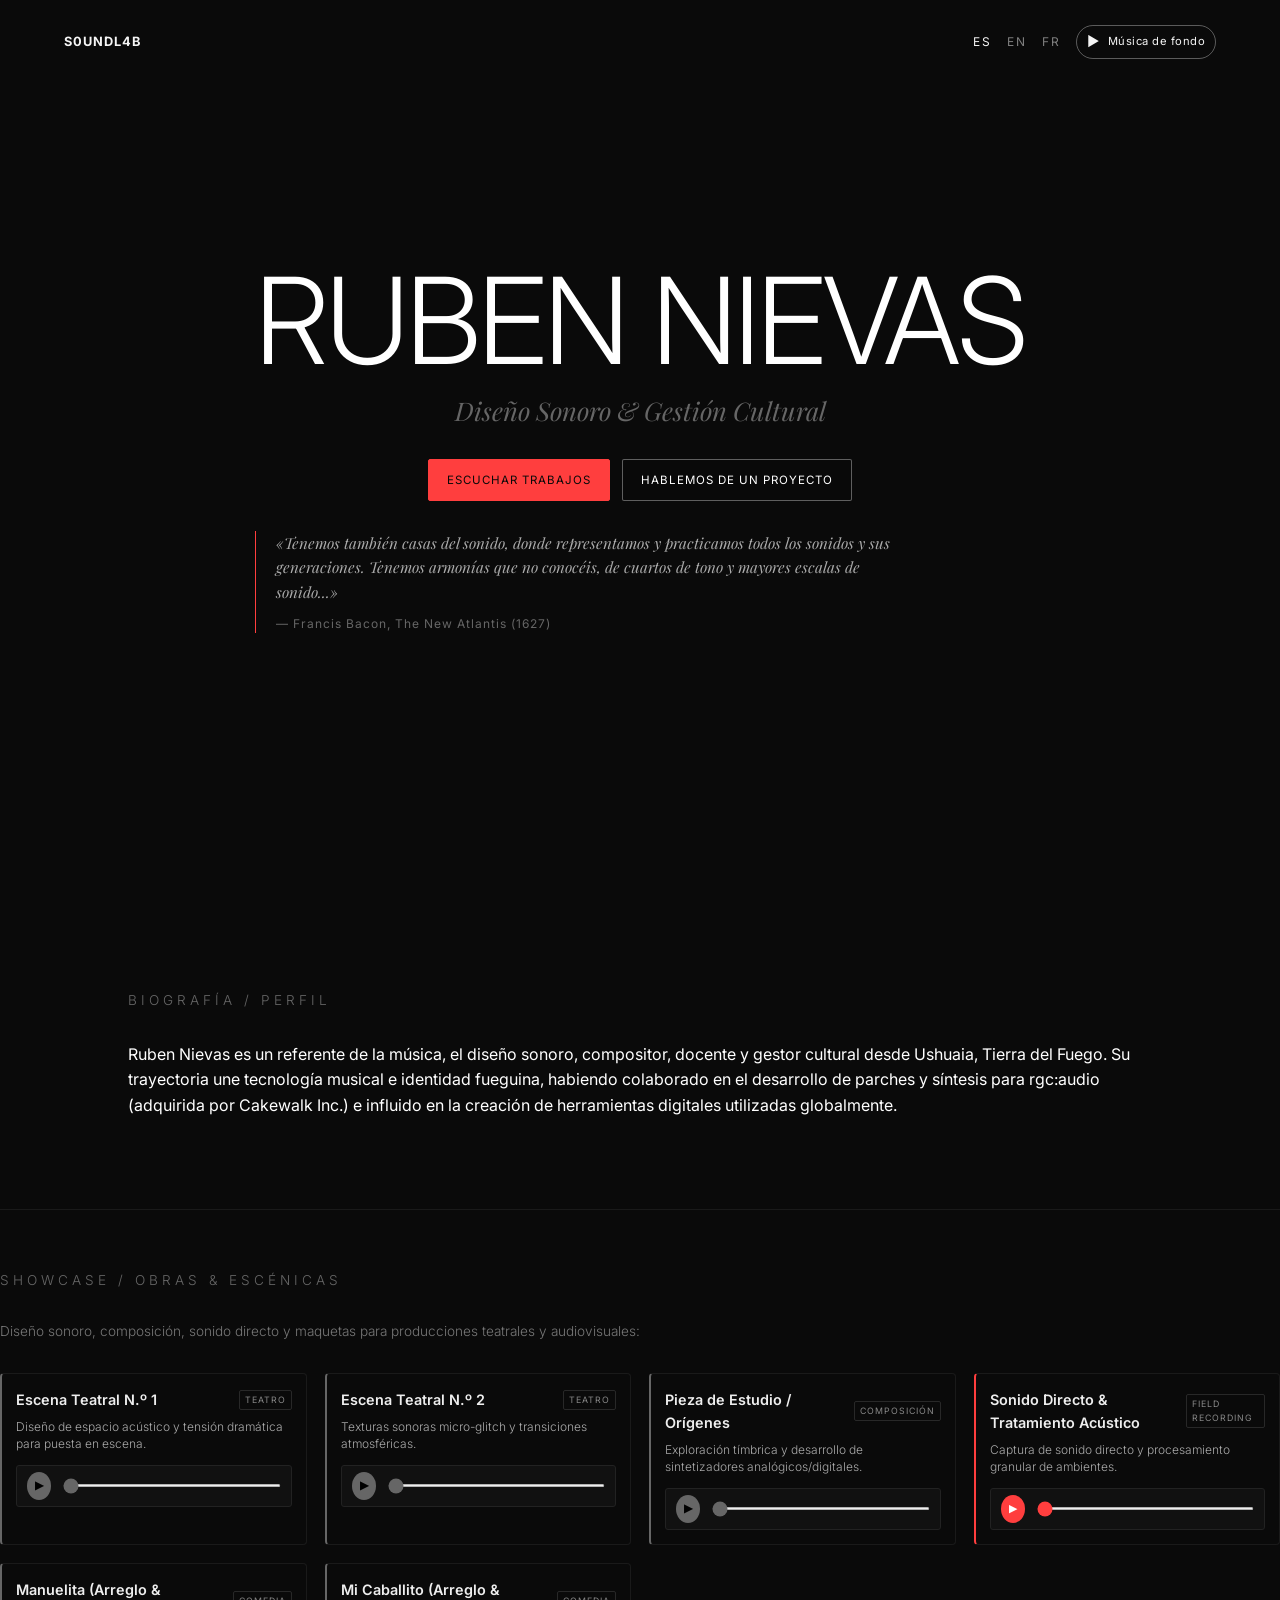
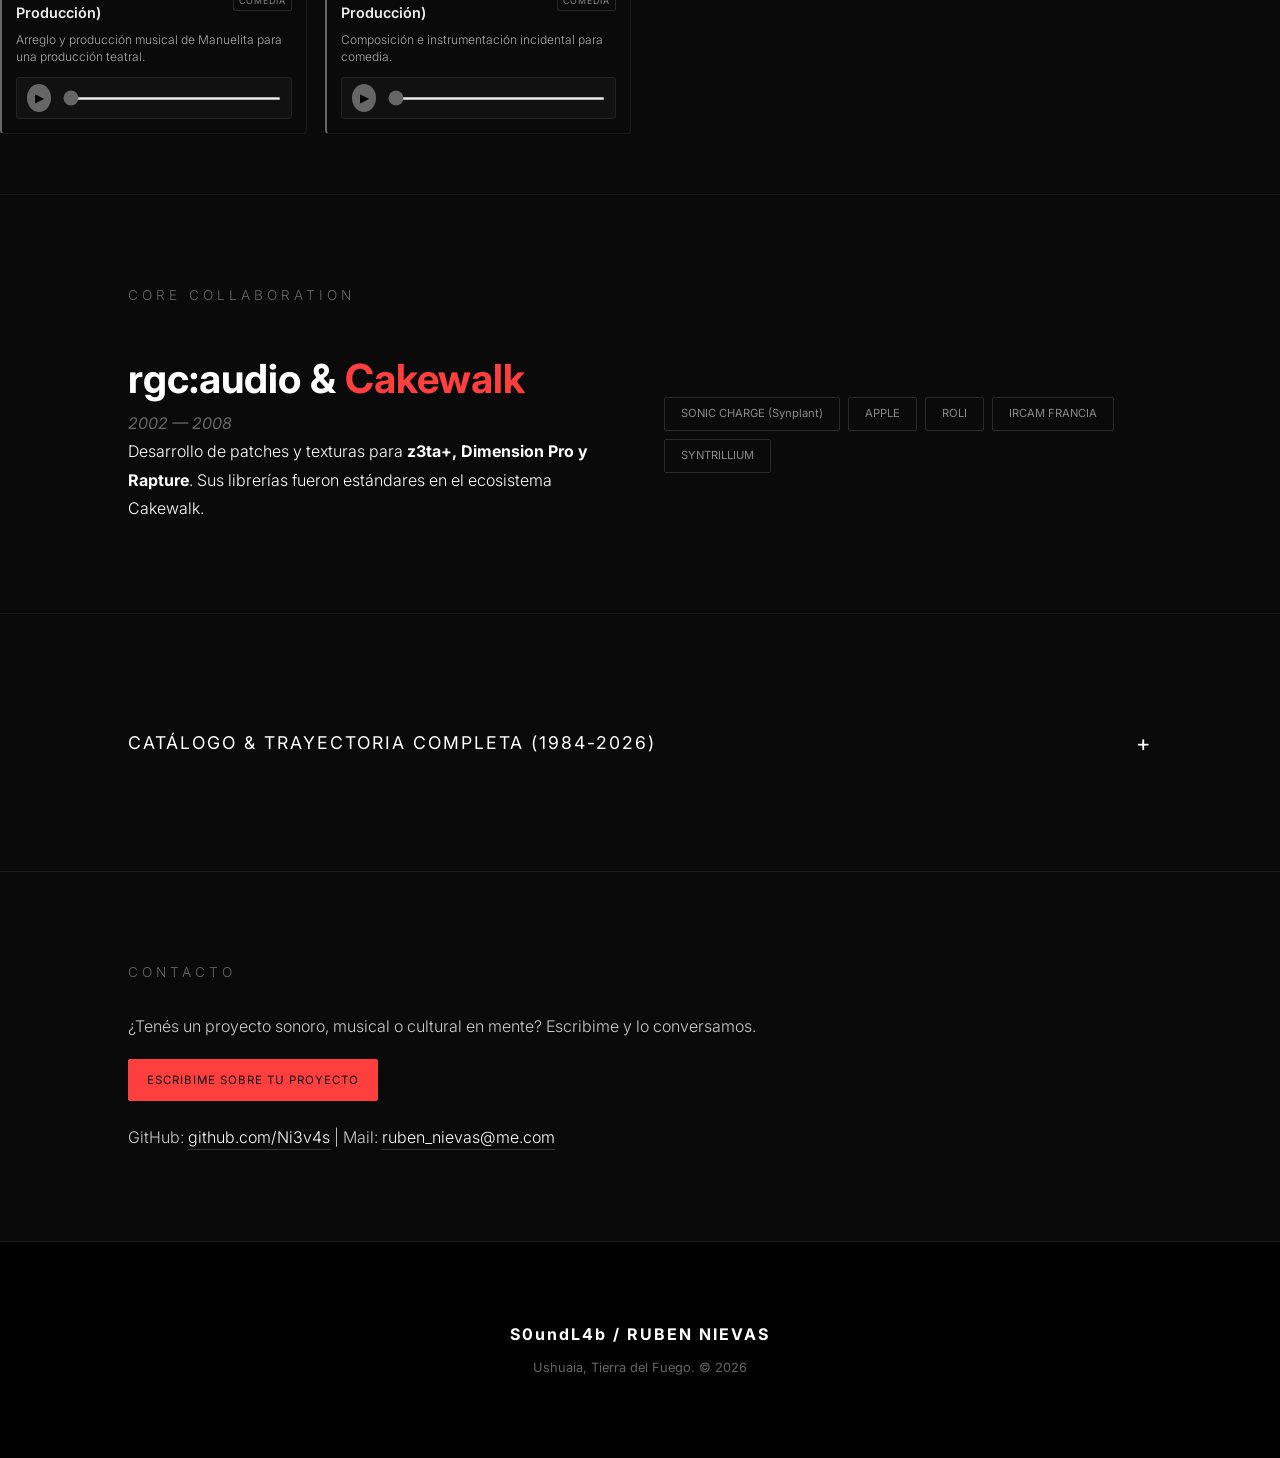
==== index.html @ 31ce91d4 "Add Antártida album story and technical credits Co-authored-by: Copilot <223556219+Copilot@users.nor" ====
<!DOCTYPE html>
<html lang="es">
<head>
    <meta charset="UTF-8">
    <meta name="viewport" content="width=device-width, initial-scale=1.0">
    
    <!-- TÍTULO PRINCIPAL Y DESCRIPCIÓN SEO -->
    <title>Ruben Nievas — S0undL4b | Sound Design, Synthesis & Cultural Management</title>
    <meta name="description" content="Ruben Nievas (S0undL4b) — International sound design, granular synthesis, theatrical score composition, and musical technology consultant based in Ushuaia, Tierra del Fuego. Collaboration with rgc:audio and Cakewalk.">
    <meta name="author" content="Ruben Nievas">
    <meta name="robots" content="index, follow">
    <link rel="canonical" href="https://ni3v4s.github.io/">

    <!-- KEYWORDS MULTILINGÜES -->
    <meta name="keywords" content="Ruben Nievas, S0undL4b, Sound Design, Granular Synthesis, Electronic Ambient, IDM, Cinematic Soundscapes, Film Score, Performing Arts Audio, rgc:audio, Cakewalk, z3ta+, Dimension Pro, Rapture, Ushuaia, Tierra del Fuego, Design Sonore, Composition Théâtrale">

    <!-- OPEN GRAPH / LINKEDIN & FACEBOOK -->
    <meta property="og:type" content="website">
    <meta property="og:url" content="https://ni3v4s.github.io/">
    <meta property="og:title" content="Ruben Nievas — S0undL4b | Sound Design & Musical Technology">
    <meta property="og:description" content="Commercial platform & archive: theatrical audio design, sound synthesis, and cultural management from Ushuaia to the world.">
    <meta property="og:image" content="https://ni3v4s.github.io/assets/preview-og.jpg">
    <meta property="og:locale" content="es_ES">
    <meta property="og:locale:alternate" content="en_US">
    <meta property="og:locale:alternate" content="fr_FR">

    <!-- TWITTER CARDS -->
    <meta name="twitter:card" content="summary_large_image">
    <meta name="twitter:title" content="Ruben Nievas — S0undL4b | Sound Design & Musical Technology">
    <meta name="twitter:description" content="Interactive portfolio, sound design for performing arts, and synthesis archive.">
    <meta name="twitter:image" content="https://ni3v4s.github.io/assets/preview-og.jpg">

    <!-- CONFIGURACIÓN DE IDIOMAS ALTERNATIVOS (SEO TRILINGÜE) -->
    <link rel="alternate" hreflang="es" href="https://ni3v4s.github.io/">
    <link rel="alternate" hreflang="en" href="https://ni3v4s.github.io/">
    <link rel="alternate" hreflang="fr" href="https://ni3v4s.github.io/">
    <link rel="alternate" hreflang="x-default" href="https://ni3v4s.github.io/">

    <!-- ESTILOS Y RECURSOS -->
    <link rel="stylesheet" href="styles.css?v=20261028-b">
    <link rel="icon" href="data:image/svg+xml,<svg xmlns=%22http://www.w3.org/2000/svg%22 viewBox=%220 0 100 100%22><text y=%22.9em%22 font-size=%2290%22>🎹</text></svg>">
    <link href="https://fonts.googleapis.com/css2?family=Inter:wght@300;400;700&family=Playfair+Display:ital@1&display=swap" rel="stylesheet">
    <link href="https://unpkg.com/aos@2.3.1/dist/aos.css" rel="stylesheet">
</head>
<body>

    <!-- NAVEGACIÓN CON SELECTOR TRILINGÜE -->
    <nav>
        <div style="display: flex; align-items: center; gap: 12px;">
            <img src="assets/logo.svg" alt="S0undL4b Logo" style="height: 22px; width: auto;" onerror="this.style.display='none'">
            <span style="font-weight: 700; letter-spacing: 1px;">S0undL4B</span>
        </div>

        <div class="lang-selector" style="display: flex; gap: 15px; font-size: 0.75rem; letter-spacing: 2px;">
            <span class="lang-btn active" onclick="setLanguage('es')" style="cursor: pointer; opacity: 1;">ES</span>
            <span class="lang-btn" onclick="setLanguage('en')" style="cursor: pointer; opacity: 0.5;">EN</span>
            <span class="lang-btn" onclick="setLanguage('fr')" style="cursor: pointer; opacity: 0.5;">FR</span>
            <button type="button" class="ambient-audio-toggle" id="ambient-audio-toggle" aria-label="Activar música de fondo" aria-pressed="false">
                <span class="ambient-audio-icon" aria-hidden="true">▶</span>
                <span data-es="Música de fondo" data-en="Background music" data-fr="Musique de fond">Música de fondo</span>
            </button>
        </div>
    </nav>

    <!-- HEADER / HERO CON VIDEO Y CITA DE BACON -->
    <header>
        <video autoplay muted loop playsinline class="video-background">
            <source src="ushuaia_otonal.mp4" type="video/mp4">
        </video>
        <div class="header-content" id="headerText">
            <h1 data-aos="zoom-out" data-aos-duration="1000">Ruben Nievas</h1>
            <p class="subtitle" data-aos="fade-up" data-aos-delay="300" data-es="Diseño Sonoro & Gestión Cultural" data-en="Sound Design & Cultural Management" data-fr="Design Sonore & Gestion Culturelle">
                Diseño Sonoro & Gestión Cultural
            </p>
            <div class="hero-actions" data-aos="fade-up" data-aos-delay="400">
                <a class="cta-link cta-link-primary" href="#audio-showcase" data-es="Escuchar trabajos" data-en="Listen to selected work" data-fr="Écouter des œuvres">Escuchar trabajos</a>
                <a class="cta-link cta-link-secondary" href="#contact" data-es="Hablemos de un proyecto" data-en="Discuss a project" data-fr="Parlons d'un projet">Hablemos de un proyecto</a>
            </div>
            
            <!-- CITA DE FRANCIS BACON -->
            <blockquote class="bacon-quote" data-aos="fade-up" data-aos-delay="500" style="margin-top: 30px; max-width: 650px; font-style: italic; font-family: 'Playfair Display', serif; font-size: 0.95rem; color: #aaa; line-height: 1.6; border-left: 1px solid var(--cakewalk-red); padding-left: 20px; text-align: left;">
                <p id="quote-text" data-es="«Tenemos también casas del sonido, donde representamos y practicamos todos los sonidos y sus generaciones. Tenemos armonías que no conocéis, de cuartos de tono y mayores escalas de sonido...»" data-en="«We have also sound-houses, where we practice and represent all sounds, and their generations. We have harmonies which you have not, of quarter-sounds, and lesser slides of sounds...»" data-fr="«Nous avons aussi des maisons du son, où nous pratiquons et représentons tous les sons et leurs générations. Nous avons des harmonies que vous n'avez pas, de quarts de ton...»">
                    «Tenemos también casas del sonido, donde representamos y practicamos todos los sonidos y sus generaciones. Tenemos armonías que no conocéis, de cuartos de tono y mayores escalas de sonido...»
                </p>
                <cite style="display: block; margin-top: 10px; font-size: 0.75rem; color: var(--accent); font-style: normal; font-family: 'Inter', sans-serif; letter-spacing: 1px;">— Francis Bacon, The New Atlantis (1627)</cite>
            </blockquote>
        </div>
    </header>

    <main>
        <!-- BIOGRAFÍA / PERFIL -->
        <section id="biografia">
            <h2 data-aos="fade-right" data-es="BIOGRAFÍA / PERFIL" data-en="BIOGRAPHY / PROFILE" data-fr="BIOGRAPHIE / PROFIL">BIOGRAFÍA / PERFIL</h2>
            <div class="bio-text" data-aos="fade-up" data-es="Ruben Nievas es un referente de la música, el diseño sonoro, compositor, docente y gestor cultural desde Ushuaia, Tierra del Fuego. Su trayectoria une tecnología musical e identidad fueguina, habiendo colaborado en el desarrollo de parches y síntesis para rgc:audio (adquirida por Cakewalk Inc.) e influido en la creación de herramientas digitales utilizadas globalmente." data-en="Ruben Nievas is a composer, sound designer, educator, and cultural manager based in Ushuaia, Tierra del Fuego. His career intersects music technology and Patagonian identity, having collaborated in patch and synthesis development for rgc:audio (acquired by Cakewalk Inc.) and influenced digital instruments globally." data-fr="Ruben Nievas est un compositeur, designer sonore, enseignant et gestionnaire culturel basé à Ushuaia, Terre de Feu. Sa carrière croise la technologie musicale et l'identité de la Terre de Feu, ayant collaboré au développement de patchs pour rgc:audio (acquis par Cakewalk Inc.).">
                Ruben Nievas es un referente de la música, el diseño sonoro, compositor, docente y gestor cultural desde Ushuaia, Tierra del Fuego. Su trayectoria une tecnología musical e identidad fueguina, habiendo colaborado en el desarrollo de parches y síntesis para rgc:audio (adquirida por Cakewalk Inc.) e influido en la creación de herramientas digitales utilizadas globalmente.
            </div>
        </section>
        
        <!-- SECCIÓN SHOWCASE / MUESTRAS SONORAS -->
        <section id="audio-showcase" style="padding: 60px 0;">
            <h2 data-aos="fade-right"
                data-es="SHOWCASE / OBRAS & ESCÉNICAS"
                data-en="SHOWCASE / PERFORMING ARTS"
                data-fr="SHOWCASE / ARTS DU SPECTACLE">
                SHOWCASE / OBRAS & ESCÉNICAS
            </h2>
            <p style="color: #777; font-weight: 300; font-size: 0.85rem; margin-bottom: 30px;"
               data-es="Diseño sonoro, composición, sonido directo y maquetas para producciones teatrales y audiovisuales:"
               data-en="Sound design, composition, production audio, and mockups for theater and audiovisual projects:"
               data-fr="Design sonore, composition, son direct et maquettes pour le théâtre et l'audiovisuel :">
                Diseño sonoro, composición, sonido directo y maquetas para producciones teatrales y audiovisuales:
            </p>

            <div style="display: grid; grid-template-columns: repeat(auto-fit, minmax(280px, 1fr)); gap: 18px;" data-aos="fade-up">
                <div class="custom-audio-card" style="background: #0a0a0a; border: 1px solid #1a1a1a; border-left: 2px solid var(--accent); padding: 14px; border-radius: 4px;">
                    <div style="display: flex; justify-content: space-between; align-items: center; margin-bottom: 8px;">
                        <h3 style="font-size: 0.9rem; margin: 0; color: #eee; font-weight: 600;"
                            data-es="Escena Teatral N.º 1" data-en="Theater Scene No. 1" data-fr="Scène Théâtrale N° 1">Escena Teatral N.º 1</h3>
                        <span style="font-size: 0.55rem; border: 1px solid #282828; padding: 2px 5px; border-radius: 2px; color: #888; letter-spacing: 1px;" data-es="TEATRO" data-en="THEATER" data-fr="THÉÂTRE">TEATRO</span>
                    </div>
                    <p style="font-size: 0.75rem; color: #aaa; line-height: 1.4; margin-bottom: 12px; font-weight: 300;"
                       data-es="Diseño de espacio acústico y tensión dramática para puesta en escena."
                       data-en="Acoustic space design and dramatic tension for stage production."
                       data-fr="Conception de l'espace acoustique et tension dramatique pour la scène.">
                        Diseño de espacio acústico y tensión dramática para puesta en escena.
                    </p>
                    <div class="custom-audio-controls" style="display: flex; align-items: center; gap: 12px; background: #111; padding: 6px 10px; border-radius: 3px; border: 1px solid #222;">
                        <button type="button" aria-label="Reproducir audio" onclick="toggleCustomPlay(this)" style="background: var(--accent); border: none; width: 28px; height: 28px; border-radius: 50%; color: #000; cursor: pointer; display: flex; align-items: center; justify-content: center; font-size: 0.7rem; font-weight: bold;">▶</button>
                        <input type="range" class="audio-progress" aria-label="Progreso del audio" value="0" min="0" max="100" style="flex-grow: 1; width: 100%; height: 3px; accent-color: var(--accent); cursor: pointer; background: #222;" oninput="seekAudio(this)">
                        <audio preload="none" src="https://raw.githubusercontent.com/Ni3v4s/index/main/asset/audio/%231%20Theater%20scene.mp3" ontimeupdate="updateProgress(this)" onended="resetPlayer(this)"></audio>
                    </div>
                </div>

                <div class="custom-audio-card" style="background: #0a0a0a; border: 1px solid #1a1a1a; border-left: 2px solid var(--accent); padding: 14px; border-radius: 4px;">
                    <div style="display: flex; justify-content: space-between; align-items: center; margin-bottom: 8px;">
                        <h3 style="font-size: 0.9rem; margin: 0; color: #eee; font-weight: 600;"
                            data-es="Escena Teatral N.º 2" data-en="Theater Scene No. 2" data-fr="Scène Théâtrale N° 2">Escena Teatral N.º 2</h3>
                        <span style="font-size: 0.55rem; border: 1px solid #282828; padding: 2px 5px; border-radius: 2px; color: #888; letter-spacing: 1px;" data-es="TEATRO" data-en="THEATER" data-fr="THÉÂTRE">TEATRO</span>
                    </div>
                    <p style="font-size: 0.75rem; color: #aaa; line-height: 1.4; margin-bottom: 12px; font-weight: 300;"
                       data-es="Texturas sonoras micro-glitch y transiciones atmosféricas."
                       data-en="Micro-glitch sound textures and atmospheric transitions."
                       data-fr="Textures sonores micro-glitch et transitions atmosphériques.">
                        Texturas sonoras micro-glitch y transiciones atmosféricas.
                    </p>
                    <div class="custom-audio-controls" style="display: flex; align-items: center; gap: 12px; background: #111; padding: 6px 10px; border-radius: 3px; border: 1px solid #222;">
                        <button type="button" aria-label="Reproducir audio" onclick="toggleCustomPlay(this)" style="background: var(--accent); border: none; width: 28px; height: 28px; border-radius: 50%; color: #000; cursor: pointer; display: flex; align-items: center; justify-content: center; font-size: 0.7rem; font-weight: bold;">▶</button>
                        <input type="range" class="audio-progress" aria-label="Progreso del audio" value="0" min="0" max="100" style="flex-grow: 1; width: 100%; height: 3px; accent-color: var(--accent); cursor: pointer; background: #222;" oninput="seekAudio(this)">
                        <audio preload="none" src="https://raw.githubusercontent.com/Ni3v4s/index/main/asset/audio/%232%20Theater%20scene.mp3" ontimeupdate="updateProgress(this)" onended="resetPlayer(this)"></audio>
                    </div>
                </div>

                <div class="custom-audio-card" style="background: #0a0a0a; border: 1px solid #1a1a1a; border-left: 2px solid var(--accent); padding: 14px; border-radius: 4px;">
                    <div style="display: flex; justify-content: space-between; align-items: center; margin-bottom: 8px;">
                        <h3 style="font-size: 0.9rem; margin: 0; color: #eee; font-weight: 600;"
                            data-es="Pieza de Estudio / Orígenes" data-en="Study Piece / Orígenes" data-fr="Pièce d'Étude / Orígenes">Pieza de Estudio / Orígenes</h3>
                        <span style="font-size: 0.55rem; border: 1px solid #282828; padding: 2px 5px; border-radius: 2px; color: #888; letter-spacing: 1px;" data-es="COMPOSICIÓN" data-en="COMPOSITION" data-fr="COMPOSITION">COMPOSICIÓN</span>
                    </div>
                    <p style="font-size: 0.75rem; color: #aaa; line-height: 1.4; margin-bottom: 12px; font-weight: 300;"
                       data-es="Exploración tímbrica y desarrollo de sintetizadores analógicos/digitales."
                       data-en="Timbral exploration and analog/digital synthesizer patch design."
                       data-fr="Exploration timbrale et développement de synthétiseurs analogiques/numériques.">
                        Exploración tímbrica y desarrollo de sintetizadores analógicos/digitales.
                    </p>
                    <div class="custom-audio-controls" style="display: flex; align-items: center; gap: 12px; background: #111; padding: 6px 10px; border-radius: 3px; border: 1px solid #222;">
                        <button type="button" aria-label="Reproducir audio" onclick="toggleCustomPlay(this)" style="background: var(--accent); border: none; width: 28px; height: 28px; border-radius: 50%; color: #000; cursor: pointer; display: flex; align-items: center; justify-content: center; font-size: 0.7rem; font-weight: bold;">▶</button>
                        <input type="range" class="audio-progress" aria-label="Progreso del audio" value="0" min="0" max="100" style="flex-grow: 1; width: 100%; height: 3px; accent-color: var(--accent); cursor: pointer; background: #222;" oninput="seekAudio(this)">
                        <audio preload="none" src="https://raw.githubusercontent.com/Ni3v4s/index/main/asset/audio/%233%20Or%C3%ADgenes.mp3" ontimeupdate="updateProgress(this)" onended="resetPlayer(this)"></audio>
                    </div>
                </div>

                <div class="custom-audio-card" style="background: #0a0a0a; border: 1px solid #1a1a1a; border-left: 2px solid var(--cakewalk-red); padding: 14px; border-radius: 4px;">
                    <div style="display: flex; justify-content: space-between; align-items: center; margin-bottom: 8px;">
                        <h3 style="font-size: 0.9rem; margin: 0; color: #eee; font-weight: 600;"
                            data-es="Sonido Directo & Tratamiento Acústico" data-en="Direct Audio & Acoustic Processing" data-fr="Son Direct & Traitement Acoustique">Sonido Directo & Tratamiento Acústico</h3>
                        <span style="font-size: 0.55rem; border: 1px solid #282828; padding: 2px 5px; border-radius: 2px; color: #888; letter-spacing: 1px;">FIELD RECORDING</span>
                    </div>
                    <p style="font-size: 0.75rem; color: #aaa; line-height: 1.4; margin-bottom: 12px; font-weight: 300;"
                       data-es="Captura de sonido directo y procesamiento granular de ambientes."
                       data-en="Production sound capture and granular ambient processing."
                       data-fr="Prise de son direct et traitement granulaire d'ambiances.">
                        Captura de sonido directo y procesamiento granular de ambientes.
                    </p>
                    <div class="custom-audio-controls" style="display: flex; align-items: center; gap: 12px; background: #111; padding: 6px 10px; border-radius: 3px; border: 1px solid #222;">
                        <button type="button" aria-label="Reproducir audio" onclick="toggleCustomPlay(this)" style="background: var(--cakewalk-red); border: none; width: 28px; height: 28px; border-radius: 50%; color: #fff; cursor: pointer; display: flex; align-items: center; justify-content: center; font-size: 0.7rem;">▶</button>
                        <input type="range" class="audio-progress" aria-label="Progreso del audio" value="0" min="0" max="100" style="flex-grow: 1; width: 100%; height: 3px; accent-color: var(--cakewalk-red); cursor: pointer; background: #222;" oninput="seekAudio(this)">
                        <audio preload="none" src="https://raw.githubusercontent.com/Ni3v4s/index/main/asset/audio/%234Field%20Recordings%20%C2%B7%20Sonido%20Directo%20%26%20Tratamiento%20Ac%C3%BAstico.mp3" ontimeupdate="updateProgress(this)" onended="resetPlayer(this)"></audio>
                    </div>
                </div>

                <div class="custom-audio-card" style="background: #0a0a0a; border: 1px solid #1a1a1a; border-left: 2px solid var(--accent); padding: 14px; border-radius: 4px;">
                    <div style="display: flex; justify-content: space-between; align-items: center; margin-bottom: 8px;">
                        <h3 style="font-size: 0.9rem; margin: 0; color: #eee; font-weight: 600;"
                            data-es="Manuelita (Arreglo & Producción)" data-en="Manuelita (Arrangement & Production)" data-fr="Manuelita (Arrangement & Production)">Manuelita (Arreglo & Producción)</h3>
                        <span style="font-size: 0.55rem; border: 1px solid #282828; padding: 2px 5px; border-radius: 2px; color: #888; letter-spacing: 1px;" data-es="COMEDIA" data-en="COMEDY" data-fr="COMÉDIE">COMEDIA</span>
                    </div>
                    <p style="font-size: 0.75rem; color: #aaa; line-height: 1.4; margin-bottom: 12px; font-weight: 300;"
                       data-es="Arreglo y producción musical de Manuelita para una producción teatral."
                       data-en="Musical arrangement and production of Manuelita for a theater production."
                       data-fr="Arrangement et production musicale de Manuelita pour une production théâtrale.">
                        Arreglo y producción musical de Manuelita para una producción teatral.
                    </p>
                    <div class="custom-audio-controls" style="display: flex; align-items: center; gap: 12px; background: #111; padding: 6px 10px; border-radius: 3px; border: 1px solid #222;">
                        <button type="button" aria-label="Reproducir audio" onclick="toggleCustomPlay(this)" style="background: var(--accent); border: none; width: 28px; height: 28px; border-radius: 50%; color: #000; cursor: pointer; display: flex; align-items: center; justify-content: center; font-size: 0.7rem; font-weight: bold;">▶</button>
                        <input type="range" class="audio-progress" aria-label="Progreso del audio" value="0" min="0" max="100" style="flex-grow: 1; width: 100%; height: 3px; accent-color: var(--accent); cursor: pointer; background: #222;" oninput="seekAudio(this)">
                        <audio preload="none" src="https://raw.githubusercontent.com/Ni3v4s/index/main/asset/audio/%235%20comedia_manuelita_daniel%20romano.mp3" ontimeupdate="updateProgress(this)" onended="resetPlayer(this)"></audio>
                    </div>
                </div>

                <div class="custom-audio-card" style="background: #0a0a0a; border: 1px solid #1a1a1a; border-left: 2px solid var(--accent); padding: 14px; border-radius: 4px;">
                    <div style="display: flex; justify-content: space-between; align-items: center; margin-bottom: 8px;">
                        <h3 style="font-size: 0.9rem; margin: 0; color: #eee; font-weight: 600;"
                            data-es="Mi Caballito (Arreglo & Producción)" data-en="Mi Caballito (Arrangement & Production)" data-fr="Mi Caballito (Arrangement & Production)">Mi Caballito (Arreglo & Producción)</h3>
                        <span style="font-size: 0.55rem; border: 1px solid #282828; padding: 2px 5px; border-radius: 2px; color: #888; letter-spacing: 1px;" data-es="COMEDIA" data-en="COMEDY" data-fr="COMÉDIE">COMEDIA</span>
                    </div>
                    <p style="font-size: 0.75rem; color: #aaa; line-height: 1.4; margin-bottom: 12px; font-weight: 300;"
                       data-es="Composición e instrumentación incidental para comedia."
                       data-en="Incidental composition and instrumentation for comedy production."
                       data-fr="Composition et instrumentation incidentale pour comédie.">
                        Composición e instrumentación incidental para comedia.
                    </p>
                    <div class="custom-audio-controls" style="display: flex; align-items: center; gap: 12px; background: #111; padding: 6px 10px; border-radius: 3px; border: 1px solid #222;">
                        <button type="button" aria-label="Reproducir audio" onclick="toggleCustomPlay(this)" style="background: var(--accent); border: none; width: 28px; height: 28px; border-radius: 50%; color: #000; cursor: pointer; display: flex; align-items: center; justify-content: center; font-size: 0.7rem; font-weight: bold;">▶</button>
                        <input type="range" class="audio-progress" aria-label="Progreso del audio" value="0" min="0" max="100" style="flex-grow: 1; width: 100%; height: 3px; accent-color: var(--accent); cursor: pointer; background: #222;" oninput="seekAudio(this)">
                        <audio preload="none" src="https://raw.githubusercontent.com/Ni3v4s/index/main/asset/audio/%236%20comedia_mi_caballito_arreglo-2027.mp3" ontimeupdate="updateProgress(this)" onended="resetPlayer(this)"></audio>
                    </div>
                </div>
            </div>
        </section>

        <!-- LEGADO & COLABORACIONES -->
        <section id="legacy">
            <h2 data-aos="fade-right" data-es="CORE COLLABORATION" data-en="CORE COLLABORATION" data-fr="COLLABORATIONS">CORE COLLABORATION</h2>
            <div style="margin-top: 40px; display: grid; grid-template-columns: repeat(auto-fit, minmax(300px, 1fr)); gap: 40px;">
                <div data-aos="fade-up">
                    <h3 style="font-size: 2.5rem; margin: 0;">rgc:audio & <span style="color: var(--cakewalk-red);">Cakewalk</span></h3>
                    <p style="color: var(--accent); font-style: italic;">2002 — 2008</p>
                    <p style="font-weight: 300; line-height: 1.8;" data-es="Desarrollo de patches y texturas para z3ta+, Dimension Pro y Rapture. Sus librerías fueron estándares en el ecosistema Cakewalk." data-en="Development of patches and soundbanks for z3ta+, Dimension Pro, and Rapture." data-fr="Développement de patchs et de banques de sons pour z3ta+, Dimension Pro et Rapture.">
                        Desarrollo de patches y texturas para <strong>z3ta+, Dimension Pro y Rapture</strong>. Sus librerías fueron estándares en el ecosistema Cakewalk.
                    </p>
                </div>
                <div style="display: flex; flex-wrap: wrap; align-content: center;" data-aos="fade-up" data-aos-delay="200">
                    <span class="tag">SONIC CHARGE (Synplant)</span>
                    <span class="tag">APPLE</span>
                    <span class="tag">ROLI</span>
                    <span class="tag">IRCAM FRANCIA</span>
                    <span class="tag">SYNTRILLIUM</span>
                </div>
            </div>
        </section>

        <!-- TRAYECTORIA CV ACORDEÓN -->
        <section id="cv-fold">
            <div class="cv-container">
                <button class="cv-toggle" onclick="this.parentElement.classList.toggle('active')">
                    <span data-es="CATÁLOGOS & TRAYECTORIA COMPLETA (1984-2026)" data-en="FULL CATALOG & CATALOGUE (1984-2026)" data-fr="CATALOGUE COMPLET (1984-2026)">CATÁLOGO & TRAYECTORIA COMPLETA (1984-2026)</span>
                    <span class="icon-plus">+</span>
                </button>
                <div class="cv-content">
                    <div style="padding: 40px; display: grid; grid-template-columns: repeat(auto-fit, minmax(280px, 1fr)); gap: 50px;">
                        
                        <div>
                            <h4 data-es="Discografía &amp; Premios" data-en="Discography &amp; Awards" data-fr="Discographie &amp; distinctions" style="color: var(--cakewalk-red); text-transform: uppercase; font-size: 0.8rem; border-bottom: 1px solid #333; padding-bottom: 10px; letter-spacing: 2px;">Discografía &amp; Premios</h4>
                            <ul class="discography-list">
                                <li data-es="2024: Imaginario — Instantes Sur Producciones." data-en="2024: Imaginario — Instantes Sur Producciones." data-fr="2024 : Imaginario — Instantes Sur Producciones."><strong>2024: Imaginario</strong> — Instantes Sur Producciones.</li>
                                <li data-es="2022: Tales — Instantes Sur Producciones." data-en="2022: Tales — Instantes Sur Producciones." data-fr="2022 : Tales — Instantes Sur Producciones."><strong>2022: Tales</strong> — Instantes Sur Producciones.</li>
                                <li data-es="2020: Confinement / Dawdled — Arte y diseño de tapa: Horacio Lorente." data-en="2020: Confinement / Dawdled — Cover art and design: Horacio Lorente." data-fr="2020 : Confinement / Dawdled — Illustration et conception de la pochette : Horacio Lorente."><strong>2020: Confinement / Dawdled</strong> — Arte y diseño de tapa: Horacio Lorente.</li>
                                <li data-es="2019: CircumP0L4r — Fotografía y diseño: Ruben Nievas." data-en="2019: CircumP0L4r — Photography and design: Ruben Nievas." data-fr="2019 : CircumP0L4r — Photographie et conception : Ruben Nievas."><strong>2019: CircumP0L4r</strong> — Fotografía y diseño: Ruben Nievas.</li>
                                <li data-es="2016: Sketches (Piano) — Arte y diseño de tapa: Horacio Lorente." data-en="2016: Sketches (Piano) — Cover art and design: Horacio Lorente." data-fr="2016 : Sketches (Piano) — Illustration et conception de la pochette : Horacio Lorente."><strong>2016: Sketches (Piano)</strong> — Arte y diseño de tapa: Horacio Lorente.</li>
                                <li data-es="2007: Antártida (rgc:audio Stack)" data-en="2007: Antártida (rgc:audio Stack)" data-fr="2007 : Antártida (rgc:audio Stack)"><strong>2007: Antártida (rgc:audio Stack)</strong></li>
                                <li data-es="2004: Frozen Dreams" data-en="2004: Frozen Dreams" data-fr="2004 : Frozen Dreams"><strong>2004: Frozen Dreams</strong></li>
                            </ul>
                            <div class="streaming-links" aria-label="Escuchar el catálogo de Ruben Nievas">
                                <span data-es="Escuchar el catálogo:" data-en="Listen to the catalog:" data-fr="Écouter le catalogue :">Escuchar el catálogo:</span>
                                <a class="cv-link" href="https://music.apple.com/ar/artist/ruben-nievas/859693487?l=en-GB" target="_blank" rel="noopener noreferrer">Apple Music</a>
                                <a class="cv-link" href="https://tidal.com/artist/5552263/u" target="_blank" rel="noopener noreferrer">Tidal</a>
                                <a class="cv-link" href="https://open.spotify.com/artist/4gftDU20natF8YOuUCCzZ5?si=j-5wgzTVQNGaPeygLbGdaw" target="_blank" rel="noopener noreferrer">Spotify</a>
                            </div>
                            <details class="album-detail">
                                <summary data-es="DAWDLED (2020) — FICHA TÉCNICA Y CONCEPTO" data-en="DAWDLED (2020) — TECHNICAL SHEET & CONCEPT" data-fr="DAWDLED (2020) — FICHE TECHNIQUE & CONCEPT">DAWDLED (2020) — FICHA TÉCNICA Y CONCEPTO</summary>
                                <div class="album-detail-content">
                                    <p class="album-meta" data-es="Lanzamiento: 2020 · Composiciones gestadas entre 1998 y 2001 · Instantes Sur Producciones" data-en="Release: 2020 · Compositions written between 1998 and 2001 · Instantes Sur Producciones" data-fr="Sortie : 2020 · Compositions ébauchées entre 1998 et 2001 · Instantes Sur Producciones">Lanzamiento: 2020 · Composiciones gestadas entre 1998 y 2001 · Instantes Sur Producciones</p>
                                    <p data-es="Dawdled es un ejercicio de arqueología digital y paciencia extrema. Concebido entre 1998 y 2001, el álbum atravesó dos décadas de cambios tecnológicos y conceptuales antes de su lanzamiento en 2020. Su sonido reúne la mentalidad compositiva e impulsiva de un joven de veinte años con las herramientas y la madurez técnica de un productor experimentado. En esta obra, el tiempo no solo fue testigo: también se convirtió en materia prima." data-en="Dawdled is an exercise in digital archaeology and extraordinary patience. Conceived between 1998 and 2001, the album travelled through two decades of technological and conceptual change before its release in 2020. Its sound brings together the impulsive compositional mindset of a twenty-year-old with the tools and technical maturity of an experienced producer. Here, time was not merely a witness; it became raw material." data-fr="Dawdled est un exercice d’archéologie numérique et de patience extrême. Ébauché entre 1998 et 2001, l’album a traversé deux décennies de changements technologiques et conceptuels avant sa sortie en 2020. Son univers réunit l’élan créatif d’un jeune homme d’une vingtaine d’années et les outils ainsi que la maturité technique d’un producteur expérimenté. Ici, le temps n’a pas seulement été témoin : il est devenu matière première."><em>Dawdled</em> es un ejercicio de arqueología digital y paciencia extrema. Concebido entre 1998 y 2001, el álbum atravesó dos décadas de cambios tecnológicos y conceptuales antes de su lanzamiento en 2020. Su sonido reúne la mentalidad compositiva e impulsiva de un joven de veinte años con las herramientas y la madurez técnica de un productor experimentado. En esta obra, el tiempo no solo fue testigo: también se convirtió en materia prima.</p>

                                    <h5 data-es="Cuatro etapas de una travesía" data-en="Four stages of a long journey" data-fr="Quatre étapes d’un long voyage">Cuatro etapas de una travesía</h5>
                                    <p data-es="1. Nacimiento analógico e incompleto (2000–2005). Ideas de piezas como «June» y «Awareness» nacieron con Cakewalk ProAudio 8 y 9, sintetizadores analógicos y módulos digitales de los años ochenta y noventa. La percusión básica podía ocupar ocho pistas de audio; cada canción se disparaba por MIDI y los sonidos se grababan pista por pista. Los proyectos viajaban en discos IDE, disquetes, CD y unidades ZIP. La limitada capacidad de procesamiento dejó las composiciones en un estado estático, sin poder desarrollar toda su complejidad ambiental." data-en="1. An analogue, unfinished beginning (2000–2005). Ideas for pieces such as “June” and “Awareness” took shape with Cakewalk ProAudio 8 and 9, analogue synths and digital modules from the 1980s and 1990s. Even basic percussion could use eight audio tracks; songs were triggered via MIDI, then each synthesizer part was recorded one track at a time. Projects were stored on IDE drives, floppy disks, CDs and ZIP disks. Limited processing power left the compositions frozen in a static form, unable to unfold their full ambient complexity." data-fr="1. Une naissance analogique et inachevée (2000–2005). Des idées de morceaux comme « June » et « Awareness » ont pris forme avec Cakewalk ProAudio 8 et 9, des synthétiseurs analogiques et des modules numériques des années 1980 et 1990. La percussion de base pouvait occuper huit pistes audio ; les morceaux étaient déclenchés en MIDI, puis chaque partie de synthétiseur était enregistrée piste par piste. Les projets étaient stockés sur des disques IDE, des disquettes, des CD et des disques ZIP. La puissance de calcul limitée a figé les compositions, empêchant leur complexité ambiante de se déployer pleinement.">1. Nacimiento analógico e incompleto (2000–2005). Ideas de piezas como «June» y «Awareness» nacieron con Cakewalk ProAudio 8 y 9, sintetizadores analógicos y módulos digitales de los años ochenta y noventa. La percusión básica podía ocupar ocho pistas de audio; cada canción se disparaba por MIDI y los sonidos se grababan pista por pista. Los proyectos viajaban en discos IDE, disquetes, CD y unidades ZIP. La limitada capacidad de procesamiento dejó las composiciones en un estado estático, sin poder desarrollar toda su complejidad ambiental.</p>
                                    <p data-es="2. El sueño y la arqueología de datos (2006–2015). Durante casi una década, el proyecto sobrevivió a formateos, cambios de computadora y componentes obsoletos. El paso al entorno Mac en 2005 volvió técnicamente inaccesible el material original. Para rescatarlo, las sesiones antiguas se convirtieron a archivos MIDI estándar (SMF) y se adaptaron a un nuevo ecosistema digital. Como muchos sintetizadores físicos ya no estaban disponibles y se habían perdido las pistas individuales, fue necesario reconstruir partes mediante el remuestreo de fragmentos de audio renderizados." data-en="2. The “sleep” and data archaeology (2006–2015). For almost a decade, the project survived disk formats, computer changes and obsolete components. The move to Mac in 2005 made the original material technically inaccessible. To recover it, old sessions were converted to Standard MIDI Files (SMF) and adapted to a new digital ecosystem. Many hardware synths were gone or no longer available, and the individual tracks had been lost, so parts had to be rebuilt by resampling previously rendered audio fragments." data-fr="2. Le « sommeil » et l’archéologie des données (2006–2015). Pendant près d’une décennie, le projet a survécu aux formatages, aux changements d’ordinateur et à l’obsolescence des composants. Le passage à l’environnement Mac en 2005 a rendu le matériel d’origine techniquement inaccessible. Pour le sauver, les anciennes sessions ont été converties en fichiers MIDI standard (SMF), puis adaptées à un nouvel écosystème numérique. De nombreux synthétiseurs physiques ayant disparu et les pistes individuelles étant perdues, il a fallu reconstruire certaines parties en rééchantillonnant des fragments audio déjà rendus.">2. El sueño y la arqueología de datos (2006–2015). Durante casi una década, el proyecto sobrevivió a formateos, cambios de computadora y componentes obsoletos. El paso al entorno Mac en 2005 volvió técnicamente inaccesible el material original. Para rescatarlo, las sesiones antiguas se convirtieron a archivos MIDI estándar (SMF) y se adaptaron a un nuevo ecosistema digital. Como muchos sintetizadores físicos ya no estaban disponibles y se habían perdido las pistas individuales, fue necesario reconstruir partes mediante el remuestreo de fragmentos de audio renderizados.</p>
                                    <p data-es="3. Migración y diseño sonoro (2016–2019). En Logic Pro X, los «fantasmas del pasado» se transformaron: el audio original desgastado quedó como textura de fondo, una especie de lo-fi natural, mientras se sumaban sintetizadores virtuales modernos. «Labyrinthine» reestructura una composición lineal como un paisaje ambiental tridimensional, con reverberaciones extensas, delays sincronizados y una espacialidad entonces impensable. Para recuperar en los leads la saturación analógica perdida al reconstruirlos digitalmente, se creó un proceso de glitch e imperfección calculada." data-en="3. Migration and sound design (2016–2019). In Logic Pro X, the “ghosts of the past” were transformed: worn original audio became a background texture—an almost naturally generated lo-fi—beneath modern virtual synths. “Labyrinthine” reshapes a linear composition into a three-dimensional ambient landscape, with expansive reverbs, synchronized delays and a sense of space that had once been unthinkable. To restore the analogue saturation lost when the lead sounds were rebuilt digitally, a process of glitch and calculated imperfection was designed." data-fr="3. Migration et design sonore (2016–2019). Dans Logic Pro X, les « fantômes du passé » se transforment : l’audio d’origine, usé par le temps, devient une texture de fond — une sorte de lo-fi naturellement générée — sur laquelle viennent se poser des synthétiseurs virtuels modernes. « Labyrinthine » remodèle une composition linéaire en paysage ambiant tridimensionnel, avec de longues réverbérations, des delays synchronisés et une spatialité alors inimaginable. Pour retrouver la saturation analogique perdue lors de la reconstruction numérique des leads, un procédé de glitch et d’imperfection calculée a été créé.">3. Migración y diseño sonoro (2016–2019). En Logic Pro X, los «fantasmas del pasado» se transformaron: el audio original desgastado quedó como textura de fondo, una especie de lo-fi natural, mientras se sumaban sintetizadores virtuales modernos. «Labyrinthine» reestructura una composición lineal como un paisaje ambiental tridimensional, con reverberaciones extensas, delays sincronizados y una espacialidad entonces impensable. Para recuperar en los leads la saturación analógica perdida al reconstruirlos digitalmente, se creó un proceso de glitch e imperfección calculada.</p>
                                    <p data-es="4. Cierre del círculo (2020). El confinamiento brindó el tiempo necesario para ensamblar este rompecabezas temporal. El álbum reúne las ideas de sus primeros años con dos décadas de evolución y convierte ese largo recorrido en parte de su sonido." data-en="4. Closing the circle (2020). Lockdown provided the time needed to assemble this temporal puzzle. The album brings together the ideas of its early years with two decades of evolution, making that long journey part of its sound." data-fr="4. Le cercle se referme (2020). Le confinement a offert le temps nécessaire pour assembler ce puzzle temporel. L’album réunit les idées de ses débuts et deux décennies d’évolution, faisant de ce long parcours une partie intégrante de son son.">4. Cierre del círculo (2020). El confinamiento brindó el tiempo necesario para ensamblar este rompecabezas temporal. El álbum reúne las ideas de sus primeros años con dos décadas de evolución y convierte ese largo recorrido en parte de su sonido.</p>

                                    <h5 data-es="Ficha técnica: el laboratorio digital" data-en="Technical sheet: the digital laboratory" data-fr="Fiche technique : le laboratoire numérique">Ficha técnica: el laboratorio digital</h5>
                                    <ul>
                                        <li data-es="Estación de trabajo (DAW): Pro Tools Ultimate (secuenciador MIDI/audio y arquitectura de mezcla)." data-en="Digital audio workstation (DAW): Pro Tools Ultimate (MIDI/audio sequencing and mixing environment)." data-fr="Station de travail audio (DAW) : Pro Tools Ultimate (séquençage MIDI/audio et environnement de mixage).">Estación de trabajo (DAW): Pro Tools Ultimate (secuenciador MIDI/audio y arquitectura de mezcla).</li>
                                        <li data-es="Piano principal: VI Labs Ravenscroft 275 (UVI Engine)." data-en="Main piano: VI Labs Ravenscroft 275 (UVI Engine)." data-fr="Piano principal : VI Labs Ravenscroft 275 (UVI Engine).">Piano principal: VI Labs Ravenscroft 275 (UVI Engine).</li>
                                        <li data-es="Orquestación cinemática: East West Play / East West Opus." data-en="Cinematic orchestration: East West Play / East West Opus." data-fr="Orchestration cinématique : East West Play / East West Opus.">Orquestación cinemática: East West Play / East West Opus.</li>
                                        <li data-es="Sintetizadores y diseño sonoro: u-he Zebra2 y ZebraHz; Native Instruments Massive; Waves Codex y Waves Element; FXpansion Strobe." data-en="Synths and sound design: u-he Zebra2 and ZebraHz; Native Instruments Massive; Waves Codex and Waves Element; FXpansion Strobe." data-fr="Synthétiseurs et design sonore : u-he Zebra2 et ZebraHz ; Native Instruments Massive ; Waves Codex et Waves Element ; FXpansion Strobe.">Sintetizadores y diseño sonoro: u-he Zebra2 y ZebraHz; Native Instruments Massive; Waves Codex y Waves Element; FXpansion Strobe.</li>
                                        <li data-es="Procesamiento y mezcla: FabFilter EQ y MBComp; Waves Plugins Suite; Plugin Alliance Suite." data-en="Signal processing and mixing: FabFilter EQ and MBComp; Waves Plugins Suite; Plugin Alliance Suite." data-fr="Traitement du signal et mixage : FabFilter EQ et MBComp ; Waves Plugins Suite ; Plugin Alliance Suite.">Procesamiento y mezcla: FabFilter EQ y MBComp; Waves Plugins Suite; Plugin Alliance Suite.</li>
                                        <li data-es="Procesamiento de audio y espacialidad: SIR (Super Impulse Reverb), con respuestas impulsionales de 8 canales capturadas en el Presidio de Ushuaia." data-en="Audio processing and spatialization: SIR (Super Impulse Reverb), using 8-channel impulse responses captured at the Ushuaia Presidio." data-fr="Traitement audio et spatialisation : SIR (Super Impulse Reverb), avec des réponses impulsionnelles à 8 canaux capturées au Presidio d’Ushuaia.">Procesamiento de audio y espacialidad: SIR (Super Impulse Reverb), con respuestas impulsionales de 8 canales capturadas en el Presidio de Ushuaia.</li>
                                        <li data-es="Arte y diseño gráfico: Horacio Lorente." data-en="Cover art and graphic design: Horacio Lorente." data-fr="Illustration et conception graphique : Horacio Lorente.">Arte y diseño gráfico: Horacio Lorente.</li>
                                    </ul>
                                </div>
                            </details>
                            <details class="album-detail">
                                <summary data-es="CIRCUMP0L4R (2019) — FICHA TÉCNICA Y CONCEPTO" data-en="CIRCUMP0L4R (2019) — TECHNICAL SHEET & CONCEPT" data-fr="CIRCUMP0L4R (2019) — FICHE TECHNIQUE & CONCEPT">CIRCUMP0L4R (2019) — FICHA TÉCNICA Y CONCEPTO</summary>
                                <div class="album-detail-content">
                                    <p class="album-meta" data-es="Lanzamiento: 2019 · Classical crossover, new age y electrónica ambiental · Instantes Sur Producciones" data-en="Release: 2019 · Classical crossover, new age and ambient electronic music · Instantes Sur Producciones" data-fr="Sortie : 2019 · Classical crossover, new age et musique électronique ambient · Instantes Sur Producciones">Lanzamiento: 2019 · Classical crossover, new age y electrónica ambiental · Instantes Sur Producciones</p>
                                    <p data-es="Circump0l4r nace de la geografía extrema y el aislamiento de Ushuaia, esa «trampa del fin del mundo» que deja su huella en la vida y en la música. Su paisaje sonoro evoca la inmensidad del viento, la escarcha, los ciclos estacionales congelados y los solsticios australes." data-en="Circump0l4r grows out of Ushuaia’s extreme geography and isolation—the “trap at the end of the world” that leaves its mark on life and music. Its soundscape evokes the vastness of the wind, frost, frozen seasonal cycles and southern solstices." data-fr="Circump0l4r naît de la géographie extrême et de l’isolement d’Ushuaia, ce « piège du bout du monde » qui marque la vie comme la musique. Son paysage sonore évoque l’immensité du vent, le givre, les cycles saisonniers figés et les solstices australs."><em>Circump0l4r</em> nace de la geografía extrema y el aislamiento de Ushuaia, esa «trampa del fin del mundo» que deja su huella en la vida y en la música. Su paisaje sonoro evoca la inmensidad del viento, la escarcha, los ciclos estacionales congelados y los solsticios australes.</p>

                                    <h5 data-es="La resistencia del fin del mundo" data-en="Resistance at the end of the world" data-fr="La résistance du bout du monde">La resistencia del fin del mundo</h5>
                                    <p data-es="La hipoacusia y el síndrome de Menière forman parte del horizonte personal desde el que Ruben Nievas crea. Esa experiencia convive con una escucha introspectiva, el silencio intencional y una humilde resistencia a las lógicas comerciales tradicionales. La naturaleza hostil y la intemperie prolongan una búsqueda presente desde sus primeros trabajos." data-en="Hearing loss and Ménière’s disease are part of the personal landscape from which Ruben Nievas creates. This experience meets an introspective way of listening, intentional silence and a humble resistance to conventional commercial logic. Hostile nature and exposure to the elements extend a search that has been present since his earliest work." data-fr="La perte auditive et le syndrome de Ménière font partie de l’horizon personnel à partir duquel Ruben Nievas crée. Cette expérience rejoint une écoute introspective, le silence intentionnel et une humble résistance aux logiques commerciales traditionnelles. La nature hostile et l’exposition aux éléments prolongent une recherche déjà présente dans ses premiers travaux." >La hipoacusia y el síndrome de Menière forman parte del horizonte personal desde el que Ruben Nievas crea. Esa experiencia convive con una escucha introspectiva, el silencio intencional y una humilde resistencia a las lógicas comerciales tradicionales. La naturaleza hostil y la intemperie prolongan una búsqueda presente desde sus primeros trabajos.</p>

                                    <h5 data-es="Del piano a las texturas atmosféricas" data-en="From piano to atmospheric textures" data-fr="Du piano aux textures atmosphériques">Del piano a las texturas atmosféricas</h5>
                                    <p data-es="Entre el classical crossover y el new age, el álbum combina estructuras melódicas de raíz clásica y cinematográfica —desde la formación de Nievas como pianista de jazz y arreglista— con su trabajo de programación de sintetizadores y diseño sonoro. El piano queda envuelto en texturas electrónicas densas, frías y abstractas, como en «Uncertain 4tmosphere» y «Hibernal Solstice»." data-en="Between classical crossover and new age, the album combines classically and cinematically rooted melodic structures—shaped by Nievas’s background as a jazz pianist and arranger—with synthesizer programming and sound design. The piano is enveloped in dense, cold and abstract electronic textures, as heard in “Uncertain 4tmosphere” and “Hibernal Solstice.”" data-fr="Entre classical crossover et new age, l’album associe des structures mélodiques d’inspiration classique et cinématographique — nourries par la formation de Nievas comme pianiste de jazz et arrangeur — à la programmation de synthétiseurs et au design sonore. Le piano se déploie au sein de textures électroniques denses, froides et abstraites, comme dans « Uncertain 4tmosphere » et « Hibernal Solstice ».">Entre el classical crossover y el new age, el álbum combina estructuras melódicas de raíz clásica y cinematográfica —desde la formación de Nievas como pianista de jazz y arreglista— con su trabajo de programación de sintetizadores y diseño sonoro. El piano queda envuelto en texturas electrónicas densas, frías y abstractas, como en «Uncertain 4tmosphere» y «Hibernal Solstice».</p>

                                    <h5 data-es="Un cierre nacido para la pantalla" data-en="An ending born for the screen" data-fr="Un final né pour l’écran">Un cierre nacido para la pantalla</h5>
                                    <p data-es="La pieza final, «All I Have Ever Been», nació como ejercicio de banda sonora para el cortometraje de animación digital <em>ADAM: Episode 1</em> (Unity Technologies, 2016). Expansiva, narrativa y visual en su naturaleza sonora, resume el pulso cinematográfico del álbum." data-en="The closing track, “All I Have Ever Been,” began as a soundtrack exercise for the digital animation short <em>ADAM: Episode 1</em> (Unity Technologies, 2016). Expansive, narrative and visual in its sonic nature, it distills the album’s cinematic spirit." data-fr="Le morceau final, « All I Have Ever Been », est né comme un exercice de musique de film pour le court métrage d’animation numérique <em>ADAM: Episode 1</em> (Unity Technologies, 2016). Ample, narratif et visuel par nature sonore, il résume l’élan cinématographique de l’album.">La pieza final, «All I Have Ever Been», nació como ejercicio de banda sonora para el cortometraje de animación digital <em>ADAM: Episode 1</em> (Unity Technologies, 2016). Expansiva, narrativa y visual en su naturaleza sonora, resume el pulso cinematográfico del álbum.</p>

                                    <h5 data-es="Una obra concebida para el entorno digital" data-en="An album conceived for the digital world" data-fr="Une œuvre conçue pour le monde numérique">Una obra concebida para el entorno digital</h5>
                                    <p data-es="Publicado por el sello independiente Instantes Sur Producciones, Circump0l4r fue concebido para el entorno digital y no llegó a editarse en CD ni casete. Existe en la nube: el streaming se convierte en su único soporte físico imaginario, una forma de persistir y crear libremente desde los márgenes del mapa." data-en="Released by the independent label Instantes Sur Producciones, Circump0l4r was conceived for the digital world and never issued on CD or cassette. It lives in the cloud: streaming becomes its only imagined physical medium, a way to endure and create freely from the margins of the map." data-fr="Publié par le label indépendant Instantes Sur Producciones, Circump0l4r a été conçu pour le monde numérique et n’a pas connu d’édition sur CD ni cassette. Il vit dans le cloud : le streaming devient son unique support physique imaginaire, une manière de durer et de créer librement depuis les marges de la carte.">Publicado por el sello independiente Instantes Sur Producciones, <em>Circump0l4r</em> fue concebido para el entorno digital y no llegó a editarse en CD ni casete. Existe en la nube: el streaming se convierte en su único soporte físico imaginario, una forma de persistir y crear libremente desde los márgenes del mapa.</p>

                                    <h5 data-es="Ficha técnica: el laboratorio digital" data-en="Technical sheet: the digital laboratory" data-fr="Fiche technique : le laboratoire numérique">Ficha técnica: el laboratorio digital</h5>
                                    <ul>
                                        <li data-es="Estación de trabajo (DAW): Pro Tools Ultimate (secuenciador MIDI/audio y arquitectura de mezcla)." data-en="Digital audio workstation (DAW): Pro Tools Ultimate (MIDI/audio sequencing and mixing environment)." data-fr="Station de travail audio (DAW) : Pro Tools Ultimate (séquençage MIDI/audio et environnement de mixage).">Estación de trabajo (DAW): Pro Tools Ultimate (secuenciador MIDI/audio y arquitectura de mezcla).</li>
                                        <li data-es="Piano principal: VI Labs Ravenscroft 275 (UVI Engine)." data-en="Main piano: VI Labs Ravenscroft 275 (UVI Engine)." data-fr="Piano principal : VI Labs Ravenscroft 275 (UVI Engine).">Piano principal: VI Labs Ravenscroft 275 (UVI Engine).</li>
                                        <li data-es="Orquestación cinemática: East West Play / East West Opus." data-en="Cinematic orchestration: East West Play / East West Opus." data-fr="Orchestration cinématique : East West Play / East West Opus.">Orquestación cinemática: East West Play / East West Opus.</li>
                                        <li data-es="Sintetizadores y diseño sonoro: u-he Zebra2 y ZebraHz; Native Instruments Massive; Waves Codex y Waves Element; Sonic Charge Synplant; FXpansion Strobe." data-en="Synths and sound design: u-he Zebra2 and ZebraHz; Native Instruments Massive; Waves Codex and Waves Element; Sonic Charge Synplant; FXpansion Strobe." data-fr="Synthétiseurs et design sonore : u-he Zebra2 et ZebraHz ; Native Instruments Massive ; Waves Codex et Waves Element ; Sonic Charge Synplant ; FXpansion Strobe.">Sintetizadores y diseño sonoro: u-he Zebra2 y ZebraHz; Native Instruments Massive; Waves Codex y Waves Element; Sonic Charge Synplant; FXpansion Strobe.</li>
                                        <li data-es="Procesamiento y mezcla: FabFilter EQ y MBComp; Waves Plugins Suite; Plugin Alliance Suite." data-en="Signal processing and mixing: FabFilter EQ and MBComp; Waves Plugins Suite; Plugin Alliance Suite." data-fr="Traitement du signal et mixage : FabFilter EQ et MBComp ; Waves Plugins Suite ; Plugin Alliance Suite.">Procesamiento y mezcla: FabFilter EQ y MBComp; Waves Plugins Suite; Plugin Alliance Suite.</li>
                                        <li data-es="Composición, piano, sintetizadores y diseño sonoro: Ruben Nievas." data-en="Composition, piano, synthesizers and sound design: Ruben Nievas." data-fr="Composition, piano, synthétiseurs et design sonore : Ruben Nievas.">Composición, piano, sintetizadores y diseño sonoro: Ruben Nievas.</li>
                                        <li data-es="Arte y diseño gráfico: Ruben Nievas." data-en="Cover art and graphic design: Ruben Nievas." data-fr="Illustration et conception graphique : Ruben Nievas.">Arte y diseño gráfico: Ruben Nievas.</li>
                                        <li data-es="Producción: Ushuaia, Tierra del Fuego, Argentina." data-en="Production: Ushuaia, Tierra del Fuego, Argentina." data-fr="Production : Ushuaia, Terre de Feu, Argentine.">Producción: Ushuaia, Tierra del Fuego, Argentina.</li>
                                    </ul>
                                </div>
                            </details>
                            <details class="album-detail">
                                <summary data-es="SKETCHES (2016) — FICHA TÉCNICA Y CONCEPTO" data-en="SKETCHES (2016) — TECHNICAL SHEET & CONCEPT" data-fr="SKETCHES (2016) — FICHE TECHNIQUE & CONCEPT">SKETCHES (2016) — FICHA TÉCNICA Y CONCEPTO</summary>
                                <div class="album-detail-content">
                                    <p class="album-meta" data-es="Lanzamiento: 2016 · Álbum de piano clásico · Grabado y producido en Ushuaia" data-en="Release: 2016 · Classical piano album · Recorded and produced in Ushuaia" data-fr="Sortie : 2016 · Album de piano classique · Enregistré et produit à Ushuaia">Lanzamiento: 2016 · Álbum de piano clásico · Grabado y producido en Ushuaia</p>
                                    <p data-es="Grabado y producido íntegramente en Ushuaia, Sketches es un álbum de piano clásico de profunda sensibilidad e intimidad. Su sonido reúne interpretación y tecnología de modelado físico, y encuentra una espacialidad singular en impulsos acústicos reales capturados en el histórico Presidio de Ushuaia." data-en="Recorded and produced entirely in Ushuaia, Sketches is a classical piano album of deep sensitivity and intimacy. Its sound brings performance together with physical-modelling technology, finding a distinctive sense of space through real acoustic impulse responses captured inside the historic Ushuaia Presidio." data-fr="Enregistré et produit entièrement à Ushuaia, Sketches est un album de piano classique empreint de sensibilité et d’intimité. Son univers associe l’interprétation à la modélisation physique et trouve une spatialité singulière grâce à des réponses impulsionnelles acoustiques réelles capturées dans l’historique Presidio d’Ushuaia."><em>Sketches</em>, grabado y producido íntegramente en Ushuaia, es un álbum de piano clásico de profunda sensibilidad e intimidad. Su sonido reúne interpretación y tecnología de modelado físico, y encuentra una espacialidad singular en impulsos acústicos reales capturados en el histórico Presidio de Ushuaia.</p>

                                    <h5 data-es="Acústica carcelaria e introspección" data-en="Prison acoustics and introspection" data-fr="Acoustique carcérale et introspection">Acústica carcelaria e introspección</h5>
                                    <p data-es="La reverberación de ocho canales se construyó con respuestas de impulso capturadas dentro del antiguo Presidio. El eco de su arquitectura carga la música de historia y confinamiento, y aporta al piano una acústica irrepetible: la resonancia del fin del mundo convertida en espacio de escucha íntimo." data-en="The eight-channel reverberation was built from impulse responses captured inside the former prison. The echoes of its architecture lend the music a sense of history and confinement, giving the piano a one-of-a-kind acoustic: the resonance of the end of the world transformed into an intimate listening space." data-fr="La réverbération à huit canaux a été créée à partir de réponses impulsionnelles capturées dans l’ancienne prison. L’écho de son architecture charge la musique d’histoire et de confinement, offrant au piano une acoustique unique : la résonance du bout du monde transformée en espace d’écoute intime.">La reverberación de ocho canales se construyó con respuestas de impulso capturadas dentro del antiguo Presidio. El eco de su arquitectura carga la música de historia y confinamiento, y aporta al piano una acústica irrepetible: la resonancia del fin del mundo convertida en espacio de escucha íntimo.</p>

                                    <h5 data-es="Piezas del repertorio" data-en="Selected pieces" data-fr="Quelques pièces du répertoire">Piezas del repertorio</h5>
                                    <ul>
                                        <li data-es="«Tears fall from icicles»: melancolía y anhelo en tonalidades delicadas de piano." data-en="“Tears fall from icicles”: melancholy and longing in delicate piano colors." data-fr="« Tears fall from icicles » : mélancolie et nostalgie dans des nuances délicates de piano.">«Tears fall from icicles»: melancolía y anhelo en tonalidades delicadas de piano.</li>
                                        <li data-es="«Behind the mirror»: un recorrido dinámico, con orquestación cuidada y transiciones expresivas." data-en="“Behind the mirror”: a dynamic journey shaped by careful orchestration and expressive transitions." data-fr="« Behind the mirror » : un parcours dynamique, porté par une orchestration soignée et des transitions expressives.">«Behind the mirror»: un recorrido dinámico, con orquestación cuidada y transiciones expresivas.</li>
                                        <li data-es="«The path is getting dark»: una atmósfera enigmática de misterio y suspenso." data-en="“The path is getting dark”: an enigmatic atmosphere of mystery and suspense." data-fr="« The path is getting dark » : une atmosphère énigmatique de mystère et de suspense.">«The path is getting dark»: una atmósfera enigmática de misterio y suspenso.</li>
                                        <li data-es="«Indrawn»: matices suaves de guitarra invitan a la serenidad y al recogimiento." data-en="“Indrawn”: gentle guitar touches lead toward serenity and introspection." data-fr="« Indrawn » : de délicates nuances de guitare invitent à la sérénité et au recueillement.">«Indrawn»: matices suaves de guitarra invitan a la serenidad y al recogimiento.</li>
                                        <li data-es="«Winter's Light»: paz, luz y quietud invernal en una sutil textura orquestal." data-en="“Winter's Light”: the peace, light and stillness of winter in a subtle orchestral texture." data-fr="« Winter's Light » : la paix, la lumière et le calme de l’hiver dans une texture orchestrale subtile.">«Winter's Light»: paz, luz y quietud invernal en una sutil textura orquestal.</li>
                                        <li data-es="«Onashaga»: melodías envolventes evocan la tranquilidad del Canal Beagle." data-en="“Onashaga”: enveloping melodies evoke the calm of the Beagle Channel." data-fr="« Onashaga » : des mélodies enveloppantes évoquent la quiétude du canal Beagle.">«Onashaga»: melodías envolventes evocan la tranquilidad del Canal Beagle.</li>
                                        <li data-es="«A Quiet Place»: un enfoque minimalista que invita a la reflexión." data-en="“A Quiet Place”: a minimalist approach that invites reflection." data-fr="« A Quiet Place » : une approche minimaliste qui invite à la réflexion.">«A Quiet Place»: un enfoque minimalista que invita a la reflexión.</li>
                                        <li data-es="«Blindness»: una exploración intensa de la emoción humana a través de acordes conmovedores." data-en="“Blindness”: an intense exploration of human emotion through deeply moving chords." data-fr="« Blindness » : une exploration intense de l’émotion humaine à travers des accords poignants.">«Blindness»: una exploración intensa de la emoción humana a través de acordes conmovedores.</li>
                                    </ul>

                                    <h5 data-es="Ficha técnica y producción" data-en="Technical sheet and production" data-fr="Fiche technique et production">Ficha técnica y producción</h5>
                                    <ul>
                                        <li data-es="Composición, arreglos, interpretación y producción: Ruben Nievas." data-en="Composition, arrangements, performance and production: Ruben Nievas." data-fr="Composition, arrangements, interprétation et production : Ruben Nievas.">Composición, arreglos, interpretación y producción: Ruben Nievas.</li>
                                        <li data-es="Lugar de grabación y producción: Ushuaia, Tierra del Fuego, Argentina." data-en="Recording and production location: Ushuaia, Tierra del Fuego, Argentina." data-fr="Lieu d’enregistrement et de production : Ushuaia, Terre de Feu, Argentine.">Lugar de grabación y producción: Ushuaia, Tierra del Fuego, Argentina.</li>
                                        <li data-es="Estación de trabajo (DAW): Logic Pro X / Pro Tools Ultimate (secuenciación MIDI y audio)." data-en="Digital audio workstation (DAW): Logic Pro X / Pro Tools Ultimate (MIDI and audio sequencing)." data-fr="Station de travail audio (DAW) : Logic Pro X / Pro Tools Ultimate (séquençage MIDI et audio).">Estación de trabajo (DAW): Logic Pro X / Pro Tools Ultimate (secuenciación MIDI y audio).</li>
                                        <li data-es="Piano virtual: VI Labs Ravenscroft 275 (UVI Engine)." data-en="Virtual piano: VI Labs Ravenscroft 275 (UVI Engine)." data-fr="Piano virtuel : VI Labs Ravenscroft 275 (UVI Engine).">Piano virtual: VI Labs Ravenscroft 275 (UVI Engine).</li>
                                        <li data-es="Procesamiento y espacialidad: SIR (Super Impulse Reverb), con respuestas impulsionales de ocho canales capturadas en el Presidio de Ushuaia." data-en="Audio processing and spatialization: SIR (Super Impulse Reverb), with eight-channel impulse responses captured at the Ushuaia Presidio." data-fr="Traitement audio et spatialisation : SIR (Super Impulse Reverb), avec des réponses impulsionnelles à huit canaux capturées au Presidio d’Ushuaia.">Procesamiento y espacialidad: SIR (Super Impulse Reverb), con respuestas impulsionales de ocho canales capturadas en el Presidio de Ushuaia.</li>
                                        <li data-es="Arte y diseño gráfico: Horacio Lorente." data-en="Cover art and graphic design: Horacio Lorente." data-fr="Illustration et conception graphique : Horacio Lorente.">Arte y diseño gráfico: Horacio Lorente.</li>
                                    </ul>
                                </div>
                            </details>
                            <details class="album-detail">
                                <summary data-es="ANTÁRTIDA (2007) — SILENCIO QUE AGRIETA EL MAR" data-en="ANTÁRTIDA (2007) — SILENCE THAT CRACKS THE SEA" data-fr="ANTÁRTIDA (2007) — LE SILENCE QUI FEND LA MER">ANTÁRTIDA (2007) — SILENCIO QUE AGRIETA EL MAR</summary>
                                <div class="album-detail-content">
                                    <p class="album-meta" data-es="2007 · Música incidental para documental educativo · rgc:audio Stack" data-en="2007 · Incidental music for an educational documentary · rgc:audio Stack" data-fr="2007 · Musique incidente pour un documentaire éducatif · rgc:audio Stack">2007 · Música incidental para documental educativo · rgc:audio Stack</p>
                                    <p data-es="Antártida nació de la música para un documental educativo dirigido a niños y jóvenes, supervisado por autoridades nacionales argentinas vinculadas a los asuntos antárticos. La obra audiovisual recorre el vínculo histórico entre Tierra del Fuego y el Continente Blanco, junto con las acciones logísticas, científicas y geopolíticas que Argentina desarrolla en la región." data-en="Antártida began as the score for an educational documentary for children and young people, supervised by Argentine national authorities involved in Antarctic affairs. The film explores the historic connection between Tierra del Fuego and the White Continent, alongside Argentina’s logistical, scientific and geopolitical work in the region." data-fr="Antártida est né de la musique d’un documentaire éducatif destiné aux enfants et aux jeunes, supervisé par les autorités nationales argentines liées aux affaires antarctiques. Le film retrace le lien historique entre la Terre de Feu et le Continent blanc, ainsi que les activités logistiques, scientifiques et géopolitiques menées par l’Argentine dans la région.">Antártida nació de la música para un documental educativo dirigido a niños y jóvenes, supervisado por autoridades nacionales argentinas vinculadas a los asuntos antárticos. La obra audiovisual recorre el vínculo histórico entre Tierra del Fuego y el Continente Blanco, junto con las acciones logísticas, científicas y geopolíticas que Argentina desarrolla en la región.</p>

                                    <h5 data-es="Simbiosis orquestal y geopolítica" data-en="Orchestral symbiosis and geopolitics" data-fr="Symbiose orchestrale et géopolitique">Simbiosis orquestal y geopolítica</h5>
                                    <p data-es="Con un marcado enfoque incidental, cada composición acompaña la narrativa y relata el encuentro del ser humano con la Antártida: las vicisitudes del viaje y la inmensidad del paisaje. Ante imágenes que muestran la presencia y actividad de las fuerzas armadas en el territorio, la música toma la fuerza de una banda sinfónica orquestal, amalgamada con ambientes y texturas electrónicas minuciosas que evocan espacio, aislamiento y frío extremo." data-en="With a strong incidental focus, each composition serves the documentary’s narrative, tracing humanity’s encounter with Antarctica through the hardships of the journey and the vastness of the landscape. In response to images of the armed forces’ presence and activity in the territory, the score takes on the force of a symphonic orchestra, blended with carefully crafted electronic atmospheres and textures that evoke space, isolation and extreme cold." data-fr="Avec une forte approche de musique à l’image, chaque composition accompagne le récit et raconte la rencontre humaine avec l’Antarctique, des épreuves du voyage à l’immensité du paysage. En écho aux images de la présence et des activités des forces armées sur le territoire, la musique adopte la puissance d’un orchestre symphonique, mêlée à des ambiances et textures électroniques minutieuses qui évoquent l’espace, l’isolement et le froid extrême.">Con un marcado enfoque incidental, cada composición acompaña la narrativa y relata el encuentro del ser humano con la Antártida: las vicisitudes del viaje y la inmensidad del paisaje. Ante imágenes que muestran la presencia y actividad de las fuerzas armadas en el territorio, la música toma la fuerza de una banda sinfónica orquestal, amalgamada con ambientes y texturas electrónicas minuciosas que evocan espacio, aislamiento y frío extremo.</p>

                                    <h5 data-es="Ficha técnica y créditos" data-en="Technical sheet and credits" data-fr="Fiche technique et crédits">Ficha técnica y créditos</h5>
                                    <ul>
                                        <li data-es="Composición, arreglos, interpretación y producción general: Ruben Nievas." data-en="Composition, arrangements, performance and overall production: Ruben Nievas." data-fr="Composition, arrangements, interprétation et production générale : Ruben Nievas.">Composición, arreglos, interpretación y producción general: Ruben Nievas.</li>
                                        <li data-es="Producción ejecutiva: Laura Aguilera." data-en="Executive production: Laura Aguilera." data-fr="Production exécutive : Laura Aguilera.">Producción ejecutiva: Laura Aguilera.</li>
                                        <li data-es="Artista invitada: Emilia Ramunda, autora e intérprete vocal de «Instante del Mundo»." data-en="Guest artist: Emilia Ramunda, writer and vocalist on “Instante del Mundo.”" data-fr="Artiste invitée : Emilia Ramunda, autrice et voix sur « Instante del Mundo ».">Artista invitada: Emilia Ramunda, autora e intérprete vocal de «Instante del Mundo».</li>
                                        <li data-es="Arte y diseño gráfico: Laura Aguilera." data-en="Cover art and graphic design: Laura Aguilera." data-fr="Illustration et conception graphique : Laura Aguilera.">Arte y diseño gráfico: Laura Aguilera.</li>
                                    </ul>

                                    <h5 data-es="Recursos tecnológicos y producción musical" data-en="Technology and music production" data-fr="Outils technologiques et production musicale">Recursos tecnológicos y producción musical</h5>
                                    <p data-es="La producción refleja la era dorada del software Cakewalk y del muestreo sinfónico clásico de los años 2000." data-en="The production reflects the golden age of Cakewalk software and classical orchestral sampling in the 2000s." data-fr="La production reflète l’âge d’or des logiciels Cakewalk et de l’échantillonnage orchestral classique des années 2000.">La producción refleja la era dorada del software Cakewalk y del muestreo sinfónico clásico de los años 2000.</p>
                                    <ul>
                                        <li data-es="Estación de trabajo (DAW): Cakewalk Sonar 5 Producer Edition." data-en="Digital audio workstation (DAW): Cakewalk Sonar 5 Producer Edition." data-fr="Station de travail audio (DAW) : Cakewalk Sonar 5 Producer Edition.">Estación de trabajo (DAW): Cakewalk Sonar 5 Producer Edition.</li>
                                        <li data-es="Librerías orquestales: Vienna Symphonic Library (OPUS 1 &amp; 2)." data-en="Orchestral libraries: Vienna Symphonic Library (OPUS 1 &amp; 2)." data-fr="Bibliothèques orchestrales : Vienna Symphonic Library (OPUS 1 &amp; 2).">Librerías orquestales: Vienna Symphonic Library (OPUS 1 &amp; 2).</li>
                                        <li data-es="Instrumentos virtuales y motores de síntesis: Cakewalk Dimension PRO, Cakewalk Rapture, Cakewalk Z3TA+, Cakewalk Pentagon y Cakewalk / rgc:audio SFZ Plus+." data-en="Virtual instruments and synthesis engines: Cakewalk Dimension PRO, Cakewalk Rapture, Cakewalk Z3TA+, Cakewalk Pentagon, and Cakewalk / rgc:audio SFZ Plus+." data-fr="Instruments virtuels et moteurs de synthèse : Cakewalk Dimension PRO, Cakewalk Rapture, Cakewalk Z3TA+, Cakewalk Pentagon et Cakewalk / rgc:audio SFZ Plus+.">Instrumentos virtuales y motores de síntesis: Cakewalk Dimension PRO, Cakewalk Rapture, Cakewalk Z3TA+, Cakewalk Pentagon y Cakewalk / rgc:audio SFZ Plus+.</li>
                                    </ul>
                                </div>
                            </details>
                            <details class="album-detail">
                                <summary data-es="IMAGINARIO (2024) — FICHA TÉCNICA Y CONCEPTO" data-en="IMAGINARIO (2024) — TECHNICAL SHEET & CONCEPT" data-fr="IMAGINARIO (2024) — FICHE TECHNIQUE & CONCEPT">IMAGINARIO (2024) — FICHA TÉCNICA Y CONCEPTO</summary>
                                <div class="album-detail-content">
                                    <p class="album-meta" data-es="Lanzamiento: principios de 2024 · Álbum / antología incidental · 30 minutos · Instantes Sur Producciones" data-en="Release: early 2024 · Album / incidental music anthology · 30 minutes · Instantes Sur Producciones" data-fr="Sortie : début 2024 · Album / anthologie de musique incidente · 30 minutes · Instantes Sur Producciones">Lanzamiento: principios de 2024 · Álbum / antología incidental · 30 minutos · Instantes Sur Producciones</p>
                                    <p data-es="Imaginario es una síntesis antológica de música compuesta por Ruben Nievas para expresiones escénicas y audiovisuales de Tierra del Fuego, entre ellas teatro, cine independiente y videoarte. Entre el piano clásico, la música incidental y el classical crossover, funciona como una galería sonora introspectiva, minimalista y envolvente." data-en="Imaginario is an anthology of music Ruben Nievas composed for performing arts and audiovisual works from Tierra del Fuego, including theatre, independent film and video art. Moving between classical piano, incidental music and classical crossover, it forms an introspective, minimalist and immersive gallery of sound." data-fr="Imaginario est une anthologie de musiques composées par Ruben Nievas pour les arts de la scène et des œuvres audiovisuelles de Terre de Feu, notamment le théâtre, le cinéma indépendant et le vidéo-art. Entre piano classique, musique incidente et classical crossover, l’album forme une galerie sonore introspective, minimaliste et immersive."><em>Imaginario</em> es una síntesis antológica de música compuesta por Ruben Nievas para expresiones escénicas y audiovisuales de Tierra del Fuego, entre ellas teatro, cine independiente y videoarte. Entre el piano clásico, la música incidental y el <em>classical crossover</em>, funciona como una galería sonora introspectiva, minimalista y envolvente.</p>

                                    <h5 data-es="Crear mundos en el aire" data-en="Creating worlds in the air" data-fr="Créer des mondes dans l’air">Crear mundos en el aire</h5>
                                    <p data-es="El título alude al proceso de composición incidental de Nievas: a partir de textos dramáticos y conversaciones con directores sobre la psicología de los personajes, imagina el ritmo de los actores, la luz y la atmósfera de una puesta antes de que existan la escenografía, el vestuario o los ensayos. El álbum celebra esa intuición y la posibilidad de construir universos sonoros antes de que se enciendan las luces del teatro." data-en="The title reflects Nievas's approach to incidental composition. From scripts and conversations with directors about character psychology, he imagines the actors' rhythm, lighting and stage atmosphere before scenery, costumes or rehearsals exist. The album celebrates this intuition: building entire sound worlds before the theatre lights come on." data-fr="Le titre évoque la méthode de composition incidente de Nievas. À partir de textes dramatiques et d’échanges avec les metteurs en scène sur la psychologie des personnages, il imagine le rythme des acteurs, la lumière et l’atmosphère avant les décors, les costumes ou les répétitions. L’album célèbre cette intuition : créer des univers sonores avant que les lumières du théâtre ne s’allument.">El título alude al proceso de composición incidental de Nievas: a partir de textos dramáticos y conversaciones con directores sobre la psicología de los personajes, imagina el ritmo de los actores, la luz y la atmósfera de una puesta antes de que existan la escenografía, el vestuario o los ensayos. El álbum celebra esa intuición y la posibilidad de construir universos sonoros antes de que se enciendan las luces del teatro.</p>

                                    <h5 data-es="Música tras las historias" data-en="Music behind the stories" data-fr="La musique derrière les histoires">Música tras las historias</h5>
                                    <ul>
                                        <li data-es="Amalfi: «Tejiendo imágenes», «Tema de Ascasubi», «Carmela» y «Tema de Braun» nacieron para la obra teatral del dramaturgo Enrique Papatino." data-en="Amalfi: “Tejiendo imágenes,” “Tema de Ascasubi,” “Carmela” and “Tema de Braun” were written for playwright Enrique Papatino's stage work Amalfi." data-fr="Amalfi : « Tejiendo imágenes », « Tema de Ascasubi », « Carmela » et « Tema de Braun » ont été composés pour la pièce Amalfi du dramaturge Enrique Papatino."><strong><em>Amalfi</em>:</strong> «Tejiendo imágenes», «Tema de Ascasubi», «Carmela» y «Tema de Braun» nacieron para la obra teatral del dramaturgo Enrique Papatino.</li>
                                        <li data-es="Disforia: «Bailé con mi sombra» fue creada para el cortometraje de la realizadora Lené Nievas." data-en="Disforia: “Bailé con mi sombra” was composed for filmmaker Lené Nievas's short film." data-fr="Disforia : « Bailé con mi sombra » a été composé pour le court métrage de la réalisatrice Lené Nievas."><strong><em>Disforia</em>:</strong> «Bailé con mi sombra» fue creada para el cortometraje de la realizadora Lené Nievas.</li>
                                        <li data-es="Artes visuales y performance: «Sin» musicalizó el proyecto de videoarte de Laura Aguilera Mendieta; «Afrodita» fue concebida para la obra Torta de Chocolate, de Pedro Romero." data-en="Visual arts and performance: “Sin” was composed for Laura Aguilera Mendieta's video art project, while “Afrodita” was written for Pedro Romero's play Torta de Chocolate." data-fr="Arts visuels et performance : « Sin » accompagne le projet vidéo de Laura Aguilera Mendieta ; « Afrodita » a été conçue pour la pièce Torta de Chocolate de Pedro Romero."><strong>Artes visuales y performance:</strong> «Sin» musicalizó el proyecto de videoarte de Laura Aguilera Mendieta; «Afrodita» fue concebida para la obra <em>Torta de Chocolate</em>, de Pedro Romero.</li>
                                    </ul>

                                    <h5 data-es="El sello del fin del mundo" data-en="The signature of the end of the world" data-fr="L’empreinte du bout du monde">El sello del fin del mundo</h5>
                                    <p data-es="La geografía austral atraviesa la textura del disco. Piezas instrumentales como «Oscuridad Otoñal» y «Terrestre» evocan el aislamiento, el viento, el frío y los horizontes infinitos del sur argentino." data-en="The southern landscape runs through the album's sound. Instrumental pieces such as “Oscuridad Otoñal” and “Terrestre” evoke isolation, wind, cold and the endless horizons of southern Argentina." data-fr="La géographie australe imprègne la texture de l’album. Des pièces instrumentales comme « Oscuridad Otoñal » et « Terrestre » évoquent l’isolement, le vent, le froid et les horizons infinis du sud de l’Argentine.">La geografía austral atraviesa la textura del disco. Piezas instrumentales como «Oscuridad Otoñal» y «Terrestre» evocan el aislamiento, el viento, el frío y los horizontes infinitos del sur argentino.</p>

                                    <h5 data-es="Ficha técnica y producción" data-en="Technical sheet and production" data-fr="Fiche technique et production">Ficha técnica y producción</h5>
                                    <ul>
                                        <li data-es="Composición, piano, sintetizadores y diseño sonoro: Ruben Nievas." data-en="Composition, piano, synthesizers and sound design: Ruben Nievas." data-fr="Composition, piano, synthétiseurs et design sonore : Ruben Nievas.">Composición, piano, sintetizadores y diseño sonoro: Ruben Nievas.</li>
                                        <li data-es="Diseño y arte de portada: Victoria Lerario." data-en="Cover design and artwork: Victoria Lerario." data-fr="Conception et illustration de la couverture : Victoria Lerario.">Diseño y arte de portada: Victoria Lerario.</li>
                                        <li data-es="Fotografía: Pablo Fabro." data-en="Photography: Pablo Fabro." data-fr="Photographie : Pablo Fabro.">Fotografía: Pablo Fabro.</li>
                                        <li data-es="Mezcla y masterización: Ruben Nievas." data-en="Mixing and mastering: Ruben Nievas." data-fr="Mixage et mastering : Ruben Nievas.">Mezcla y masterización: Ruben Nievas.</li>
                                        <li data-es="Producción: Ushuaia, Tierra del Fuego, Argentina. Configuración técnica basada en la arquitectura de producción de CircumP0L4r y Tales." data-en="Production: Ushuaia, Tierra del Fuego, Argentina. Technical setup based on the production architecture used for CircumP0L4r and Tales." data-fr="Production : Ushuaia, Terre de Feu, Argentine. Configuration technique fondée sur l’architecture de production de CircumP0L4r et Tales.">Producción: Ushuaia, Tierra del Fuego, Argentina. Configuración técnica basada en la arquitectura de producción de <em>CircumP0L4r</em> y <em>Tales</em>.</li>
                                    </ul>
                                </div>
                            </details>
                            <details class="album-detail">
                                <summary data-es="TALES (2022) — FICHA TÉCNICA Y CONCEPTO" data-en="TALES (2022) — TECHNICAL SHEET & CONCEPT" data-fr="TALES (2022) — FICHE TECHNIQUE & CONCEPT">TALES (2022) — FICHA TÉCNICA Y CONCEPTO</summary>
                                <div class="album-detail-content">
                                    <p class="album-meta" data-es="Lanzamiento: 1 de diciembre de 2022 · 9 piezas · 42 minutos · Instantes Sur Producciones" data-en="Release: 1 December 2022 · 9 tracks · 42 minutes · Instantes Sur Producciones" data-fr="Sortie : 1er décembre 2022 · 9 morceaux · 42 minutes · Instantes Sur Producciones">Lanzamiento: 1 de diciembre de 2022 · 9 piezas · 42 minutos · Instantes Sur Producciones</p>
                                    <p data-es="Tales (Historias o Cuentos) es un viaje sonoro narrativo entre la música clásica contemporánea, la música cinemática, el jazz de vanguardia y el ambient. Concebido como una colección de bandas sonoras para relatos íntimos y regionales, combina el piano acústico con arreglos de sintetizadores y diseño sonoro para narrar sin palabras." data-en="Tales (Stories or Tales) is a narrative sound journey between contemporary classical, cinematic music, avant-garde jazz and ambient. Conceived as a collection of soundtracks for intimate, regional stories, it combines acoustic piano with sophisticated synthesizer arrangements and sound design to tell complex stories without words." data-fr="Tales (Histoires ou contes) est un voyage sonore narratif entre musique classique contemporaine, musique cinématique, jazz d’avant-garde et ambient. Conçu comme une collection de bandes originales pour des récits intimes et régionaux, l’album associe piano acoustique, arrangements de synthétiseurs et design sonore pour raconter sans paroles."> <em>Tales</em> (Historias o Cuentos) es un viaje sonoro narrativo entre la música clásica contemporánea, la música cinemática, el jazz de vanguardia y el ambient. Concebido como una colección de bandas sonoras para relatos íntimos y regionales, combina el piano acústico con arreglos de sintetizadores y diseño sonoro para narrar sin palabras.</p>

                                    <h5 data-es="Identidad sonora y percepción auditiva" data-en="Sound identity and auditory perception" data-fr="Identité sonore et perception auditive">Identidad sonora y percepción auditiva</h5>
                                    <p data-es="La estética del álbum está moldeada por la hipoacusia y el síndrome de Menière de Ruben Nievas. El proceso compositivo trata el silencio como una nota: evita la saturación y permite que cada frecuencia respire. El registro grave del piano y los subgraves sintéticos dan al sonido una dimensión física, evocando el viento austral y la inmensidad del fin del mundo. Delays y procesamiento estéreo crean espacios amplios donde las notas se extinguen lentamente, mientras que acordes suspendidos y formas libres —con influencias de Lyle Mays— mutan como el paisaje patagónico." data-en="The album's aesthetic is shaped by Ruben Nievas's hearing loss and Ménière's syndrome. His compositional process treats silence as a musical note, avoiding saturation and letting every frequency breathe. Piano bass notes and synthetic sub-bass make sound physical, evoking the southern wind and the vastness of the end of the world. Delays and stereo processing create spacious environments where notes fade slowly; suspended chords and free forms, influenced by Lyle Mays, evolve like the Patagonian landscape." data-fr="L’esthétique de l’album est profondément marquée par la surdité partielle et le syndrome de Ménière de Ruben Nievas. Son processus de composition traite le silence comme une note, évite la saturation et laisse respirer chaque fréquence. Les graves du piano et les sous-graves synthétiques donnent au son une dimension physique, évoquant le vent austral et l’immensité du bout du monde. Delays et traitements stéréo créent de vastes espaces où les notes s’éteignent lentement ; des accords suspendus et des formes libres, influencés par Lyle Mays, évoluent comme le paysage patagonien.">La estética del álbum está moldeada por la hipoacusia y el síndrome de Menière de Ruben Nievas. El proceso compositivo trata el silencio como una nota: evita la saturación y permite que cada frecuencia respire. El registro grave del piano y los subgraves sintéticos dan al sonido una dimensión física, evocando el viento austral y la inmensidad del fin del mundo. Delays y procesamiento estéreo crean espacios amplios donde las notas se extinguen lentamente, mientras que acordes suspendidos y formas libres —con influencias de Lyle Mays— mutan como el paisaje patagónico.</p>

                                    <h5 data-es="Instrumentos originarios y memoria sonora" data-en="Indigenous instruments and sound memory" data-fr="Instruments autochtones et mémoire sonore">Instrumentos originarios y memoria sonora</h5>
                                    <p data-es="El tema «Tales» cruza sintetizadores cinemáticos con registros antropológicos realizados en los años noventa por el investigador y folclorista fueguino Eduardo Pedro Coria en una comunidad indígena de Neuquén. Coria cedió el archivo analógico a Nievas, quien digitalizó, limpió y procesó las muestras de trutruka, pifilka y cascahuillas. El resultado enlaza la vanguardia electrónica con raíces sonoras de la Patagonia originaria." data-en="The title track “Tales” brings cinematic synthesizers together with anthropological recordings made in the 1990s by Tierra del Fuego researcher and folklorist Eduardo Pedro Coria in an Indigenous community in Neuquén. Coria later entrusted the analog archive to Nievas, who digitized, cleaned and processed recordings of trutruka, pifilka and cascahuillas, connecting electronic avant-garde with the ancestral sound roots of Patagonia." data-fr="Le morceau-titre « Tales » mêle synthétiseurs cinématiques et enregistrements anthropologiques réalisés dans les années 1990 par le chercheur et folkloriste fuégien Eduardo Pedro Coria auprès d’une communauté autochtone de Neuquén. Coria a ensuite confié ces archives analogiques à Nievas, qui a numérisé, nettoyé et traité les sons de trutruka, pifilka et cascahuillas, reliant l’avant-garde électronique aux racines sonores ancestrales de la Patagonie.">El tema <em>«Tales»</em> cruza sintetizadores cinemáticos con registros antropológicos realizados en los años noventa por el investigador y folclorista fueguino Eduardo Pedro Coria en una comunidad indígena de Neuquén. Coria cedió el archivo analógico a Nievas, quien digitalizó, limpió y procesó las muestras de trutruka, pifilka y cascahuillas. El resultado enlaza la vanguardia electrónica con raíces sonoras de la Patagonia originaria.</p>

                                    <h5 data-es="Colaboraciones y dimensión audiovisual" data-en="Collaborations and audiovisual dimension" data-fr="Collaborations et dimension audiovisuelle">Colaboraciones y dimensión audiovisual</h5>
                                    <p data-es="El director y arreglista francés Jean-Christophe François colaboró a distancia en la tímbrica orquestal de cuerdas y vientos sintéticos. Su aporte se aprecia en «Elba Bewildered», del proyecto audiovisual From Elba &amp; Iris. «Kauyeken (Being at Home)» —«hogar» en una lengua de los pueblos originarios, según el concepto del proyecto— traduce el aislamiento, el turbal y el clima fueguino en texturas de síntesis de evolución lenta y acordes espaciados." data-en="French director and arranger Jean-Christophe François collaborated remotely on the orchestral timbres of the synthetic strings and winds. His contribution can be heard in “Elba Bewildered,” part of the audiovisual project From Elba &amp; Iris. “Kauyeken (Being at Home)” translates Fuegian isolation, peat bogs and climate into slowly evolving synth textures and spacious chords." data-fr="Le réalisateur et arrangeur français Jean-Christophe François a collaboré à distance au travail des timbres orchestraux de cordes et de vents synthétiques. Son apport s’entend dans « Elba Bewildered », issu du projet audiovisuel From Elba &amp; Iris. « Kauyeken (Being at Home) » traduit l’isolement, les tourbières et le climat fuégiens en textures de synthèse à évolution lente et en accords espacés.">El director y arreglista francés Jean-Christophe François colaboró a distancia en la tímbrica orquestal de cuerdas y vientos sintéticos. Su aporte se aprecia en <em>«Elba Bewildered»</em>, del proyecto audiovisual <em>From Elba &amp; Iris</em>. <em>«Kauyeken (Being at Home)»</em> —«hogar» en una lengua de los pueblos originarios, según el concepto del proyecto— traduce el aislamiento, el turbal y el clima fueguino en texturas de síntesis de evolución lenta y acordes espaciados.</p>

                                    <h5 data-es="Cuatro momentos del álbum" data-en="Four highlights from the album" data-fr="Quatre moments de l’album">Cuatro momentos del álbum</h5>
                                    <ul>
                                        <li data-es="«Tales»: síntesis contemporánea, arreglos orquestales y el pulso de la trutruka y la pifilka." data-en="“Tales”: contemporary synthesis, orchestral arrangements and the pulse of the trutruka and pifilka." data-fr="« Tales » : synthèse contemporaine, arrangements orchestraux et pulsation de la trutruka et de la pifilka."><strong>«Tales»:</strong> síntesis contemporánea, arreglos orquestales y el pulso de la trutruka y la pifilka.</li>
                                        <li data-es="«Few Moments»: piano minimalista suspendido en mantos de sintetizadores." data-en="“Few Moments”: minimalist piano suspended in layers of synthesizer pads." data-fr="« Few Moments » : piano minimaliste suspendu dans des nappes de synthétiseurs."><strong>«Few Moments»:</strong> piano minimalista suspendido en mantos de sintetizadores.</li>
                                        <li data-es="«Elba Bewildered (From Elba &amp; Iris)»: carácter incidental y cinematográfico con cuerdas dramáticas." data-en="“Elba Bewildered (From Elba &amp; Iris)”: cinematic incidental music driven by dramatic strings." data-fr="« Elba Bewildered (From Elba &amp; Iris) » : musique incidente cinématique portée par des cordes dramatiques."><strong>«Elba Bewildered (From Elba &amp; Iris)»:</strong> carácter incidental y cinematográfico con cuerdas dramáticas.</li>
                                        <li data-es="«Kauyeken (Being at Home)»: refugio íntimo y subgraves que evocan la densidad del viento austral." data-en="“Kauyeken (Being at Home)”: an intimate refuge, with sub-bass evoking the weight of the southern wind." data-fr="« Kauyeken (Being at Home) » : un refuge intime, avec des sous-graves évoquant la densité du vent austral."><strong>«Kauyeken (Being at Home)»:</strong> refugio íntimo y subgraves que evocan la densidad del viento austral.</li>
                                    </ul>

                                    <h5 data-es="Ficha técnica y producción" data-en="Technical sheet and production" data-fr="Fiche technique et production">Ficha técnica y producción</h5>
                                    <ul>
                                        <li data-es="Composición, piano, sintetizadores, diseño sonoro, mezcla y masterización: Ruben Nievas." data-en="Composition, piano, synthesizers, sound design, mixing and mastering: Ruben Nievas." data-fr="Composition, piano, synthétiseurs, design sonore, mixage et mastering : Ruben Nievas.">Composición, piano, sintetizadores, diseño sonoro, mezcla y masterización: Ruben Nievas.</li>
                                        <li data-es="Asistencia de arreglos orquestales: Jean-Christophe François." data-en="Orchestral arrangement assistance: Jean-Christophe François." data-fr="Assistance aux arrangements orchestraux : Jean-Christophe François.">Asistencia de arreglos orquestales: Jean-Christophe François.</li>
                                        <li data-es="Archivo de muestras antropológicas: Eduardo Pedro Coria (instrumentos registrados en Neuquén)." data-en="Anthropological sound archive: Eduardo Pedro Coria (instruments recorded in Neuquén)." data-fr="Archives de sons anthropologiques : Eduardo Pedro Coria (instruments enregistrés à Neuquén).">Archivo de muestras antropológicas: Eduardo Pedro Coria (instrumentos registrados en Neuquén).</li>
                                        <li data-es="Arte de portada y fotografía: Lené Nievas." data-en="Cover artwork and photography: Lené Nievas." data-fr="Illustration de couverture et photographie : Lené Nievas.">Arte de portada y fotografía: Lené Nievas.</li>
                                        <li data-es="Arte de concepto: Thomas Merkle (bitplant)." data-en="Concept art: Thomas Merkle (bitplant)." data-fr="Concept art : Thomas Merkle (bitplant).">Arte de concepto: Thomas Merkle (bitplant).</li>
                                        <li data-es="Producción: Ushuaia, Tierra del Fuego, Argentina. Configuración técnica basada en la arquitectura de producción de CircumP0L4r." data-en="Production: Ushuaia, Tierra del Fuego, Argentina. Technical setup based on the production architecture used for CircumP0L4r." data-fr="Production : Ushuaia, Terre de Feu, Argentine. Configuration technique fondée sur l’architecture de production de CircumP0L4r.">Producción: Ushuaia, Tierra del Fuego, Argentina. Configuración técnica basada en la arquitectura de producción de <em>CircumP0L4r</em>.</li>
                                    </ul>
                                </div>
                            </details>
                        </div>

                        <div>
                            <h4 data-es="Tecnología Musical" data-en="Music Technology" data-fr="Technologie musicale" style="color: var(--cakewalk-red); text-transform: uppercase; font-size: 0.8rem; border-bottom: 1px solid #333; padding-bottom: 10px; letter-spacing: 2px;">Tecnología Musical</h4>
                            <ul style="list-style: none; padding: 20px 0 0 0; font-size: 0.85rem; line-height: 1.8;">
                                <li data-es="Apple (Frankfurt): Diseñador de sonido para Logic Pro." data-en="Apple (Frankfurt): Sound Designer for Logic Pro." data-fr="Apple (Francfort) : concepteur sonore pour Logic Pro."><strong>Apple (Frankfurt):</strong> Sound Designer Logic Pro.</li>
                                <li data-es="Yamaha Japón: Soluciones Dante/MADI." data-en="Yamaha Japan: Dante/MADI solutions." data-fr="Yamaha Japon : solutions Dante/MADI."><strong>Yamaha Japón:</strong> Soluciones Dante/MADI.</li>
                                <li data-es="Cakewalk / rgc:audio: Beta Tester y Sound Designer." data-en="Cakewalk / rgc:audio: Beta Tester &amp; Sound Designer." data-fr="Cakewalk / rgc:audio : bêta-testeur et concepteur sonore."><strong>Cakewalk / rgc:audio:</strong> Beta Tester &amp; Sound Designer.</li>
                                <li data-es="Sonic Charge: Bancos de sonido para Synplant." data-en="Sonic Charge: Sound banks for Synplant." data-fr="Sonic Charge : banques de sons pour Synplant."><strong>Sonic Charge:</strong> Soundbanks para Synplant.</li>
                            </ul>
                        </div>

                        <div>
                            <h4 data-es="Gestión &amp; Dirección" data-en="Management &amp; Direction" data-fr="Gestion &amp; direction" style="color: var(--cakewalk-red); text-transform: uppercase; font-size: 0.8rem; border-bottom: 1px solid #333; padding-bottom: 10px; letter-spacing: 2px;">Gestión &amp; Dirección</h4>
                            <ul style="list-style: none; padding: 20px 0 0 0; font-size: 0.85rem; line-height: 1.8;">
                                <li data-es="Banda Municipal: Director (2000-03) / Arreglista (1994)." data-en="Municipal Band: Director (2000-03) / Arranger (1994)." data-fr="Orchestre municipal : directeur (2000-03) / arrangeur (1994)."><strong>Banda Municipal:</strong> Director (2000-03) / Arreglista (1994).</li>
                                <li data-es="Cultura Municipal: Director Interino (2008)." data-en="Municipal Cultural Affairs: Acting Director (2008)." data-fr="Direction municipale de la culture : directeur par intérim (2008)."><strong>Cultura Municipal:</strong> Director Interino (2008).</li>
                                <li data-es="Diseño Sonoro: «Volver a Malvinas», obra «Orígenes»." data-en="Sound Design: “Volver a Malvinas,” the play “Orígenes.”" data-fr="Design sonore : « Volver a Malvinas », pièce « Orígenes »."><strong>Diseño Sonoro:</strong> "Volver a Malvinas", Obra "Orígenes".</li>
                            </ul>
                        </div>

                    </div>
                </div>
            </div>
        </section>

        <!-- SECCIÓN DE CONTACTO -->
        <section id="contact">
            <h2 data-aos="fade-right" data-es="CONTACTO" data-en="CONTACT" data-fr="CONTACT">CONTACTO</h2>
            <p class="contact-invitation" data-es="¿Tenés un proyecto sonoro, musical o cultural en mente? Escribime y lo conversamos." data-en="Have a sound, music, or cultural project in mind? Get in touch and let's talk." data-fr="Vous avez un projet sonore, musical ou culturel en tête ? Écrivez-moi pour en parler.">¿Tenés un proyecto sonoro, musical o cultural en mente? Escribime y lo conversamos.</p>
            <a class="cta-link cta-link-primary contact-cta" href="mailto:ruben_nievas@me.com?subject=Consulta%20por%20un%20proyecto" data-es="Escribime sobre tu proyecto" data-en="Tell me about your project" data-fr="Parlez-moi de votre projet">Escribime sobre tu proyecto</a>
            <p style="font-weight: 300; color: #ccc;">GitHub: <a href="https://github.com/Ni3v4s" target="_blank" rel="noopener noreferrer" class="cv-link">github.com/Ni3v4s</a> | Mail: <a href="mailto:ruben_nievas@me.com" class="cv-link">ruben_nievas@me.com</a></p>
        </section>
    </main>



    <footer style="padding: 80px 10%; text-align: center; background: #000;">
        <p style="font-weight: 700; letter-spacing: 2px;">S0undL4b / RUBEN NIEVAS</p>
        <p style="color: var(--accent); font-size: 0.8rem; margin-top: 10px;">Ushuaia, Tierra del Fuego. &copy; 2026</p>
    </footer>

    <script src="https://unpkg.com/aos@2.3.1/dist/aos.js"></script>
    <script>
        if (window.AOS) {
            window.AOS.init();
        }

        function setLanguage(lang) {
            document.documentElement.lang = lang;
            document.querySelectorAll('.lang-btn').forEach(function (button) {
                button.style.opacity = button.innerText.toLowerCase() === lang ? '1' : '0.5';
            });

            document.querySelectorAll('[data-' + lang + ']').forEach(function (element) {
                element.innerText = element.getAttribute('data-' + lang);
            });
            document.dispatchEvent(new Event('site-language-change'));
        }

        async function toggleCustomPlay(button) {
            const controls = button.closest('.custom-audio-controls');
            const audio = controls && controls.querySelector('audio');
            if (!audio) return;

            document.querySelectorAll('.custom-audio-controls audio').forEach(function (otherAudio) {
                if (otherAudio !== audio && !otherAudio.paused) {
                    otherAudio.pause();
                    resetPlayer(otherAudio);
                }
            });

            if (!audio.paused) {
                audio.pause();
                resetPlayer(audio);
                return;
            }

            try {
                await audio.play();
                button.innerText = '❚❚';
                button.setAttribute('aria-label', 'Pausar audio');
                button.removeAttribute('title');
            } catch (error) {
                console.error('No se pudo reproducir el audio:', audio.currentSrc, error);
                button.innerText = '!';
                button.setAttribute('aria-label', 'Error al reproducir el audio');
                button.title = 'No se pudo reproducir este audio. Verificá la conexión y la ruta del archivo.';
            }
        }

        function updateProgress(audio) {
            const controls = audio.closest('.custom-audio-controls');
            const progress = controls && controls.querySelector('.audio-progress');
            if (progress && Number.isFinite(audio.duration) && audio.duration > 0) {
                progress.value = (audio.currentTime / audio.duration) * 100;
            }
        }

        function seekAudio(input) {
            const controls = input.closest('.custom-audio-controls');
            const audio = controls && controls.querySelector('audio');
            if (audio && Number.isFinite(audio.duration) && audio.duration > 0) {
                audio.currentTime = (input.value / 100) * audio.duration;
            }
        }

        function resetPlayer(audio) {
            const controls = audio.closest('.custom-audio-controls');
            if (!controls) return;

            const button = controls.querySelector('button');
            const progress = controls.querySelector('.audio-progress');
            if (button) {
                button.innerText = '▶';
                button.setAttribute('aria-label', 'Reproducir audio');
            }
            if (progress) progress.value = 0;
        }

        document.querySelectorAll('.custom-audio-controls audio').forEach(function (audio) {
            audio.addEventListener('error', function () {
                const controls = audio.closest('.custom-audio-controls');
                const button = controls && controls.querySelector('button');
                console.error('Error al cargar el audio:', audio.currentSrc, audio.error);
                if (button) {
                    button.innerText = '!';
                    button.setAttribute('aria-label', 'Error al cargar el audio');
                    button.title = 'No se pudo cargar este audio. Verificá la conexión y la ruta del archivo.';
                }
            });
        });

        const backgroundVideo = document.querySelector('.video-background');
        if (backgroundVideo) {
            backgroundVideo.addEventListener('timeupdate', function () {
                const loopPoint = backgroundVideo.duration - 1;
                if (Number.isFinite(loopPoint) && loopPoint > 0 && backgroundVideo.currentTime >= loopPoint) {
                    backgroundVideo.currentTime = 0;
                }
            });
        }

        function updateHeaderOnScroll() {
            const headerText = document.getElementById('headerText');
            const fadeDistance = Math.max(150, window.innerHeight * 0.5);
            const headerOpacity = Math.max(0, 1 - window.scrollY / fadeDistance);

            if (headerText) {
                headerText.style.opacity = headerOpacity;
                headerText.style.pointerEvents = headerOpacity > 0.05 ? 'auto' : 'none';
            }

            const nav = document.querySelector('nav');
            const fadeStart = nav ? nav.getBoundingClientRect().bottom : 80;
            const sectionFadeDistance = Math.max(160, window.innerHeight * 0.25);
            document.querySelectorAll(
                '#biografia h2, #biografia .bio-text, #audio-showcase h2, #audio-showcase > p, #audio-showcase .custom-audio-card, #legacy h2, #legacy > div > div, #cv-fold h4, #cv-fold li, #cv-fold .streaming-links, #cv-fold .album-detail summary, #cv-fold .album-detail-content > *'
            ).forEach(function (element) {
                const bounds = element.getBoundingClientRect();
                const centerY = bounds.top + bounds.height / 2;
                const opacity = Math.min(1, Math.max(0, (centerY - fadeStart) / sectionFadeDistance));
                element.style.setProperty('--scroll-fade', opacity);
            });
        }

        window.addEventListener('scroll', updateHeaderOnScroll, { passive: true });
        window.addEventListener('resize', updateHeaderOnScroll);
        const cvToggle = document.querySelector('.cv-toggle');
        if (cvToggle) {
            cvToggle.addEventListener('click', function () {
                window.requestAnimationFrame(updateHeaderOnScroll);
            });
        }
        updateHeaderOnScroll();
    </script>
    <script src="script.js?v=20261028-c"></script>
</body>
</html>
---- styles.css ----
/* ==========================================================================
   S0undL4b / Ruben Nievas — Master Stylesheet (2026)
   ========================================================================== */

/* Variables de Color y Tipografía */
:root {
    --bg-color: #0a0a0a;
    --surface-dark: #0d0d0d;
    --card-bg: #080808;
    --border-color: #1a1a1a;
    --border-hover: #333333;
    --text-primary: #ffffff;
    --text-muted: #888888;
    --accent: #666666;
    --cakewalk-red: #ff3e3e;
}

/* Reset y Propiedades Base */
* {
    box-sizing: border-box;
    margin: 0;
    padding: 0;
}

html {
    scroll-behavior: smooth;
}

body {
    background-color: var(--bg-color);
    color: var(--text-primary);
    font-family: 'Inter', -apple-system, BlinkMacSystemFont, 'Segoe UI', Roboto, sans-serif;
    overflow-x: hidden;
    line-height: 1.6;
    -webkit-font-smoothing: antialiased;
}

#sound-toggle {
    display: none;
}

#ambient-audio-toggle {
    display: inline-flex;
    align-items: center;
    justify-content: center;
    gap: 8px;
    min-height: 30px;
    padding: 5px 10px;
    border: 1px solid rgba(255, 255, 255, 0.35);
    border-radius: 20px;
    background: transparent;
    color: var(--text-primary);
    font: inherit;
    font-size: 0.7rem;
    letter-spacing: 0.5px;
    white-space: nowrap;
    flex: 0 0 auto;
    cursor: pointer;
    transition: color 0.25s ease, border-color 0.25s ease, background-color 0.25s ease;
}

#ambient-audio-toggle:hover,
#ambient-audio-toggle.is-playing {
    border-color: var(--cakewalk-red);
    color: var(--cakewalk-red);
}

#ambient-audio-toggle:focus-visible {
    outline: 2px solid var(--text-primary);
    outline-offset: 3px;
}

.ambient-audio-icon {
    font-size: 0.85rem;
}

/* Textura Fina de Ruido Digital */
body::before {
    content: "";
    position: fixed;
    top: 0;
    left: 0;
    width: 100%;
    height: 100%;
    background: url('https://grainy-gradients.vercel.app/noise.svg');
    opacity: 0.04;
    pointer-events: none;
    z-index: 9999;
}

/* Navegación Encabezado */
nav {
    position: fixed;
    top: 0;
    width: 100%;
    padding: 25px 5%;
    display: flex;
    justify-content: space-between;
    align-items: center;
    z-index: 100;
    mix-blend-mode: difference;
    font-size: 0.8rem;
    text-transform: uppercase;
    letter-spacing: 1px;
}

.lang-selector {
    align-items: center;
    flex-wrap: nowrap;
    justify-content: flex-end;
}

/* Header & Hero Area */
header {
    position: relative;
    isolation: isolate;
    height: 100vh;
    display: flex;
    flex-direction: column;
    justify-content: center;
    align-items: center;
    text-align: center;
    overflow: hidden;
}

.video-background {
    position: absolute;
    top: 50%;
    left: 50%;
    min-width: 100%;
    min-height: 100%;
    width: auto;
    height: auto;
    z-index: -1;
    transform: translate(-50%, -50%);
    opacity: 0.35;
    filter: grayscale(80%) contrast(1.1);
    object-fit: cover;
}

.header-content {
    will-change: opacity;
    padding: 0 20px;
}

h1 {
    font-size: clamp(3rem, 10vw, 7.5rem);
    margin: 0;
    font-weight: 300;
    letter-spacing: -3px;
    text-transform: uppercase;
    line-height: 0.9;
}

.subtitle {
    font-family: 'Playfair Display', Georgia, serif;
    font-style: italic;
    color: var(--accent);
    font-size: clamp(1.1rem, 2.5vw, 1.6rem);
    margin-top: 15px;
}

.hero-actions {
    display: flex;
    flex-wrap: wrap;
    justify-content: center;
    gap: 12px;
    margin-top: 28px;
}

.cta-link {
    display: inline-flex;
    align-items: center;
    justify-content: center;
    min-height: 42px;
    padding: 10px 18px;
    border: 1px solid transparent;
    border-radius: 2px;
    color: var(--text-primary);
    font-size: 0.72rem;
    letter-spacing: 1px;
    text-decoration: none;
    text-transform: uppercase;
    transition: color 0.25s ease, background-color 0.25s ease, border-color 0.25s ease;
}

.cta-link-primary {
    border-color: var(--cakewalk-red);
    background: var(--cakewalk-red);
    color: #0a0a0a;
}

.cta-link-primary:hover {
    border-color: #ff6868;
    background: #ff6868;
}

.cta-link-secondary {
    border-color: rgba(255, 255, 255, 0.35);
    background: rgba(10, 10, 10, 0.35);
}

.cta-link-secondary:hover {
    border-color: var(--text-primary);
    background: rgba(255, 255, 255, 0.1);
}

.cta-link:focus-visible {
    outline: 2px solid var(--text-primary);
    outline-offset: 3px;
}

/* Secciones y Layout General */
section {
    padding: 90px 10%;
    border-bottom: 1px solid var(--border-color);
    position: relative;
    z-index: 2;
    background: var(--bg-color);
}

#biografia h2,
#biografia .bio-text,
#audio-showcase h2,
#audio-showcase > p,
#audio-showcase .custom-audio-card,
#legacy h2,
#legacy > div > div,
#cv-fold h4,
#cv-fold li,
#cv-fold .streaming-links,
#cv-fold .album-detail summary,
#cv-fold .album-detail-content > * {
    filter: opacity(var(--scroll-fade, 1));
    transition: filter 0.1s linear;
}

h2 {
    font-weight: 300;
    color: var(--accent);
    font-size: 0.85rem;
    letter-spacing: 4px;
    text-transform: uppercase;
    margin-bottom: 30px;
}

/* Etiquetas Interactivas / Tags */
.tag {
    border: 1px solid #2a2a2a;
    padding: 7px 16px;
    font-size: 0.7rem;
    color: var(--text-muted);
    margin: 4px;
    display: inline-block;
    transition: all 0.3s ease;
    cursor: pointer;
    text-decoration: none;
    border-radius: 2px;
}

.tag:hover {
    border-color: #ffffff;
    color: #ffffff;
    background: rgba(255, 255, 255, 0.05);
}

/* Enlaces y Transiciones */
.cv-link {
    color: var(--text-primary);
    text-decoration: none;
    border-bottom: 1px solid #333333;
    transition: all 0.3s ease;
    padding-bottom: 2px;
}

.cv-link:hover {
    color: var(--cakewalk-red);
    border-bottom-color: var(--cakewalk-red);
}

.discography-list {
    display: grid;
    gap: 8px;
    padding: 20px 0 0;
    list-style: none;
    font-size: 0.85rem;
    line-height: 1.65;
}

.streaming-links {
    display: flex;
    flex-wrap: wrap;
    align-items: baseline;
    gap: 8px 14px;
    margin: 4px 0 18px;
    color: var(--text-muted);
    font-size: 0.75rem;
}

.contact-invitation {
    margin-bottom: 20px;
    color: #ccc;
    font-weight: 300;
}

.contact-cta {
    margin-bottom: 24px;
}

#audio-showcase,
#contact {
    scroll-margin-top: 85px;
}

/* Acordeón de Trayectoria */
.cv-toggle {
    width: 100%;
    padding: 25px 0;
    background: none;
    border: none;
    color: #ffffff;
    display: flex;
    justify-content: space-between;
    align-items: center;
    cursor: pointer;
    font-size: 1.1rem;
    letter-spacing: 2px;
    font-family: 'Inter', sans-serif;
    text-align: left;
    transition: color 0.3s ease;
}

.cv-toggle:hover {
    color: var(--cakewalk-red);
}

.cv-content {
    max-height: 0;
    overflow: hidden;
    transition: max-height 0.8s cubic-bezier(0.16, 1, 0.3, 1);
    background: #060606;
    border-radius: 2px;
}

.cv-container.active .cv-content {
    max-height: 12000px;
}

.album-detail {
    margin-top: 20px;
    border-top: 1px solid var(--border-color);
    color: #ccc;
    font-size: 0.8rem;
}

.album-detail summary {
    padding: 14px 0;
    color: var(--cakewalk-red);
    cursor: pointer;
    font-size: 0.7rem;
    letter-spacing: 1px;
}

.album-detail summary:hover {
    color: #ff6868;
}

.album-detail summary:focus-visible {
    outline: 2px solid var(--text-primary);
    outline-offset: 3px;
}

.album-detail-content {
    display: grid;
    gap: 12px;
    padding-bottom: 20px;
    line-height: 1.7;
}

.album-detail-content h5 {
    margin-top: 8px;
    color: var(--text-primary);
    font-size: 0.7rem;
    letter-spacing: 1px;
    text-transform: uppercase;
}

.album-detail-content ul {
    display: grid;
    gap: 6px;
    padding-left: 18px;
}

.album-meta {
    color: var(--text-muted);
    font-size: 0.75rem;
}

.icon-plus {
    transition: transform 0.4s ease;
    display: inline-block;
    font-size: 1.4rem;
}

.cv-container.active .icon-plus {
    transform: rotate(45deg);
}

/* Reproductores de Audio Customizados */
audio::-webkit-media-controls-panel {
    background-color: #141414;
}

/* Responsive / Pantallas Móviles */
@media (max-width: 768px) {
    section {
        padding: 60px 6%;
    }

    nav {
        padding: 20px 5%;
        font-size: 0.75rem;
    }

    .cv-toggle {
        font-size: 0.95rem;
        letter-spacing: 1px;
    }

    .subtitle {
        font-size: 1.1rem;
    }

    .hero-actions {
        gap: 8px;
    }

    .cta-link {
        padding: 10px 13px;
        font-size: 0.65rem;
    }

    .lang-selector {
        gap: 8px !important;
    }

    #ambient-audio-toggle {
        padding: 5px 8px;
        font-size: 0.65rem;
    }
}

@media (max-width: 480px) {
    #ambient-audio-toggle > span:not(.ambient-audio-icon) {
        display: none;
    }
}
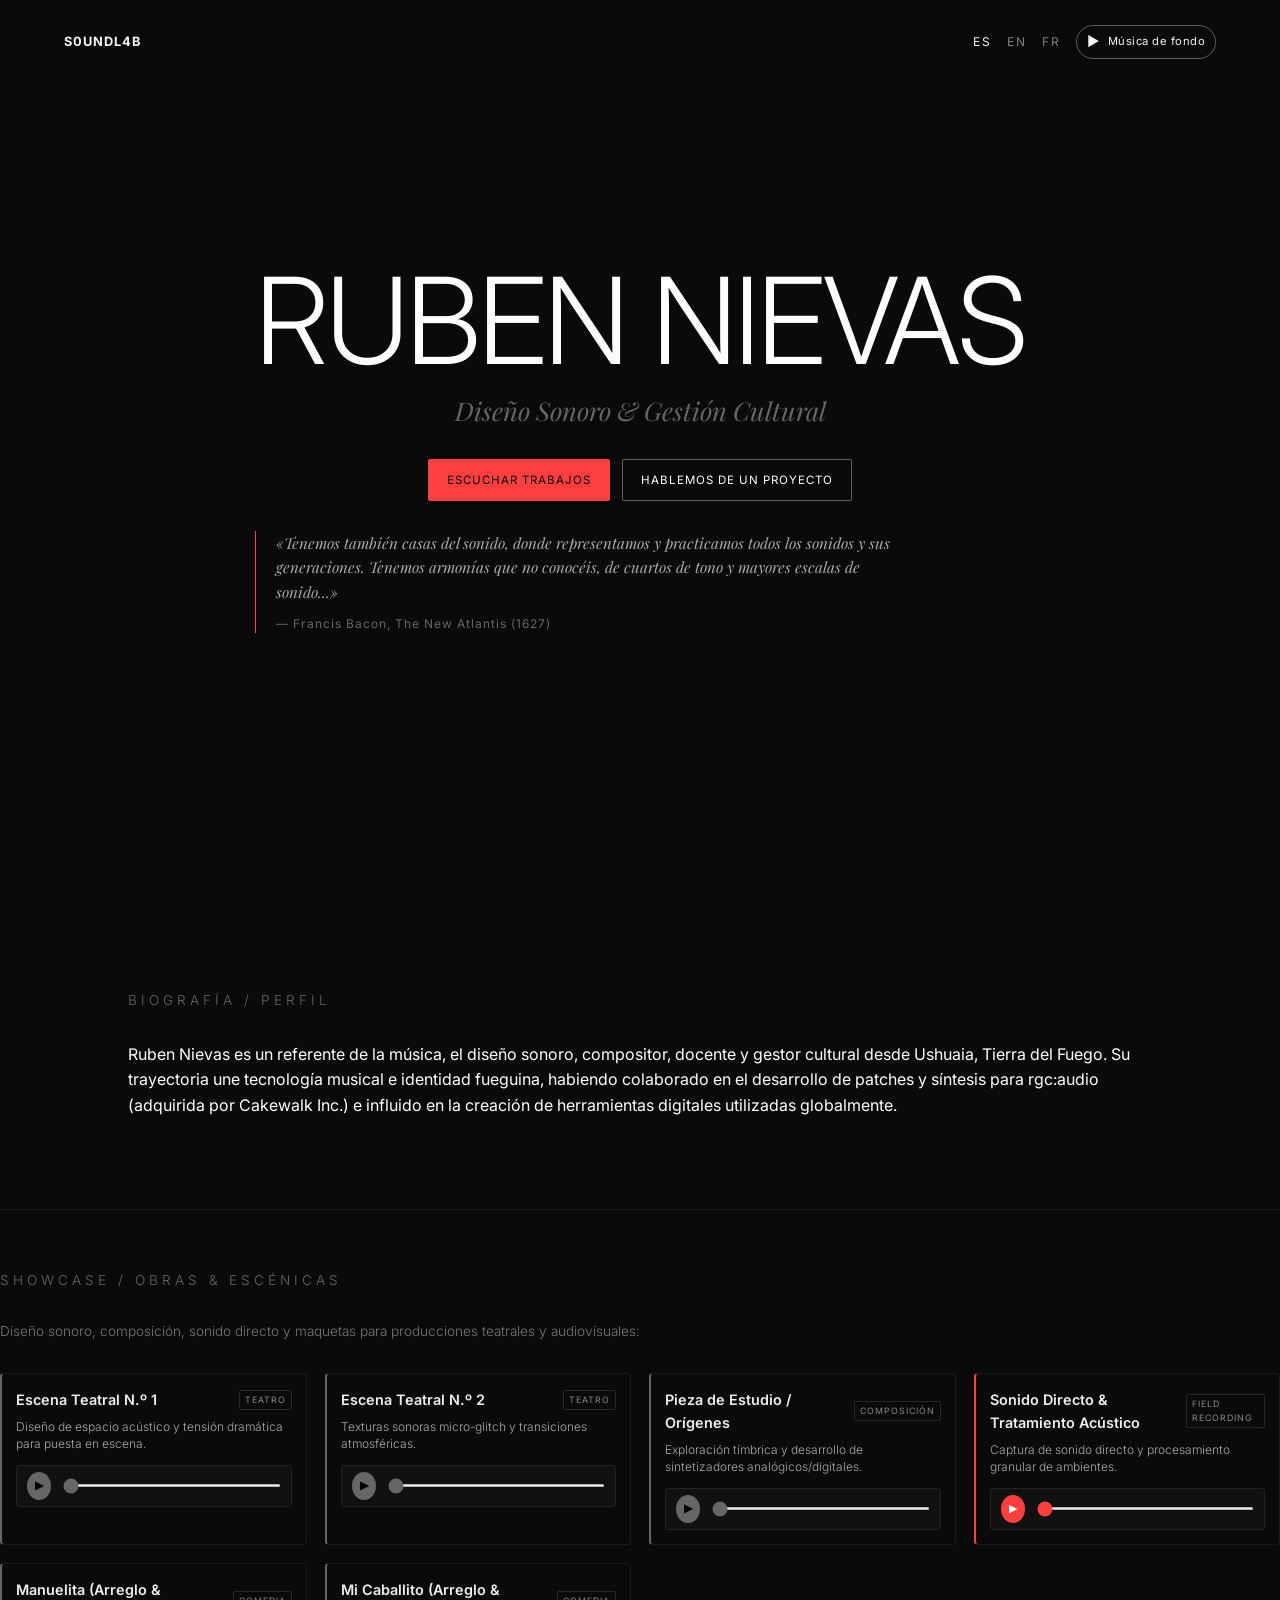
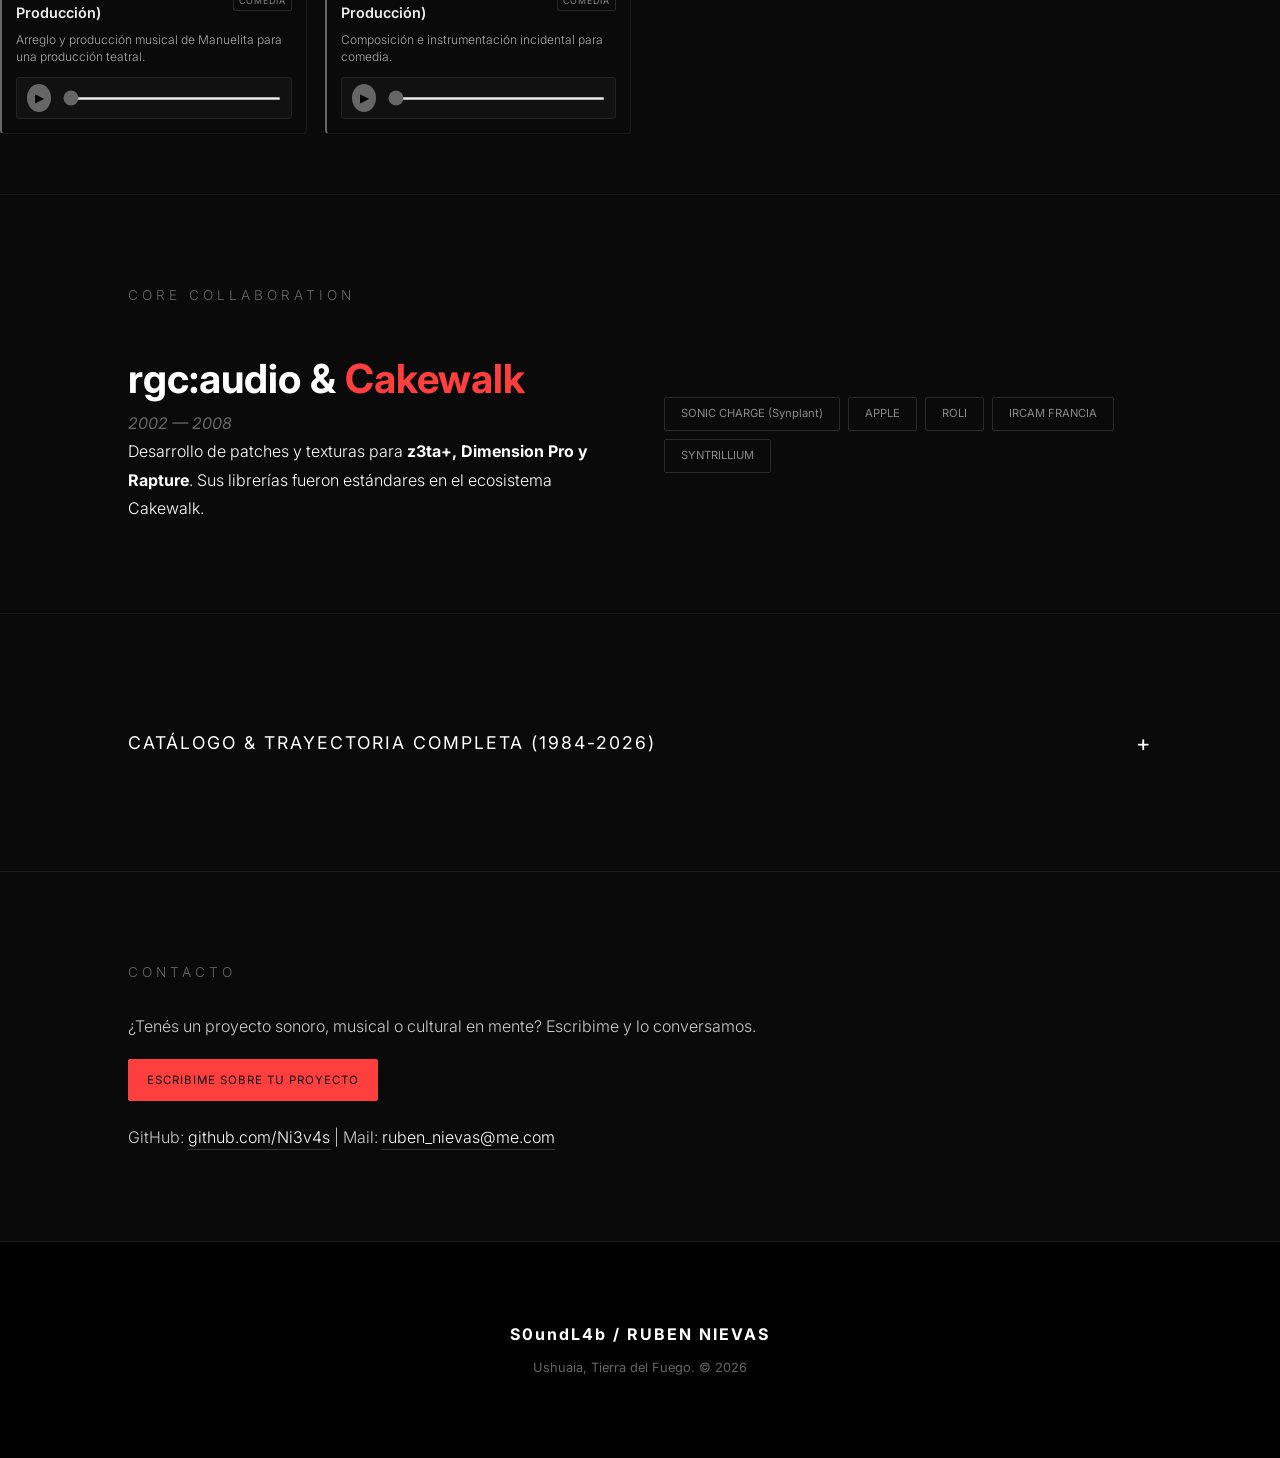
==== commit 796961ff: "Use patches terminology in Spanish bio Co-authored-by: Copilot <223556219+Copilot@users.noreply.gith" ====
--- a/index.html
+++ b/index.html
@@ -91,8 +91,8 @@
         <!-- BIOGRAFÍA / PERFIL -->
         <section id="biografia">
             <h2 data-aos="fade-right" data-es="BIOGRAFÍA / PERFIL" data-en="BIOGRAPHY / PROFILE" data-fr="BIOGRAPHIE / PROFIL">BIOGRAFÍA / PERFIL</h2>
-            <div class="bio-text" data-aos="fade-up" data-es="Ruben Nievas es un referente de la música, el diseño sonoro, compositor, docente y gestor cultural desde Ushuaia, Tierra del Fuego. Su trayectoria une tecnología musical e identidad fueguina, habiendo colaborado en el desarrollo de parches y síntesis para rgc:audio (adquirida por Cakewalk Inc.) e influido en la creación de herramientas digitales utilizadas globalmente." data-en="Ruben Nievas is a composer, sound designer, educator, and cultural manager based in Ushuaia, Tierra del Fuego. His career intersects music technology and Patagonian identity, having collaborated in patch and synthesis development for rgc:audio (acquired by Cakewalk Inc.) and influenced digital instruments globally." data-fr="Ruben Nievas est un compositeur, designer sonore, enseignant et gestionnaire culturel basé à Ushuaia, Terre de Feu. Sa carrière croise la technologie musicale et l'identité de la Terre de Feu, ayant collaboré au développement de patchs pour rgc:audio (acquis par Cakewalk Inc.).">
-                Ruben Nievas es un referente de la música, el diseño sonoro, compositor, docente y gestor cultural desde Ushuaia, Tierra del Fuego. Su trayectoria une tecnología musical e identidad fueguina, habiendo colaborado en el desarrollo de parches y síntesis para rgc:audio (adquirida por Cakewalk Inc.) e influido en la creación de herramientas digitales utilizadas globalmente.
+            <div class="bio-text" data-aos="fade-up" data-es="Ruben Nievas es un referente de la música, el diseño sonoro, compositor, docente y gestor cultural desde Ushuaia, Tierra del Fuego. Su trayectoria une tecnología musical e identidad fueguina, habiendo colaborado en el desarrollo de patches y síntesis para rgc:audio (adquirida por Cakewalk Inc.) e influido en la creación de herramientas digitales utilizadas globalmente." data-en="Ruben Nievas is a composer, sound designer, educator, and cultural manager based in Ushuaia, Tierra del Fuego. His career intersects music technology and Patagonian identity, having collaborated in patch and synthesis development for rgc:audio (acquired by Cakewalk Inc.) and influenced digital instruments globally." data-fr="Ruben Nievas est un compositeur, designer sonore, enseignant et gestionnaire culturel basé à Ushuaia, Terre de Feu. Sa carrière croise la technologie musicale et l'identité de la Terre de Feu, ayant collaboré au développement de patchs pour rgc:audio (acquis par Cakewalk Inc.).">
+                Ruben Nievas es un referente de la música, el diseño sonoro, compositor, docente y gestor cultural desde Ushuaia, Tierra del Fuego. Su trayectoria une tecnología musical e identidad fueguina, habiendo colaborado en el desarrollo de patches y síntesis para rgc:audio (adquirida por Cakewalk Inc.) e influido en la creación de herramientas digitales utilizadas globalmente.
             </div>
         </section>
         
@@ -277,6 +277,69 @@
                                 <a class="cv-link" href="https://open.spotify.com/artist/4gftDU20natF8YOuUCCzZ5?si=j-5wgzTVQNGaPeygLbGdaw" target="_blank" rel="noopener noreferrer">Spotify</a>
                             </div>
                             <details class="album-detail">
+                                <summary data-es="IMAGINARIO (2024) — FICHA TÉCNICA Y CONCEPTO" data-en="IMAGINARIO (2024) — TECHNICAL SHEET & CONCEPT" data-fr="IMAGINARIO (2024) — FICHE TECHNIQUE & CONCEPT">IMAGINARIO (2024) — FICHA TÉCNICA Y CONCEPTO</summary>
+                                <div class="album-detail-content">
+                                    <p class="album-meta" data-es="Lanzamiento: principios de 2024 · Álbum / antología incidental · 30 minutos · Instantes Sur Producciones" data-en="Release: early 2024 · Album / incidental music anthology · 30 minutes · Instantes Sur Producciones" data-fr="Sortie : début 2024 · Album / anthologie de musique incidente · 30 minutes · Instantes Sur Producciones">Lanzamiento: principios de 2024 · Álbum / antología incidental · 30 minutos · Instantes Sur Producciones</p>
+                                    <p data-es="Imaginario es una síntesis antológica de música compuesta por Ruben Nievas para expresiones escénicas y audiovisuales de Tierra del Fuego, entre ellas teatro, cine independiente y videoarte. Entre el piano clásico, la música incidental y el classical crossover, funciona como una galería sonora introspectiva, minimalista y envolvente." data-en="Imaginario is an anthology of music Ruben Nievas composed for performing arts and audiovisual works from Tierra del Fuego, including theatre, independent film and video art. Moving between classical piano, incidental music and classical crossover, it forms an introspective, minimalist and immersive gallery of sound." data-fr="Imaginario est une anthologie de musiques composées par Ruben Nievas pour les arts de la scène et des œuvres audiovisuelles de Terre de Feu, notamment le théâtre, le cinéma indépendant et le vidéo-art. Entre piano classique, musique incidente et classical crossover, l’album forme une galerie sonore introspective, minimaliste et immersive."><em>Imaginario</em> es una síntesis antológica de música compuesta por Ruben Nievas para expresiones escénicas y audiovisuales de Tierra del Fuego, entre ellas teatro, cine independiente y videoarte. Entre el piano clásico, la música incidental y el <em>classical crossover</em>, funciona como una galería sonora introspectiva, minimalista y envolvente.</p>
+
+                                    <h5 data-es="Crear mundos en el aire" data-en="Creating worlds in the air" data-fr="Créer des mondes dans l’air">Crear mundos en el aire</h5>
+                                    <p data-es="El título alude al proceso de composición incidental de Nievas: a partir de textos dramáticos y conversaciones con directores sobre la psicología de los personajes, imagina el ritmo de los actores, la luz y la atmósfera de una puesta antes de que existan la escenografía, el vestuario o los ensayos. El álbum celebra esa intuición y la posibilidad de construir universos sonoros antes de que se enciendan las luces del teatro." data-en="The title reflects Nievas's approach to incidental composition. From scripts and conversations with directors about character psychology, he imagines the actors' rhythm, lighting and stage atmosphere before scenery, costumes or rehearsals exist. The album celebrates this intuition: building entire sound worlds before the theatre lights come on." data-fr="Le titre évoque la méthode de composition incidente de Nievas. À partir de textes dramatiques et d’échanges avec les metteurs en scène sur la psychologie des personnages, il imagine le rythme des acteurs, la lumière et l’atmosphère avant les décors, les costumes ou les répétitions. L’album célèbre cette intuition : créer des univers sonores avant que les lumières du théâtre ne s’allument.">El título alude al proceso de composición incidental de Nievas: a partir de textos dramáticos y conversaciones con directores sobre la psicología de los personajes, imagina el ritmo de los actores, la luz y la atmósfera de una puesta antes de que existan la escenografía, el vestuario o los ensayos. El álbum celebra esa intuición y la posibilidad de construir universos sonoros antes de que se enciendan las luces del teatro.</p>
+
+                                    <h5 data-es="Música tras las historias" data-en="Music behind the stories" data-fr="La musique derrière les histoires">Música tras las historias</h5>
+                                    <ul>
+                                        <li data-es="Amalfi: «Tejiendo imágenes», «Tema de Ascasubi», «Carmela» y «Tema de Braun» nacieron para la obra teatral del dramaturgo Enrique Papatino." data-en="Amalfi: “Tejiendo imágenes,” “Tema de Ascasubi,” “Carmela” and “Tema de Braun” were written for playwright Enrique Papatino's stage work Amalfi." data-fr="Amalfi : « Tejiendo imágenes », « Tema de Ascasubi », « Carmela » et « Tema de Braun » ont été composés pour la pièce Amalfi du dramaturge Enrique Papatino."><strong><em>Amalfi</em>:</strong> «Tejiendo imágenes», «Tema de Ascasubi», «Carmela» y «Tema de Braun» nacieron para la obra teatral del dramaturgo Enrique Papatino.</li>
+                                        <li data-es="Disforia: «Bailé con mi sombra» fue creada para el cortometraje de la realizadora Lené Nievas." data-en="Disforia: “Bailé con mi sombra” was composed for filmmaker Lené Nievas's short film." data-fr="Disforia : « Bailé con mi sombra » a été composé pour le court métrage de la réalisatrice Lené Nievas."><strong><em>Disforia</em>:</strong> «Bailé con mi sombra» fue creada para el cortometraje de la realizadora Lené Nievas.</li>
+                                        <li data-es="Artes visuales y performance: «Sin» musicalizó el proyecto de videoarte de Laura Aguilera Mendieta; «Afrodita» fue concebida para la obra Torta de Chocolate, de Pedro Romero." data-en="Visual arts and performance: “Sin” was composed for Laura Aguilera Mendieta's video art project, while “Afrodita” was written for Pedro Romero's play Torta de Chocolate." data-fr="Arts visuels et performance : « Sin » accompagne le projet vidéo de Laura Aguilera Mendieta ; « Afrodita » a été conçue pour la pièce Torta de Chocolate de Pedro Romero."><strong>Artes visuales y performance:</strong> «Sin» musicalizó el proyecto de videoarte de Laura Aguilera Mendieta; «Afrodita» fue concebida para la obra <em>Torta de Chocolate</em>, de Pedro Romero.</li>
+                                    </ul>
+
+                                    <h5 data-es="El sello del fin del mundo" data-en="The signature of the end of the world" data-fr="L’empreinte du bout du monde">El sello del fin del mundo</h5>
+                                    <p data-es="La geografía austral atraviesa la textura del disco. Piezas instrumentales como «Oscuridad Otoñal» y «Terrestre» evocan el aislamiento, el viento, el frío y los horizontes infinitos del sur argentino." data-en="The southern landscape runs through the album's sound. Instrumental pieces such as “Oscuridad Otoñal” and “Terrestre” evoke isolation, wind, cold and the endless horizons of southern Argentina." data-fr="La géographie australe imprègne la texture de l’album. Des pièces instrumentales comme « Oscuridad Otoñal » et « Terrestre » évoquent l’isolement, le vent, le froid et les horizons infinis du sud de l’Argentine.">La geografía austral atraviesa la textura del disco. Piezas instrumentales como «Oscuridad Otoñal» y «Terrestre» evocan el aislamiento, el viento, el frío y los horizontes infinitos del sur argentino.</p>
+
+                                    <h5 data-es="Ficha técnica y producción" data-en="Technical sheet and production" data-fr="Fiche technique et production">Ficha técnica y producción</h5>
+                                    <ul>
+                                        <li data-es="Composición, piano, sintetizadores y diseño sonoro: Ruben Nievas." data-en="Composition, piano, synthesizers and sound design: Ruben Nievas." data-fr="Composition, piano, synthétiseurs et design sonore : Ruben Nievas.">Composición, piano, sintetizadores y diseño sonoro: Ruben Nievas.</li>
+                                        <li data-es="Diseño y arte de portada: Victoria Lerario." data-en="Cover design and artwork: Victoria Lerario." data-fr="Conception et illustration de la couverture : Victoria Lerario.">Diseño y arte de portada: Victoria Lerario.</li>
+                                        <li data-es="Fotografía: Pablo Fabro." data-en="Photography: Pablo Fabro." data-fr="Photographie : Pablo Fabro.">Fotografía: Pablo Fabro.</li>
+                                        <li data-es="Mezcla y masterización: Ruben Nievas." data-en="Mixing and mastering: Ruben Nievas." data-fr="Mixage et mastering : Ruben Nievas.">Mezcla y masterización: Ruben Nievas.</li>
+                                        <li data-es="Producción: Ushuaia, Tierra del Fuego, Argentina. Configuración técnica basada en la arquitectura de producción de CircumP0L4r y Tales." data-en="Production: Ushuaia, Tierra del Fuego, Argentina. Technical setup based on the production architecture used for CircumP0L4r and Tales." data-fr="Production : Ushuaia, Terre de Feu, Argentine. Configuration technique fondée sur l’architecture de production de CircumP0L4r et Tales.">Producción: Ushuaia, Tierra del Fuego, Argentina. Configuración técnica basada en la arquitectura de producción de <em>CircumP0L4r</em> y <em>Tales</em>.</li>
+                                    </ul>
+                                </div>
+                            </details>
+                            <details class="album-detail">
+                                <summary data-es="TALES (2022) — FICHA TÉCNICA Y CONCEPTO" data-en="TALES (2022) — TECHNICAL SHEET & CONCEPT" data-fr="TALES (2022) — FICHE TECHNIQUE & CONCEPT">TALES (2022) — FICHA TÉCNICA Y CONCEPTO</summary>
+                                <div class="album-detail-content">
+                                    <p class="album-meta" data-es="Lanzamiento: 1 de diciembre de 2022 · 9 piezas · 42 minutos · Instantes Sur Producciones" data-en="Release: 1 December 2022 · 9 tracks · 42 minutes · Instantes Sur Producciones" data-fr="Sortie : 1er décembre 2022 · 9 morceaux · 42 minutes · Instantes Sur Producciones">Lanzamiento: 1 de diciembre de 2022 · 9 piezas · 42 minutos · Instantes Sur Producciones</p>
+                                    <p data-es="Tales (Historias o Cuentos) es un viaje sonoro narrativo entre la música clásica contemporánea, la música cinemática, el jazz de vanguardia y el ambient. Concebido como una colección de bandas sonoras para relatos íntimos y regionales, combina el piano acústico con arreglos de sintetizadores y diseño sonoro para narrar sin palabras." data-en="Tales (Stories or Tales) is a narrative sound journey between contemporary classical, cinematic music, avant-garde jazz and ambient. Conceived as a collection of soundtracks for intimate, regional stories, it combines acoustic piano with sophisticated synthesizer arrangements and sound design to tell complex stories without words." data-fr="Tales (Histoires ou contes) est un voyage sonore narratif entre musique classique contemporaine, musique cinématique, jazz d’avant-garde et ambient. Conçu comme une collection de bandes originales pour des récits intimes et régionaux, l’album associe piano acoustique, arrangements de synthétiseurs et design sonore pour raconter sans paroles."> <em>Tales</em> (Historias o Cuentos) es un viaje sonoro narrativo entre la música clásica contemporánea, la música cinemática, el jazz de vanguardia y el ambient. Concebido como una colección de bandas sonoras para relatos íntimos y regionales, combina el piano acústico con arreglos de sintetizadores y diseño sonoro para narrar sin palabras.</p>
+
+                                    <h5 data-es="Identidad sonora y percepción auditiva" data-en="Sound identity and auditory perception" data-fr="Identité sonore et perception auditive">Identidad sonora y percepción auditiva</h5>
+                                    <p data-es="La estética del álbum está moldeada por la hipoacusia y el síndrome de Menière de Ruben Nievas. El proceso compositivo trata el silencio como una nota: evita la saturación y permite que cada frecuencia respire. El registro grave del piano y los subgraves sintéticos dan al sonido una dimensión física, evocando el viento austral y la inmensidad del fin del mundo. Delays y procesamiento estéreo crean espacios amplios donde las notas se extinguen lentamente, mientras que acordes suspendidos y formas libres —con influencias de Lyle Mays— mutan como el paisaje patagónico." data-en="The album's aesthetic is shaped by Ruben Nievas's hearing loss and Ménière's syndrome. His compositional process treats silence as a musical note, avoiding saturation and letting every frequency breathe. Piano bass notes and synthetic sub-bass make sound physical, evoking the southern wind and the vastness of the end of the world. Delays and stereo processing create spacious environments where notes fade slowly; suspended chords and free forms, influenced by Lyle Mays, evolve like the Patagonian landscape." data-fr="L’esthétique de l’album est profondément marquée par la surdité partielle et le syndrome de Ménière de Ruben Nievas. Son processus de composition traite le silence comme une note, évite la saturation et laisse respirer chaque fréquence. Les graves du piano et les sous-graves synthétiques donnent au son une dimension physique, évoquant le vent austral et l’immensité du bout du monde. Delays et traitements stéréo créent de vastes espaces où les notes s’éteignent lentement ; des accords suspendus et des formes libres, influencés par Lyle Mays, évoluent comme le paysage patagonien.">La estética del álbum está moldeada por la hipoacusia y el síndrome de Menière de Ruben Nievas. El proceso compositivo trata el silencio como una nota: evita la saturación y permite que cada frecuencia respire. El registro grave del piano y los subgraves sintéticos dan al sonido una dimensión física, evocando el viento austral y la inmensidad del fin del mundo. Delays y procesamiento estéreo crean espacios amplios donde las notas se extinguen lentamente, mientras que acordes suspendidos y formas libres —con influencias de Lyle Mays— mutan como el paisaje patagónico.</p>
+
+                                    <h5 data-es="Instrumentos originarios y memoria sonora" data-en="Indigenous instruments and sound memory" data-fr="Instruments autochtones et mémoire sonore">Instrumentos originarios y memoria sonora</h5>
+                                    <p data-es="El tema «Tales» cruza sintetizadores cinemáticos con registros antropológicos realizados en los años noventa por el investigador y folclorista fueguino Eduardo Pedro Coria en una comunidad indígena de Neuquén. Coria cedió el archivo analógico a Nievas, quien digitalizó, limpió y procesó las muestras de trutruka, pifilka y cascahuillas. El resultado enlaza la vanguardia electrónica con raíces sonoras de la Patagonia originaria." data-en="The title track “Tales” brings cinematic synthesizers together with anthropological recordings made in the 1990s by Tierra del Fuego researcher and folklorist Eduardo Pedro Coria in an Indigenous community in Neuquén. Coria later entrusted the analog archive to Nievas, who digitized, cleaned and processed recordings of trutruka, pifilka and cascahuillas, connecting electronic avant-garde with the ancestral sound roots of Patagonia." data-fr="Le morceau-titre « Tales » mêle synthétiseurs cinématiques et enregistrements anthropologiques réalisés dans les années 1990 par le chercheur et folkloriste fuégien Eduardo Pedro Coria auprès d’une communauté autochtone de Neuquén. Coria a ensuite confié ces archives analogiques à Nievas, qui a numérisé, nettoyé et traité les sons de trutruka, pifilka et cascahuillas, reliant l’avant-garde électronique aux racines sonores ancestrales de la Patagonie.">El tema <em>«Tales»</em> cruza sintetizadores cinemáticos con registros antropológicos realizados en los años noventa por el investigador y folclorista fueguino Eduardo Pedro Coria en una comunidad indígena de Neuquén. Coria cedió el archivo analógico a Nievas, quien digitalizó, limpió y procesó las muestras de trutruka, pifilka y cascahuillas. El resultado enlaza la vanguardia electrónica con raíces sonoras de la Patagonia originaria.</p>
+
+                                    <h5 data-es="Colaboraciones y dimensión audiovisual" data-en="Collaborations and audiovisual dimension" data-fr="Collaborations et dimension audiovisuelle">Colaboraciones y dimensión audiovisual</h5>
+                                    <p data-es="El director y arreglista francés Jean-Christophe François colaboró a distancia en la tímbrica orquestal de cuerdas y vientos sintéticos. Su aporte se aprecia en «Elba Bewildered», del proyecto audiovisual From Elba &amp; Iris. «Kauyeken (Being at Home)» —«hogar» en una lengua de los pueblos originarios, según el concepto del proyecto— traduce el aislamiento, el turbal y el clima fueguino en texturas de síntesis de evolución lenta y acordes espaciados." data-en="French director and arranger Jean-Christophe François collaborated remotely on the orchestral timbres of the synthetic strings and winds. His contribution can be heard in “Elba Bewildered,” part of the audiovisual project From Elba &amp; Iris. “Kauyeken (Being at Home)” translates Fuegian isolation, peat bogs and climate into slowly evolving synth textures and spacious chords." data-fr="Le réalisateur et arrangeur français Jean-Christophe François a collaboré à distance au travail des timbres orchestraux de cordes et de vents synthétiques. Son apport s’entend dans « Elba Bewildered », issu du projet audiovisuel From Elba &amp; Iris. « Kauyeken (Being at Home) » traduit l’isolement, les tourbières et le climat fuégiens en textures de synthèse à évolution lente et en accords espacés.">El director y arreglista francés Jean-Christophe François colaboró a distancia en la tímbrica orquestal de cuerdas y vientos sintéticos. Su aporte se aprecia en <em>«Elba Bewildered»</em>, del proyecto audiovisual <em>From Elba &amp; Iris</em>. <em>«Kauyeken (Being at Home)»</em> —«hogar» en una lengua de los pueblos originarios, según el concepto del proyecto— traduce el aislamiento, el turbal y el clima fueguino en texturas de síntesis de evolución lenta y acordes espaciados.</p>
+
+                                    <h5 data-es="Cuatro momentos del álbum" data-en="Four highlights from the album" data-fr="Quatre moments de l’album">Cuatro momentos del álbum</h5>
+                                    <ul>
+                                        <li data-es="«Tales»: síntesis contemporánea, arreglos orquestales y el pulso de la trutruka y la pifilka." data-en="“Tales”: contemporary synthesis, orchestral arrangements and the pulse of the trutruka and pifilka." data-fr="« Tales » : synthèse contemporaine, arrangements orchestraux et pulsation de la trutruka et de la pifilka."><strong>«Tales»:</strong> síntesis contemporánea, arreglos orquestales y el pulso de la trutruka y la pifilka.</li>
+                                        <li data-es="«Few Moments»: piano minimalista suspendido en mantos de sintetizadores." data-en="“Few Moments”: minimalist piano suspended in layers of synthesizer pads." data-fr="« Few Moments » : piano minimaliste suspendu dans des nappes de synthétiseurs."><strong>«Few Moments»:</strong> piano minimalista suspendido en mantos de sintetizadores.</li>
+                                        <li data-es="«Elba Bewildered (From Elba &amp; Iris)»: carácter incidental y cinematográfico con cuerdas dramáticas." data-en="“Elba Bewildered (From Elba &amp; Iris)”: cinematic incidental music driven by dramatic strings." data-fr="« Elba Bewildered (From Elba &amp; Iris) » : musique incidente cinématique portée par des cordes dramatiques."><strong>«Elba Bewildered (From Elba &amp; Iris)»:</strong> carácter incidental y cinematográfico con cuerdas dramáticas.</li>
+                                        <li data-es="«Kauyeken (Being at Home)»: refugio íntimo y subgraves que evocan la densidad del viento austral." data-en="“Kauyeken (Being at Home)”: an intimate refuge, with sub-bass evoking the weight of the southern wind." data-fr="« Kauyeken (Being at Home) » : un refuge intime, avec des sous-graves évoquant la densité du vent austral."><strong>«Kauyeken (Being at Home)»:</strong> refugio íntimo y subgraves que evocan la densidad del viento austral.</li>
+                                    </ul>
+
+                                    <h5 data-es="Ficha técnica y producción" data-en="Technical sheet and production" data-fr="Fiche technique et production">Ficha técnica y producción</h5>
+                                    <ul>
+                                        <li data-es="Composición, piano, sintetizadores, diseño sonoro, mezcla y masterización: Ruben Nievas." data-en="Composition, piano, synthesizers, sound design, mixing and mastering: Ruben Nievas." data-fr="Composition, piano, synthétiseurs, design sonore, mixage et mastering : Ruben Nievas.">Composición, piano, sintetizadores, diseño sonoro, mezcla y masterización: Ruben Nievas.</li>
+                                        <li data-es="Asistencia de arreglos orquestales: Jean-Christophe François." data-en="Orchestral arrangement assistance: Jean-Christophe François." data-fr="Assistance aux arrangements orchestraux : Jean-Christophe François.">Asistencia de arreglos orquestales: Jean-Christophe François.</li>
+                                        <li data-es="Archivo de muestras antropológicas: Eduardo Pedro Coria (instrumentos registrados en Neuquén)." data-en="Anthropological sound archive: Eduardo Pedro Coria (instruments recorded in Neuquén)." data-fr="Archives de sons anthropologiques : Eduardo Pedro Coria (instruments enregistrés à Neuquén).">Archivo de muestras antropológicas: Eduardo Pedro Coria (instrumentos registrados en Neuquén).</li>
+                                        <li data-es="Arte de portada y fotografía: Lené Nievas." data-en="Cover artwork and photography: Lené Nievas." data-fr="Illustration de couverture et photographie : Lené Nievas.">Arte de portada y fotografía: Lené Nievas.</li>
+                                        <li data-es="Arte de concepto: Thomas Merkle (bitplant)." data-en="Concept art: Thomas Merkle (bitplant)." data-fr="Concept art : Thomas Merkle (bitplant).">Arte de concepto: Thomas Merkle (bitplant).</li>
+                                        <li data-es="Producción: Ushuaia, Tierra del Fuego, Argentina. Configuración técnica basada en la arquitectura de producción de CircumP0L4r." data-en="Production: Ushuaia, Tierra del Fuego, Argentina. Technical setup based on the production architecture used for CircumP0L4r." data-fr="Production : Ushuaia, Terre de Feu, Argentine. Configuration technique fondée sur l’architecture de production de CircumP0L4r.">Producción: Ushuaia, Tierra del Fuego, Argentina. Configuración técnica basada en la arquitectura de producción de <em>CircumP0L4r</em>.</li>
+                                    </ul>
+                                </div>
+                            </details>
+                            <details class="album-detail">
                                 <summary data-es="DAWDLED (2020) — FICHA TÉCNICA Y CONCEPTO" data-en="DAWDLED (2020) — TECHNICAL SHEET & CONCEPT" data-fr="DAWDLED (2020) — FICHE TECHNIQUE & CONCEPT">DAWDLED (2020) — FICHA TÉCNICA Y CONCEPTO</summary>
                                 <div class="album-detail-content">
                                     <p class="album-meta" data-es="Lanzamiento: 2020 · Composiciones gestadas entre 1998 y 2001 · Instantes Sur Producciones" data-en="Release: 2020 · Compositions written between 1998 and 2001 · Instantes Sur Producciones" data-fr="Sortie : 2020 · Compositions ébauchées entre 1998 et 2001 · Instantes Sur Producciones">Lanzamiento: 2020 · Composiciones gestadas entre 1998 y 2001 · Instantes Sur Producciones</p>
@@ -386,69 +449,6 @@
                                         <li data-es="Estación de trabajo (DAW): Cakewalk Sonar 5 Producer Edition." data-en="Digital audio workstation (DAW): Cakewalk Sonar 5 Producer Edition." data-fr="Station de travail audio (DAW) : Cakewalk Sonar 5 Producer Edition.">Estación de trabajo (DAW): Cakewalk Sonar 5 Producer Edition.</li>
                                         <li data-es="Librerías orquestales: Vienna Symphonic Library (OPUS 1 &amp; 2)." data-en="Orchestral libraries: Vienna Symphonic Library (OPUS 1 &amp; 2)." data-fr="Bibliothèques orchestrales : Vienna Symphonic Library (OPUS 1 &amp; 2).">Librerías orquestales: Vienna Symphonic Library (OPUS 1 &amp; 2).</li>
                                         <li data-es="Instrumentos virtuales y motores de síntesis: Cakewalk Dimension PRO, Cakewalk Rapture, Cakewalk Z3TA+, Cakewalk Pentagon y Cakewalk / rgc:audio SFZ Plus+." data-en="Virtual instruments and synthesis engines: Cakewalk Dimension PRO, Cakewalk Rapture, Cakewalk Z3TA+, Cakewalk Pentagon, and Cakewalk / rgc:audio SFZ Plus+." data-fr="Instruments virtuels et moteurs de synthèse : Cakewalk Dimension PRO, Cakewalk Rapture, Cakewalk Z3TA+, Cakewalk Pentagon et Cakewalk / rgc:audio SFZ Plus+.">Instrumentos virtuales y motores de síntesis: Cakewalk Dimension PRO, Cakewalk Rapture, Cakewalk Z3TA+, Cakewalk Pentagon y Cakewalk / rgc:audio SFZ Plus+.</li>
-                                    </ul>
-                                </div>
-                            </details>
-                            <details class="album-detail">
-                                <summary data-es="IMAGINARIO (2024) — FICHA TÉCNICA Y CONCEPTO" data-en="IMAGINARIO (2024) — TECHNICAL SHEET & CONCEPT" data-fr="IMAGINARIO (2024) — FICHE TECHNIQUE & CONCEPT">IMAGINARIO (2024) — FICHA TÉCNICA Y CONCEPTO</summary>
-                                <div class="album-detail-content">
-                                    <p class="album-meta" data-es="Lanzamiento: principios de 2024 · Álbum / antología incidental · 30 minutos · Instantes Sur Producciones" data-en="Release: early 2024 · Album / incidental music anthology · 30 minutes · Instantes Sur Producciones" data-fr="Sortie : début 2024 · Album / anthologie de musique incidente · 30 minutes · Instantes Sur Producciones">Lanzamiento: principios de 2024 · Álbum / antología incidental · 30 minutos · Instantes Sur Producciones</p>
-                                    <p data-es="Imaginario es una síntesis antológica de música compuesta por Ruben Nievas para expresiones escénicas y audiovisuales de Tierra del Fuego, entre ellas teatro, cine independiente y videoarte. Entre el piano clásico, la música incidental y el classical crossover, funciona como una galería sonora introspectiva, minimalista y envolvente." data-en="Imaginario is an anthology of music Ruben Nievas composed for performing arts and audiovisual works from Tierra del Fuego, including theatre, independent film and video art. Moving between classical piano, incidental music and classical crossover, it forms an introspective, minimalist and immersive gallery of sound." data-fr="Imaginario est une anthologie de musiques composées par Ruben Nievas pour les arts de la scène et des œuvres audiovisuelles de Terre de Feu, notamment le théâtre, le cinéma indépendant et le vidéo-art. Entre piano classique, musique incidente et classical crossover, l’album forme une galerie sonore introspective, minimaliste et immersive."><em>Imaginario</em> es una síntesis antológica de música compuesta por Ruben Nievas para expresiones escénicas y audiovisuales de Tierra del Fuego, entre ellas teatro, cine independiente y videoarte. Entre el piano clásico, la música incidental y el <em>classical crossover</em>, funciona como una galería sonora introspectiva, minimalista y envolvente.</p>
-
-                                    <h5 data-es="Crear mundos en el aire" data-en="Creating worlds in the air" data-fr="Créer des mondes dans l’air">Crear mundos en el aire</h5>
-                                    <p data-es="El título alude al proceso de composición incidental de Nievas: a partir de textos dramáticos y conversaciones con directores sobre la psicología de los personajes, imagina el ritmo de los actores, la luz y la atmósfera de una puesta antes de que existan la escenografía, el vestuario o los ensayos. El álbum celebra esa intuición y la posibilidad de construir universos sonoros antes de que se enciendan las luces del teatro." data-en="The title reflects Nievas's approach to incidental composition. From scripts and conversations with directors about character psychology, he imagines the actors' rhythm, lighting and stage atmosphere before scenery, costumes or rehearsals exist. The album celebrates this intuition: building entire sound worlds before the theatre lights come on." data-fr="Le titre évoque la méthode de composition incidente de Nievas. À partir de textes dramatiques et d’échanges avec les metteurs en scène sur la psychologie des personnages, il imagine le rythme des acteurs, la lumière et l’atmosphère avant les décors, les costumes ou les répétitions. L’album célèbre cette intuition : créer des univers sonores avant que les lumières du théâtre ne s’allument.">El título alude al proceso de composición incidental de Nievas: a partir de textos dramáticos y conversaciones con directores sobre la psicología de los personajes, imagina el ritmo de los actores, la luz y la atmósfera de una puesta antes de que existan la escenografía, el vestuario o los ensayos. El álbum celebra esa intuición y la posibilidad de construir universos sonoros antes de que se enciendan las luces del teatro.</p>
-
-                                    <h5 data-es="Música tras las historias" data-en="Music behind the stories" data-fr="La musique derrière les histoires">Música tras las historias</h5>
-                                    <ul>
-                                        <li data-es="Amalfi: «Tejiendo imágenes», «Tema de Ascasubi», «Carmela» y «Tema de Braun» nacieron para la obra teatral del dramaturgo Enrique Papatino." data-en="Amalfi: “Tejiendo imágenes,” “Tema de Ascasubi,” “Carmela” and “Tema de Braun” were written for playwright Enrique Papatino's stage work Amalfi." data-fr="Amalfi : « Tejiendo imágenes », « Tema de Ascasubi », « Carmela » et « Tema de Braun » ont été composés pour la pièce Amalfi du dramaturge Enrique Papatino."><strong><em>Amalfi</em>:</strong> «Tejiendo imágenes», «Tema de Ascasubi», «Carmela» y «Tema de Braun» nacieron para la obra teatral del dramaturgo Enrique Papatino.</li>
-                                        <li data-es="Disforia: «Bailé con mi sombra» fue creada para el cortometraje de la realizadora Lené Nievas." data-en="Disforia: “Bailé con mi sombra” was composed for filmmaker Lené Nievas's short film." data-fr="Disforia : « Bailé con mi sombra » a été composé pour le court métrage de la réalisatrice Lené Nievas."><strong><em>Disforia</em>:</strong> «Bailé con mi sombra» fue creada para el cortometraje de la realizadora Lené Nievas.</li>
-                                        <li data-es="Artes visuales y performance: «Sin» musicalizó el proyecto de videoarte de Laura Aguilera Mendieta; «Afrodita» fue concebida para la obra Torta de Chocolate, de Pedro Romero." data-en="Visual arts and performance: “Sin” was composed for Laura Aguilera Mendieta's video art project, while “Afrodita” was written for Pedro Romero's play Torta de Chocolate." data-fr="Arts visuels et performance : « Sin » accompagne le projet vidéo de Laura Aguilera Mendieta ; « Afrodita » a été conçue pour la pièce Torta de Chocolate de Pedro Romero."><strong>Artes visuales y performance:</strong> «Sin» musicalizó el proyecto de videoarte de Laura Aguilera Mendieta; «Afrodita» fue concebida para la obra <em>Torta de Chocolate</em>, de Pedro Romero.</li>
-                                    </ul>
-
-                                    <h5 data-es="El sello del fin del mundo" data-en="The signature of the end of the world" data-fr="L’empreinte du bout du monde">El sello del fin del mundo</h5>
-                                    <p data-es="La geografía austral atraviesa la textura del disco. Piezas instrumentales como «Oscuridad Otoñal» y «Terrestre» evocan el aislamiento, el viento, el frío y los horizontes infinitos del sur argentino." data-en="The southern landscape runs through the album's sound. Instrumental pieces such as “Oscuridad Otoñal” and “Terrestre” evoke isolation, wind, cold and the endless horizons of southern Argentina." data-fr="La géographie australe imprègne la texture de l’album. Des pièces instrumentales comme « Oscuridad Otoñal » et « Terrestre » évoquent l’isolement, le vent, le froid et les horizons infinis du sud de l’Argentine.">La geografía austral atraviesa la textura del disco. Piezas instrumentales como «Oscuridad Otoñal» y «Terrestre» evocan el aislamiento, el viento, el frío y los horizontes infinitos del sur argentino.</p>
-
-                                    <h5 data-es="Ficha técnica y producción" data-en="Technical sheet and production" data-fr="Fiche technique et production">Ficha técnica y producción</h5>
-                                    <ul>
-                                        <li data-es="Composición, piano, sintetizadores y diseño sonoro: Ruben Nievas." data-en="Composition, piano, synthesizers and sound design: Ruben Nievas." data-fr="Composition, piano, synthétiseurs et design sonore : Ruben Nievas.">Composición, piano, sintetizadores y diseño sonoro: Ruben Nievas.</li>
-                                        <li data-es="Diseño y arte de portada: Victoria Lerario." data-en="Cover design and artwork: Victoria Lerario." data-fr="Conception et illustration de la couverture : Victoria Lerario.">Diseño y arte de portada: Victoria Lerario.</li>
-                                        <li data-es="Fotografía: Pablo Fabro." data-en="Photography: Pablo Fabro." data-fr="Photographie : Pablo Fabro.">Fotografía: Pablo Fabro.</li>
-                                        <li data-es="Mezcla y masterización: Ruben Nievas." data-en="Mixing and mastering: Ruben Nievas." data-fr="Mixage et mastering : Ruben Nievas.">Mezcla y masterización: Ruben Nievas.</li>
-                                        <li data-es="Producción: Ushuaia, Tierra del Fuego, Argentina. Configuración técnica basada en la arquitectura de producción de CircumP0L4r y Tales." data-en="Production: Ushuaia, Tierra del Fuego, Argentina. Technical setup based on the production architecture used for CircumP0L4r and Tales." data-fr="Production : Ushuaia, Terre de Feu, Argentine. Configuration technique fondée sur l’architecture de production de CircumP0L4r et Tales.">Producción: Ushuaia, Tierra del Fuego, Argentina. Configuración técnica basada en la arquitectura de producción de <em>CircumP0L4r</em> y <em>Tales</em>.</li>
-                                    </ul>
-                                </div>
-                            </details>
-                            <details class="album-detail">
-                                <summary data-es="TALES (2022) — FICHA TÉCNICA Y CONCEPTO" data-en="TALES (2022) — TECHNICAL SHEET & CONCEPT" data-fr="TALES (2022) — FICHE TECHNIQUE & CONCEPT">TALES (2022) — FICHA TÉCNICA Y CONCEPTO</summary>
-                                <div class="album-detail-content">
-                                    <p class="album-meta" data-es="Lanzamiento: 1 de diciembre de 2022 · 9 piezas · 42 minutos · Instantes Sur Producciones" data-en="Release: 1 December 2022 · 9 tracks · 42 minutes · Instantes Sur Producciones" data-fr="Sortie : 1er décembre 2022 · 9 morceaux · 42 minutes · Instantes Sur Producciones">Lanzamiento: 1 de diciembre de 2022 · 9 piezas · 42 minutos · Instantes Sur Producciones</p>
-                                    <p data-es="Tales (Historias o Cuentos) es un viaje sonoro narrativo entre la música clásica contemporánea, la música cinemática, el jazz de vanguardia y el ambient. Concebido como una colección de bandas sonoras para relatos íntimos y regionales, combina el piano acústico con arreglos de sintetizadores y diseño sonoro para narrar sin palabras." data-en="Tales (Stories or Tales) is a narrative sound journey between contemporary classical, cinematic music, avant-garde jazz and ambient. Conceived as a collection of soundtracks for intimate, regional stories, it combines acoustic piano with sophisticated synthesizer arrangements and sound design to tell complex stories without words." data-fr="Tales (Histoires ou contes) est un voyage sonore narratif entre musique classique contemporaine, musique cinématique, jazz d’avant-garde et ambient. Conçu comme une collection de bandes originales pour des récits intimes et régionaux, l’album associe piano acoustique, arrangements de synthétiseurs et design sonore pour raconter sans paroles."> <em>Tales</em> (Historias o Cuentos) es un viaje sonoro narrativo entre la música clásica contemporánea, la música cinemática, el jazz de vanguardia y el ambient. Concebido como una colección de bandas sonoras para relatos íntimos y regionales, combina el piano acústico con arreglos de sintetizadores y diseño sonoro para narrar sin palabras.</p>
-
-                                    <h5 data-es="Identidad sonora y percepción auditiva" data-en="Sound identity and auditory perception" data-fr="Identité sonore et perception auditive">Identidad sonora y percepción auditiva</h5>
-                                    <p data-es="La estética del álbum está moldeada por la hipoacusia y el síndrome de Menière de Ruben Nievas. El proceso compositivo trata el silencio como una nota: evita la saturación y permite que cada frecuencia respire. El registro grave del piano y los subgraves sintéticos dan al sonido una dimensión física, evocando el viento austral y la inmensidad del fin del mundo. Delays y procesamiento estéreo crean espacios amplios donde las notas se extinguen lentamente, mientras que acordes suspendidos y formas libres —con influencias de Lyle Mays— mutan como el paisaje patagónico." data-en="The album's aesthetic is shaped by Ruben Nievas's hearing loss and Ménière's syndrome. His compositional process treats silence as a musical note, avoiding saturation and letting every frequency breathe. Piano bass notes and synthetic sub-bass make sound physical, evoking the southern wind and the vastness of the end of the world. Delays and stereo processing create spacious environments where notes fade slowly; suspended chords and free forms, influenced by Lyle Mays, evolve like the Patagonian landscape." data-fr="L’esthétique de l’album est profondément marquée par la surdité partielle et le syndrome de Ménière de Ruben Nievas. Son processus de composition traite le silence comme une note, évite la saturation et laisse respirer chaque fréquence. Les graves du piano et les sous-graves synthétiques donnent au son une dimension physique, évoquant le vent austral et l’immensité du bout du monde. Delays et traitements stéréo créent de vastes espaces où les notes s’éteignent lentement ; des accords suspendus et des formes libres, influencés par Lyle Mays, évoluent comme le paysage patagonien.">La estética del álbum está moldeada por la hipoacusia y el síndrome de Menière de Ruben Nievas. El proceso compositivo trata el silencio como una nota: evita la saturación y permite que cada frecuencia respire. El registro grave del piano y los subgraves sintéticos dan al sonido una dimensión física, evocando el viento austral y la inmensidad del fin del mundo. Delays y procesamiento estéreo crean espacios amplios donde las notas se extinguen lentamente, mientras que acordes suspendidos y formas libres —con influencias de Lyle Mays— mutan como el paisaje patagónico.</p>
-
-                                    <h5 data-es="Instrumentos originarios y memoria sonora" data-en="Indigenous instruments and sound memory" data-fr="Instruments autochtones et mémoire sonore">Instrumentos originarios y memoria sonora</h5>
-                                    <p data-es="El tema «Tales» cruza sintetizadores cinemáticos con registros antropológicos realizados en los años noventa por el investigador y folclorista fueguino Eduardo Pedro Coria en una comunidad indígena de Neuquén. Coria cedió el archivo analógico a Nievas, quien digitalizó, limpió y procesó las muestras de trutruka, pifilka y cascahuillas. El resultado enlaza la vanguardia electrónica con raíces sonoras de la Patagonia originaria." data-en="The title track “Tales” brings cinematic synthesizers together with anthropological recordings made in the 1990s by Tierra del Fuego researcher and folklorist Eduardo Pedro Coria in an Indigenous community in Neuquén. Coria later entrusted the analog archive to Nievas, who digitized, cleaned and processed recordings of trutruka, pifilka and cascahuillas, connecting electronic avant-garde with the ancestral sound roots of Patagonia." data-fr="Le morceau-titre « Tales » mêle synthétiseurs cinématiques et enregistrements anthropologiques réalisés dans les années 1990 par le chercheur et folkloriste fuégien Eduardo Pedro Coria auprès d’une communauté autochtone de Neuquén. Coria a ensuite confié ces archives analogiques à Nievas, qui a numérisé, nettoyé et traité les sons de trutruka, pifilka et cascahuillas, reliant l’avant-garde électronique aux racines sonores ancestrales de la Patagonie.">El tema <em>«Tales»</em> cruza sintetizadores cinemáticos con registros antropológicos realizados en los años noventa por el investigador y folclorista fueguino Eduardo Pedro Coria en una comunidad indígena de Neuquén. Coria cedió el archivo analógico a Nievas, quien digitalizó, limpió y procesó las muestras de trutruka, pifilka y cascahuillas. El resultado enlaza la vanguardia electrónica con raíces sonoras de la Patagonia originaria.</p>
-
-                                    <h5 data-es="Colaboraciones y dimensión audiovisual" data-en="Collaborations and audiovisual dimension" data-fr="Collaborations et dimension audiovisuelle">Colaboraciones y dimensión audiovisual</h5>
-                                    <p data-es="El director y arreglista francés Jean-Christophe François colaboró a distancia en la tímbrica orquestal de cuerdas y vientos sintéticos. Su aporte se aprecia en «Elba Bewildered», del proyecto audiovisual From Elba &amp; Iris. «Kauyeken (Being at Home)» —«hogar» en una lengua de los pueblos originarios, según el concepto del proyecto— traduce el aislamiento, el turbal y el clima fueguino en texturas de síntesis de evolución lenta y acordes espaciados." data-en="French director and arranger Jean-Christophe François collaborated remotely on the orchestral timbres of the synthetic strings and winds. His contribution can be heard in “Elba Bewildered,” part of the audiovisual project From Elba &amp; Iris. “Kauyeken (Being at Home)” translates Fuegian isolation, peat bogs and climate into slowly evolving synth textures and spacious chords." data-fr="Le réalisateur et arrangeur français Jean-Christophe François a collaboré à distance au travail des timbres orchestraux de cordes et de vents synthétiques. Son apport s’entend dans « Elba Bewildered », issu du projet audiovisuel From Elba &amp; Iris. « Kauyeken (Being at Home) » traduit l’isolement, les tourbières et le climat fuégiens en textures de synthèse à évolution lente et en accords espacés.">El director y arreglista francés Jean-Christophe François colaboró a distancia en la tímbrica orquestal de cuerdas y vientos sintéticos. Su aporte se aprecia en <em>«Elba Bewildered»</em>, del proyecto audiovisual <em>From Elba &amp; Iris</em>. <em>«Kauyeken (Being at Home)»</em> —«hogar» en una lengua de los pueblos originarios, según el concepto del proyecto— traduce el aislamiento, el turbal y el clima fueguino en texturas de síntesis de evolución lenta y acordes espaciados.</p>
-
-                                    <h5 data-es="Cuatro momentos del álbum" data-en="Four highlights from the album" data-fr="Quatre moments de l’album">Cuatro momentos del álbum</h5>
-                                    <ul>
-                                        <li data-es="«Tales»: síntesis contemporánea, arreglos orquestales y el pulso de la trutruka y la pifilka." data-en="“Tales”: contemporary synthesis, orchestral arrangements and the pulse of the trutruka and pifilka." data-fr="« Tales » : synthèse contemporaine, arrangements orchestraux et pulsation de la trutruka et de la pifilka."><strong>«Tales»:</strong> síntesis contemporánea, arreglos orquestales y el pulso de la trutruka y la pifilka.</li>
-                                        <li data-es="«Few Moments»: piano minimalista suspendido en mantos de sintetizadores." data-en="“Few Moments”: minimalist piano suspended in layers of synthesizer pads." data-fr="« Few Moments » : piano minimaliste suspendu dans des nappes de synthétiseurs."><strong>«Few Moments»:</strong> piano minimalista suspendido en mantos de sintetizadores.</li>
-                                        <li data-es="«Elba Bewildered (From Elba &amp; Iris)»: carácter incidental y cinematográfico con cuerdas dramáticas." data-en="“Elba Bewildered (From Elba &amp; Iris)”: cinematic incidental music driven by dramatic strings." data-fr="« Elba Bewildered (From Elba &amp; Iris) » : musique incidente cinématique portée par des cordes dramatiques."><strong>«Elba Bewildered (From Elba &amp; Iris)»:</strong> carácter incidental y cinematográfico con cuerdas dramáticas.</li>
-                                        <li data-es="«Kauyeken (Being at Home)»: refugio íntimo y subgraves que evocan la densidad del viento austral." data-en="“Kauyeken (Being at Home)”: an intimate refuge, with sub-bass evoking the weight of the southern wind." data-fr="« Kauyeken (Being at Home) » : un refuge intime, avec des sous-graves évoquant la densité du vent austral."><strong>«Kauyeken (Being at Home)»:</strong> refugio íntimo y subgraves que evocan la densidad del viento austral.</li>
-                                    </ul>
-
-                                    <h5 data-es="Ficha técnica y producción" data-en="Technical sheet and production" data-fr="Fiche technique et production">Ficha técnica y producción</h5>
-                                    <ul>
-                                        <li data-es="Composición, piano, sintetizadores, diseño sonoro, mezcla y masterización: Ruben Nievas." data-en="Composition, piano, synthesizers, sound design, mixing and mastering: Ruben Nievas." data-fr="Composition, piano, synthétiseurs, design sonore, mixage et mastering : Ruben Nievas.">Composición, piano, sintetizadores, diseño sonoro, mezcla y masterización: Ruben Nievas.</li>
-                                        <li data-es="Asistencia de arreglos orquestales: Jean-Christophe François." data-en="Orchestral arrangement assistance: Jean-Christophe François." data-fr="Assistance aux arrangements orchestraux : Jean-Christophe François.">Asistencia de arreglos orquestales: Jean-Christophe François.</li>
-                                        <li data-es="Archivo de muestras antropológicas: Eduardo Pedro Coria (instrumentos registrados en Neuquén)." data-en="Anthropological sound archive: Eduardo Pedro Coria (instruments recorded in Neuquén)." data-fr="Archives de sons anthropologiques : Eduardo Pedro Coria (instruments enregistrés à Neuquén).">Archivo de muestras antropológicas: Eduardo Pedro Coria (instrumentos registrados en Neuquén).</li>
-                                        <li data-es="Arte de portada y fotografía: Lené Nievas." data-en="Cover artwork and photography: Lené Nievas." data-fr="Illustration de couverture et photographie : Lené Nievas.">Arte de portada y fotografía: Lené Nievas.</li>
-                                        <li data-es="Arte de concepto: Thomas Merkle (bitplant)." data-en="Concept art: Thomas Merkle (bitplant)." data-fr="Concept art : Thomas Merkle (bitplant).">Arte de concepto: Thomas Merkle (bitplant).</li>
-                                        <li data-es="Producción: Ushuaia, Tierra del Fuego, Argentina. Configuración técnica basada en la arquitectura de producción de CircumP0L4r." data-en="Production: Ushuaia, Tierra del Fuego, Argentina. Technical setup based on the production architecture used for CircumP0L4r." data-fr="Production : Ushuaia, Terre de Feu, Argentine. Configuration technique fondée sur l’architecture de production de CircumP0L4r.">Producción: Ushuaia, Tierra del Fuego, Argentina. Configuración técnica basada en la arquitectura de producción de <em>CircumP0L4r</em>.</li>
                                     </ul>
                                 </div>
                             </details>
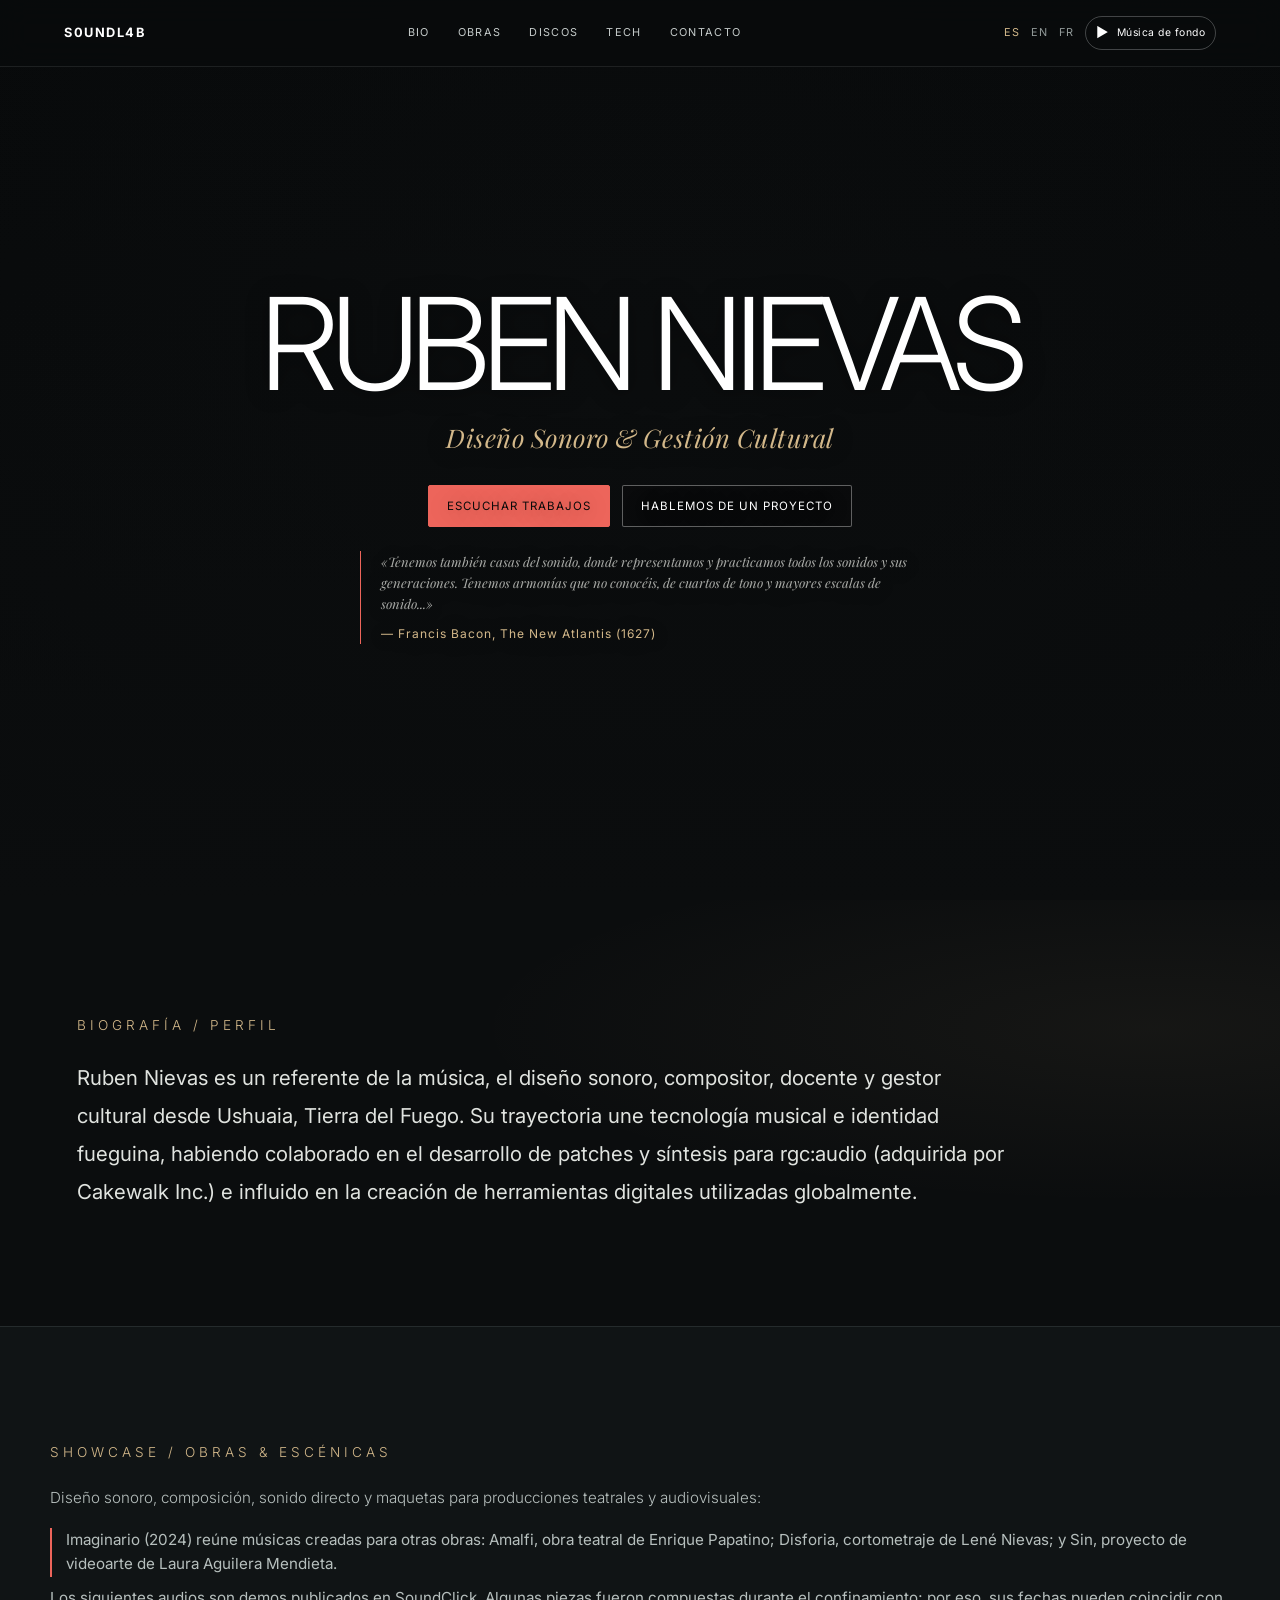
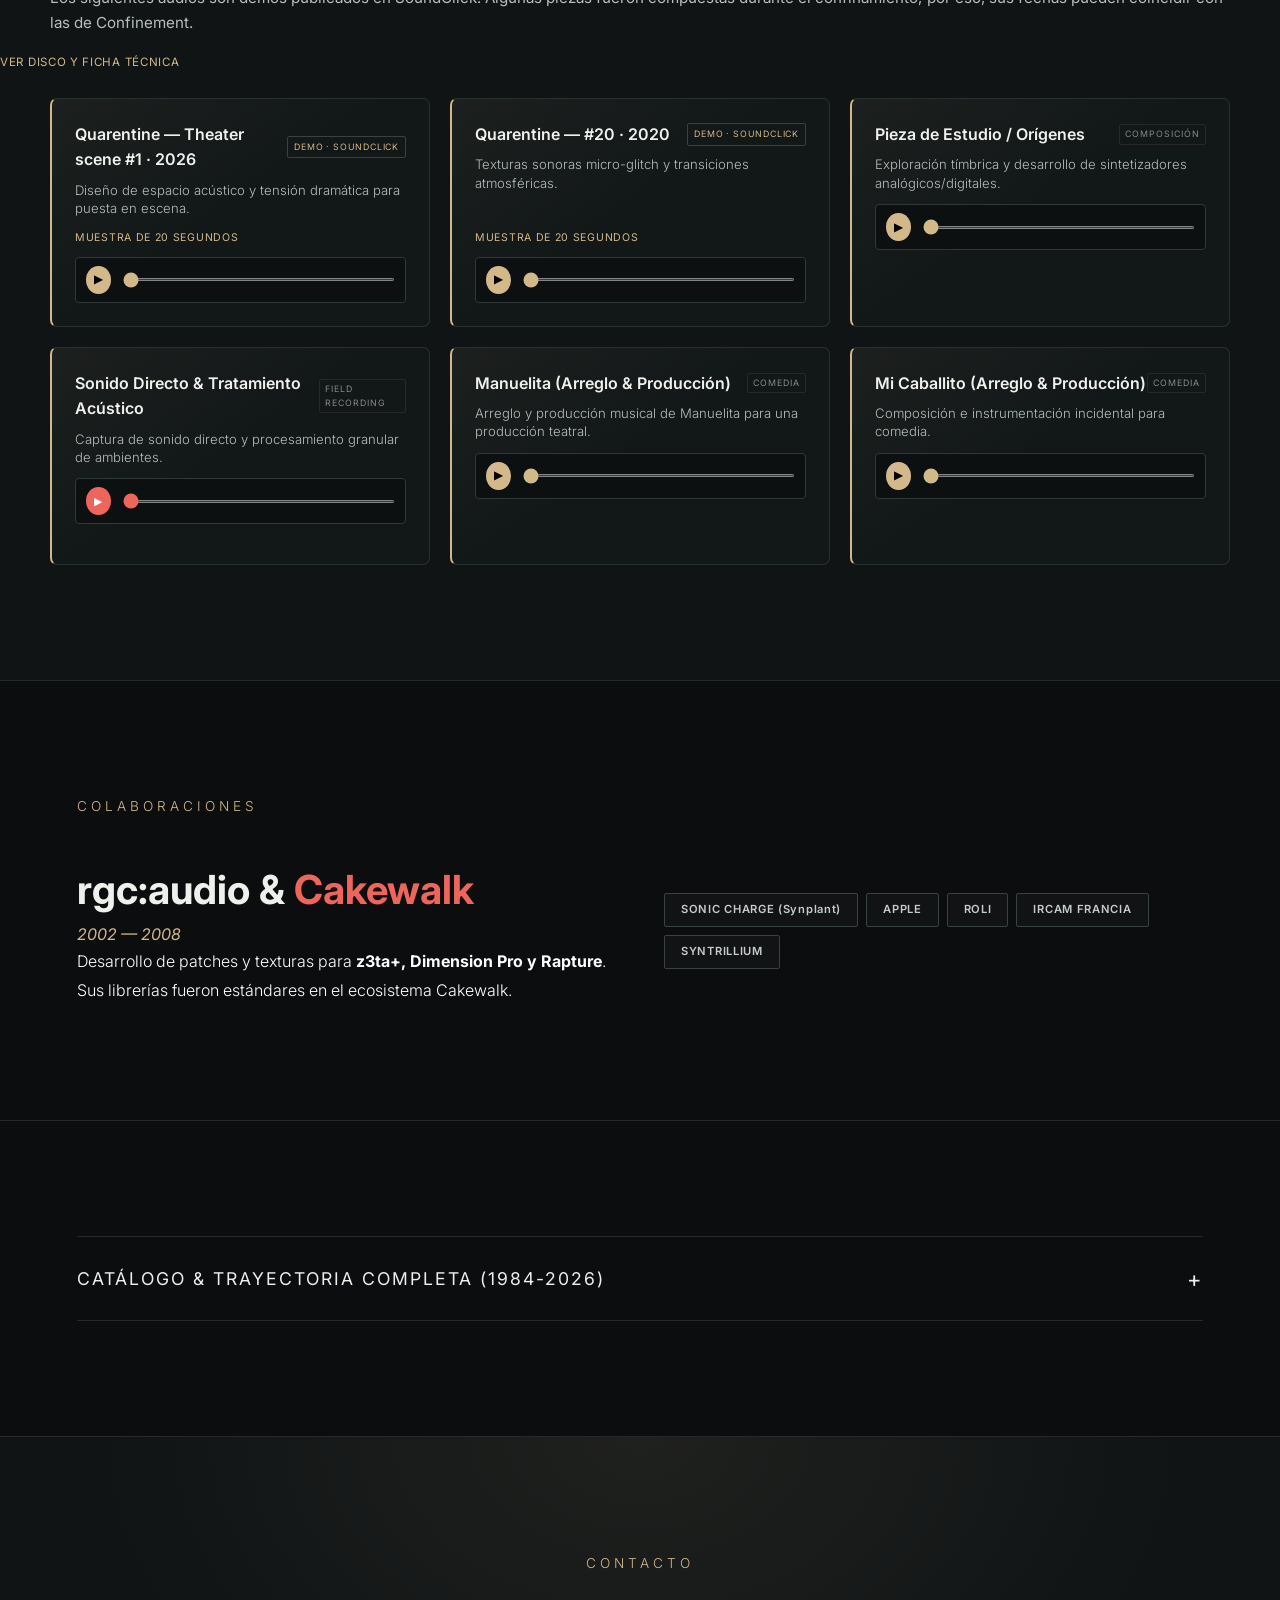
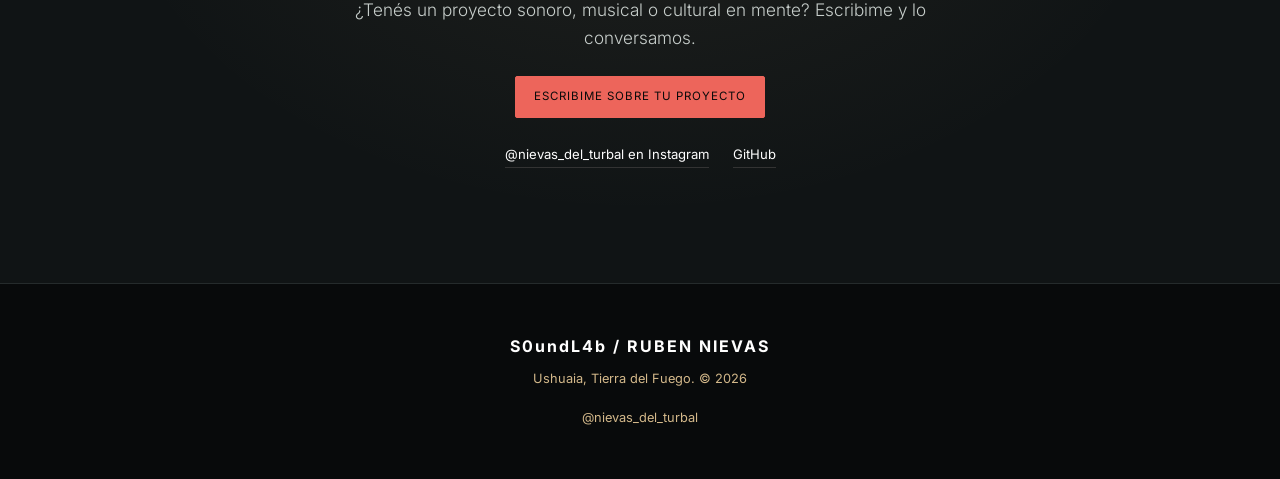
==== commit 59075759: "Actualizar sitio y organizar imágenes Co-authored-by: Copilot <223556219+Copilot@users.noreply.githu" ====
--- a/index.html
+++ b/index.html
@@ -5,39 +5,35 @@
     <meta name="viewport" content="width=device-width, initial-scale=1.0">
     
     <!-- TÍTULO PRINCIPAL Y DESCRIPCIÓN SEO -->
-    <title>Ruben Nievas — S0undL4b | Sound Design, Synthesis & Cultural Management</title>
-    <meta name="description" content="Ruben Nievas (S0undL4b) — International sound design, granular synthesis, theatrical score composition, and musical technology consultant based in Ushuaia, Tierra del Fuego. Collaboration with rgc:audio and Cakewalk.">
+    <title>Ruben Nievas — Diseño sonoro y gestión cultural en Ushuaia</title>
+    <meta name="description" content="Portfolio de Ruben Nievas: diseño sonoro, composición y gestión cultural desde Ushuaia, Tierra del Fuego. Escuchá obras, música y proyectos.">
     <meta name="author" content="Ruben Nievas">
     <meta name="robots" content="index, follow">
     <link rel="canonical" href="https://ni3v4s.github.io/">
 
     <!-- KEYWORDS MULTILINGÜES -->
-    <meta name="keywords" content="Ruben Nievas, S0undL4b, Sound Design, Granular Synthesis, Electronic Ambient, IDM, Cinematic Soundscapes, Film Score, Performing Arts Audio, rgc:audio, Cakewalk, z3ta+, Dimension Pro, Rapture, Ushuaia, Tierra del Fuego, Design Sonore, Composition Théâtrale">
+    <meta name="keywords" content="Ruben Nievas, diseño sonoro, composición musical, gestión cultural, Ushuaia, Tierra del Fuego, sonido para teatro">
 
     <!-- OPEN GRAPH / LINKEDIN & FACEBOOK -->
     <meta property="og:type" content="website">
     <meta property="og:url" content="https://ni3v4s.github.io/">
-    <meta property="og:title" content="Ruben Nievas — S0undL4b | Sound Design & Musical Technology">
-    <meta property="og:description" content="Commercial platform & archive: theatrical audio design, sound synthesis, and cultural management from Ushuaia to the world.">
-    <meta property="og:image" content="https://ni3v4s.github.io/assets/preview-og.jpg">
-    <meta property="og:locale" content="es_ES">
+    <meta property="og:title" content="Ruben Nievas — Diseño sonoro y gestión cultural">
+    <meta property="og:description" content="Obras, música y proyectos de diseño sonoro y gestión cultural desde Ushuaia, Tierra del Fuego.">
+    <meta property="og:locale" content="es_AR">
     <meta property="og:locale:alternate" content="en_US">
     <meta property="og:locale:alternate" content="fr_FR">
 
     <!-- TWITTER CARDS -->
-    <meta name="twitter:card" content="summary_large_image">
-    <meta name="twitter:title" content="Ruben Nievas — S0undL4b | Sound Design & Musical Technology">
-    <meta name="twitter:description" content="Interactive portfolio, sound design for performing arts, and synthesis archive.">
-    <meta name="twitter:image" content="https://ni3v4s.github.io/assets/preview-og.jpg">
-
-    <!-- CONFIGURACIÓN DE IDIOMAS ALTERNATIVOS (SEO TRILINGÜE) -->
+    <meta name="twitter:card" content="summary">
+    <meta name="twitter:title" content="Ruben Nievas — Diseño sonoro y gestión cultural">
+    <meta name="twitter:description" content="Obras, música y proyectos desde Ushuaia, Tierra del Fuego.">
+
+    <!-- IDIOMA PRINCIPAL -->
     <link rel="alternate" hreflang="es" href="https://ni3v4s.github.io/">
-    <link rel="alternate" hreflang="en" href="https://ni3v4s.github.io/">
-    <link rel="alternate" hreflang="fr" href="https://ni3v4s.github.io/">
     <link rel="alternate" hreflang="x-default" href="https://ni3v4s.github.io/">
 
     <!-- ESTILOS Y RECURSOS -->
-    <link rel="stylesheet" href="styles.css?v=20261028-b">
+    <link rel="stylesheet" href="styles.css?v=20261030-a">
     <link rel="icon" href="data:image/svg+xml,<svg xmlns=%22http://www.w3.org/2000/svg%22 viewBox=%220 0 100 100%22><text y=%22.9em%22 font-size=%2290%22>🎹</text></svg>">
     <link href="https://fonts.googleapis.com/css2?family=Inter:wght@300;400;700&family=Playfair+Display:ital@1&display=swap" rel="stylesheet">
     <link href="https://unpkg.com/aos@2.3.1/dist/aos.css" rel="stylesheet">
@@ -45,25 +41,30 @@
 <body>
 
     <!-- NAVEGACIÓN CON SELECTOR TRILINGÜE -->
-    <nav>
-        <div style="display: flex; align-items: center; gap: 12px;">
-            <img src="assets/logo.svg" alt="S0undL4b Logo" style="height: 22px; width: auto;" onerror="this.style.display='none'">
-            <span style="font-weight: 700; letter-spacing: 1px;">S0undL4B</span>
+    <nav aria-label="Navegación principal">
+        <a class="brand-mark" href="#top" aria-label="Ruben Nievas, inicio">S0undL4B</a>
+        <div class="nav-links">
+            <a href="#biografia" data-es="Bio" data-en="Bio" data-fr="Bio">Bio</a>
+            <a href="#audio-showcase" data-es="Obras" data-en="Work" data-fr="Œuvres">Obras</a>
+            <a href="#discography" data-es="Discos" data-en="Records" data-fr="Albums">Discos</a>
+            <a href="#technology" data-es="Tech" data-en="Tech" data-fr="Tech">Tech</a>
+            <a href="#contact" data-es="Contacto" data-en="Contact" data-fr="Contact">Contacto</a>
         </div>
-
-        <div class="lang-selector" style="display: flex; gap: 15px; font-size: 0.75rem; letter-spacing: 2px;">
-            <span class="lang-btn active" onclick="setLanguage('es')" style="cursor: pointer; opacity: 1;">ES</span>
-            <span class="lang-btn" onclick="setLanguage('en')" style="cursor: pointer; opacity: 0.5;">EN</span>
-            <span class="lang-btn" onclick="setLanguage('fr')" style="cursor: pointer; opacity: 0.5;">FR</span>
-            <button type="button" class="ambient-audio-toggle" id="ambient-audio-toggle" aria-label="Activar música de fondo" aria-pressed="false">
-                <span class="ambient-audio-icon" aria-hidden="true">▶</span>
-                <span data-es="Música de fondo" data-en="Background music" data-fr="Musique de fond">Música de fondo</span>
-            </button>
+        <div class="nav-tools">
+            <div class="lang-selector" aria-label="Idioma">
+                <button type="button" class="lang-btn active" onclick="setLanguage('es')" aria-pressed="true">ES</button>
+                <button type="button" class="lang-btn" onclick="setLanguage('en')" aria-pressed="false">EN</button>
+                <button type="button" class="lang-btn" onclick="setLanguage('fr')" aria-pressed="false">FR</button>
+                <button type="button" class="ambient-audio-toggle" id="ambient-audio-toggle" aria-label="Activar música de fondo" aria-pressed="false">
+                    <span class="ambient-audio-icon" aria-hidden="true">▶</span>
+                    <span data-es="Música de fondo" data-en="Background music" data-fr="Musique de fond">Música de fondo</span>
+                </button>
+            </div>
         </div>
     </nav>
 
     <!-- HEADER / HERO CON VIDEO Y CITA DE BACON -->
-    <header>
+    <header id="top">
         <video autoplay muted loop playsinline class="video-background">
             <source src="ushuaia_otonal.mp4" type="video/mp4">
         </video>
@@ -110,13 +111,25 @@
                data-fr="Design sonore, composition, son direct et maquettes pour le théâtre et l'audiovisuel :">
                 Diseño sonoro, composición, sonido directo y maquetas para producciones teatrales y audiovisuales:
             </p>
+            <p class="showcase-credit"
+               data-es="Imaginario (2024) reúne músicas creadas para otras obras: Amalfi, obra teatral de Enrique Papatino; Disforia, cortometraje de Lené Nievas; y Sin, proyecto de videoarte de Laura Aguilera Mendieta."
+               data-en="Imaginario (2024) brings together music created for other works: Amalfi, a play by Enrique Papatino; Disforia, a short film by Lené Nievas; and Sin, a video art project by Laura Aguilera Mendieta."
+               data-fr="Imaginario (2024) réunit des musiques créées pour d'autres œuvres : Amalfi, pièce d'Enrique Papatino ; Disforia, court métrage de Lené Nievas ; et Sin, projet de vidéo-art de Laura Aguilera Mendieta.">
+                Imaginario (2024) reúne músicas creadas para otras obras: Amalfi, obra teatral de Enrique Papatino; Disforia, cortometraje de Lené Nievas; y Sin, proyecto de videoarte de Laura Aguilera Mendieta.
+            </p>
+            <p class="demo-context"
+               data-es="Los siguientes audios son demos publicados en SoundClick. Algunas piezas fueron compuestas durante el confinamiento; por eso, sus fechas pueden coincidir con las de Confinement."
+               data-en="The following audio tracks are demos published on SoundClick. Some were composed during lockdown, so their dates may overlap with Confinement."
+               data-fr="Les extraits suivants sont des démos publiées sur SoundClick. Certaines pièces ont été composées pendant le confinement ; leurs dates peuvent donc coïncider avec celles de Confinement.">
+                Los siguientes audios son demos publicados en SoundClick. Algunas piezas fueron compuestas durante el confinamiento; por eso, sus fechas pueden coincidir con las de Confinement.
+            </p>
+            <a class="showcase-album-link" href="#discography" data-es="Ver disco y ficha técnica" data-en="Album and credits" data-fr="Album et crédits">Ver disco y ficha técnica</a>
 
             <div style="display: grid; grid-template-columns: repeat(auto-fit, minmax(280px, 1fr)); gap: 18px;" data-aos="fade-up">
                 <div class="custom-audio-card" style="background: #0a0a0a; border: 1px solid #1a1a1a; border-left: 2px solid var(--accent); padding: 14px; border-radius: 4px;">
                     <div style="display: flex; justify-content: space-between; align-items: center; margin-bottom: 8px;">
-                        <h3 style="font-size: 0.9rem; margin: 0; color: #eee; font-weight: 600;"
-                            data-es="Escena Teatral N.º 1" data-en="Theater Scene No. 1" data-fr="Scène Théâtrale N° 1">Escena Teatral N.º 1</h3>
-                        <span style="font-size: 0.55rem; border: 1px solid #282828; padding: 2px 5px; border-radius: 2px; color: #888; letter-spacing: 1px;" data-es="TEATRO" data-en="THEATER" data-fr="THÉÂTRE">TEATRO</span>
+                        <h3 style="font-size: 0.9rem; margin: 0; color: #eee; font-weight: 600;">Quarentine — Theater scene #1 · 2026</h3>
+                        <span class="demo-tag">DEMO · SOUNDCLICK</span>
                     </div>
                     <p style="font-size: 0.75rem; color: #aaa; line-height: 1.4; margin-bottom: 12px; font-weight: 300;"
                        data-es="Diseño de espacio acústico y tensión dramática para puesta en escena."
@@ -124,18 +137,18 @@
                        data-fr="Conception de l'espace acoustique et tension dramatique pour la scène.">
                         Diseño de espacio acústico y tensión dramática para puesta en escena.
                     </p>
+                    <span class="preview-note" data-es="Muestra de 20 segundos" data-en="20-second preview" data-fr="Extrait de 20 secondes">Muestra de 20 segundos</span>
                     <div class="custom-audio-controls" style="display: flex; align-items: center; gap: 12px; background: #111; padding: 6px 10px; border-radius: 3px; border: 1px solid #222;">
                         <button type="button" aria-label="Reproducir audio" onclick="toggleCustomPlay(this)" style="background: var(--accent); border: none; width: 28px; height: 28px; border-radius: 50%; color: #000; cursor: pointer; display: flex; align-items: center; justify-content: center; font-size: 0.7rem; font-weight: bold;">▶</button>
                         <input type="range" class="audio-progress" aria-label="Progreso del audio" value="0" min="0" max="100" style="flex-grow: 1; width: 100%; height: 3px; accent-color: var(--accent); cursor: pointer; background: #222;" oninput="seekAudio(this)">
-                        <audio preload="none" src="https://raw.githubusercontent.com/Ni3v4s/index/main/asset/audio/%231%20Theater%20scene.mp3" ontimeupdate="updateProgress(this)" onended="resetPlayer(this)"></audio>
+                        <audio preload="none" data-preview-seconds="20" src="asset/audio/%231%20Theater%20scene.mp3" ontimeupdate="updateProgress(this)" onended="resetPlayer(this)"></audio>
                     </div>
                 </div>
 
                 <div class="custom-audio-card" style="background: #0a0a0a; border: 1px solid #1a1a1a; border-left: 2px solid var(--accent); padding: 14px; border-radius: 4px;">
                     <div style="display: flex; justify-content: space-between; align-items: center; margin-bottom: 8px;">
-                        <h3 style="font-size: 0.9rem; margin: 0; color: #eee; font-weight: 600;"
-                            data-es="Escena Teatral N.º 2" data-en="Theater Scene No. 2" data-fr="Scène Théâtrale N° 2">Escena Teatral N.º 2</h3>
-                        <span style="font-size: 0.55rem; border: 1px solid #282828; padding: 2px 5px; border-radius: 2px; color: #888; letter-spacing: 1px;" data-es="TEATRO" data-en="THEATER" data-fr="THÉÂTRE">TEATRO</span>
+                        <h3 style="font-size: 0.9rem; margin: 0; color: #eee; font-weight: 600;">Quarentine — #20 · 2020</h3>
+                        <span class="demo-tag">DEMO · SOUNDCLICK</span>
                     </div>
                     <p style="font-size: 0.75rem; color: #aaa; line-height: 1.4; margin-bottom: 12px; font-weight: 300;"
                        data-es="Texturas sonoras micro-glitch y transiciones atmosféricas."
@@ -143,10 +156,11 @@
                        data-fr="Textures sonores micro-glitch et transitions atmosphériques.">
                         Texturas sonoras micro-glitch y transiciones atmosféricas.
                     </p>
+                    <span class="preview-note" data-es="Muestra de 20 segundos" data-en="20-second preview" data-fr="Extrait de 20 secondes">Muestra de 20 segundos</span>
                     <div class="custom-audio-controls" style="display: flex; align-items: center; gap: 12px; background: #111; padding: 6px 10px; border-radius: 3px; border: 1px solid #222;">
                         <button type="button" aria-label="Reproducir audio" onclick="toggleCustomPlay(this)" style="background: var(--accent); border: none; width: 28px; height: 28px; border-radius: 50%; color: #000; cursor: pointer; display: flex; align-items: center; justify-content: center; font-size: 0.7rem; font-weight: bold;">▶</button>
                         <input type="range" class="audio-progress" aria-label="Progreso del audio" value="0" min="0" max="100" style="flex-grow: 1; width: 100%; height: 3px; accent-color: var(--accent); cursor: pointer; background: #222;" oninput="seekAudio(this)">
-                        <audio preload="none" src="https://raw.githubusercontent.com/Ni3v4s/index/main/asset/audio/%232%20Theater%20scene.mp3" ontimeupdate="updateProgress(this)" onended="resetPlayer(this)"></audio>
+                        <audio preload="none" data-preview-seconds="20" src="asset/audio/%232%20Theater%20scene.mp3" ontimeupdate="updateProgress(this)" onended="resetPlayer(this)"></audio>
                     </div>
                 </div>
 
@@ -165,7 +179,7 @@
                     <div class="custom-audio-controls" style="display: flex; align-items: center; gap: 12px; background: #111; padding: 6px 10px; border-radius: 3px; border: 1px solid #222;">
                         <button type="button" aria-label="Reproducir audio" onclick="toggleCustomPlay(this)" style="background: var(--accent); border: none; width: 28px; height: 28px; border-radius: 50%; color: #000; cursor: pointer; display: flex; align-items: center; justify-content: center; font-size: 0.7rem; font-weight: bold;">▶</button>
                         <input type="range" class="audio-progress" aria-label="Progreso del audio" value="0" min="0" max="100" style="flex-grow: 1; width: 100%; height: 3px; accent-color: var(--accent); cursor: pointer; background: #222;" oninput="seekAudio(this)">
-                        <audio preload="none" src="https://raw.githubusercontent.com/Ni3v4s/index/main/asset/audio/%233%20Or%C3%ADgenes.mp3" ontimeupdate="updateProgress(this)" onended="resetPlayer(this)"></audio>
+                        <audio preload="none" src="asset/audio/%233%20Ori%CC%81genes.mp3" ontimeupdate="updateProgress(this)" onended="resetPlayer(this)"></audio>
                     </div>
                 </div>
 
@@ -184,7 +198,7 @@
                     <div class="custom-audio-controls" style="display: flex; align-items: center; gap: 12px; background: #111; padding: 6px 10px; border-radius: 3px; border: 1px solid #222;">
                         <button type="button" aria-label="Reproducir audio" onclick="toggleCustomPlay(this)" style="background: var(--cakewalk-red); border: none; width: 28px; height: 28px; border-radius: 50%; color: #fff; cursor: pointer; display: flex; align-items: center; justify-content: center; font-size: 0.7rem;">▶</button>
                         <input type="range" class="audio-progress" aria-label="Progreso del audio" value="0" min="0" max="100" style="flex-grow: 1; width: 100%; height: 3px; accent-color: var(--cakewalk-red); cursor: pointer; background: #222;" oninput="seekAudio(this)">
-                        <audio preload="none" src="https://raw.githubusercontent.com/Ni3v4s/index/main/asset/audio/%234Field%20Recordings%20%C2%B7%20Sonido%20Directo%20%26%20Tratamiento%20Ac%C3%BAstico.mp3" ontimeupdate="updateProgress(this)" onended="resetPlayer(this)"></audio>
+                        <audio preload="none" src="asset/audio/%234Field%20Recordings%20%C2%B7%20Sonido%20Directo%20%26%20Tratamiento%20Acu%CC%81stico.mp3" ontimeupdate="updateProgress(this)" onended="resetPlayer(this)"></audio>
                     </div>
                 </div>
 
@@ -203,7 +217,7 @@
                     <div class="custom-audio-controls" style="display: flex; align-items: center; gap: 12px; background: #111; padding: 6px 10px; border-radius: 3px; border: 1px solid #222;">
                         <button type="button" aria-label="Reproducir audio" onclick="toggleCustomPlay(this)" style="background: var(--accent); border: none; width: 28px; height: 28px; border-radius: 50%; color: #000; cursor: pointer; display: flex; align-items: center; justify-content: center; font-size: 0.7rem; font-weight: bold;">▶</button>
                         <input type="range" class="audio-progress" aria-label="Progreso del audio" value="0" min="0" max="100" style="flex-grow: 1; width: 100%; height: 3px; accent-color: var(--accent); cursor: pointer; background: #222;" oninput="seekAudio(this)">
-                        <audio preload="none" src="https://raw.githubusercontent.com/Ni3v4s/index/main/asset/audio/%235%20comedia_manuelita_daniel%20romano.mp3" ontimeupdate="updateProgress(this)" onended="resetPlayer(this)"></audio>
+                        <audio preload="none" src="asset/audio/%235%20comedia_manuelita_daniel%20romano.mp3" ontimeupdate="updateProgress(this)" onended="resetPlayer(this)"></audio>
                     </div>
                 </div>
 
@@ -222,7 +236,7 @@
                     <div class="custom-audio-controls" style="display: flex; align-items: center; gap: 12px; background: #111; padding: 6px 10px; border-radius: 3px; border: 1px solid #222;">
                         <button type="button" aria-label="Reproducir audio" onclick="toggleCustomPlay(this)" style="background: var(--accent); border: none; width: 28px; height: 28px; border-radius: 50%; color: #000; cursor: pointer; display: flex; align-items: center; justify-content: center; font-size: 0.7rem; font-weight: bold;">▶</button>
                         <input type="range" class="audio-progress" aria-label="Progreso del audio" value="0" min="0" max="100" style="flex-grow: 1; width: 100%; height: 3px; accent-color: var(--accent); cursor: pointer; background: #222;" oninput="seekAudio(this)">
-                        <audio preload="none" src="https://raw.githubusercontent.com/Ni3v4s/index/main/asset/audio/%236%20comedia_mi_caballito_arreglo-2027.mp3" ontimeupdate="updateProgress(this)" onended="resetPlayer(this)"></audio>
+                        <audio preload="none" src="asset/audio/%236%20comedia_mi_caballito_arreglo-2027.mp3" ontimeupdate="updateProgress(this)" onended="resetPlayer(this)"></audio>
                     </div>
                 </div>
             </div>
@@ -230,7 +244,7 @@
 
         <!-- LEGADO & COLABORACIONES -->
         <section id="legacy">
-            <h2 data-aos="fade-right" data-es="CORE COLLABORATION" data-en="CORE COLLABORATION" data-fr="COLLABORATIONS">CORE COLLABORATION</h2>
+            <h2 data-aos="fade-right" data-es="COLABORACIONES" data-en="COLLABORATIONS" data-fr="COLLABORATIONS">COLABORACIONES</h2>
             <div style="margin-top: 40px; display: grid; grid-template-columns: repeat(auto-fit, minmax(300px, 1fr)); gap: 40px;">
                 <div data-aos="fade-up">
                     <h3 style="font-size: 2.5rem; margin: 0;">rgc:audio & <span style="color: var(--cakewalk-red);">Cakewalk</span></h3>
@@ -252,15 +266,15 @@
         <!-- TRAYECTORIA CV ACORDEÓN -->
         <section id="cv-fold">
             <div class="cv-container">
-                <button class="cv-toggle" onclick="this.parentElement.classList.toggle('active')">
+                <button class="cv-toggle" aria-expanded="false" aria-controls="cv-content">
                     <span data-es="CATÁLOGOS & TRAYECTORIA COMPLETA (1984-2026)" data-en="FULL CATALOG & CATALOGUE (1984-2026)" data-fr="CATALOGUE COMPLET (1984-2026)">CATÁLOGO & TRAYECTORIA COMPLETA (1984-2026)</span>
                     <span class="icon-plus">+</span>
                 </button>
-                <div class="cv-content">
+                <div class="cv-content" id="cv-content">
                     <div style="padding: 40px; display: grid; grid-template-columns: repeat(auto-fit, minmax(280px, 1fr)); gap: 50px;">
                         
                         <div>
-                            <h4 data-es="Discografía &amp; Premios" data-en="Discography &amp; Awards" data-fr="Discographie &amp; distinctions" style="color: var(--cakewalk-red); text-transform: uppercase; font-size: 0.8rem; border-bottom: 1px solid #333; padding-bottom: 10px; letter-spacing: 2px;">Discografía &amp; Premios</h4>
+                            <h4 id="discography" data-es="Discografía &amp; Premios" data-en="Discography &amp; Awards" data-fr="Discographie &amp; distinctions" style="color: var(--cakewalk-red); text-transform: uppercase; font-size: 0.8rem; border-bottom: 1px solid #333; padding-bottom: 10px; letter-spacing: 2px;">Discografía &amp; Premios</h4>
                             <ul class="discography-list">
                                 <li data-es="2024: Imaginario — Instantes Sur Producciones." data-en="2024: Imaginario — Instantes Sur Producciones." data-fr="2024 : Imaginario — Instantes Sur Producciones."><strong>2024: Imaginario</strong> — Instantes Sur Producciones.</li>
                                 <li data-es="2022: Tales — Instantes Sur Producciones." data-en="2022: Tales — Instantes Sur Producciones." data-fr="2022 : Tales — Instantes Sur Producciones."><strong>2022: Tales</strong> — Instantes Sur Producciones.</li>
@@ -276,6 +290,17 @@
                                 <a class="cv-link" href="https://tidal.com/artist/5552263/u" target="_blank" rel="noopener noreferrer">Tidal</a>
                                 <a class="cv-link" href="https://open.spotify.com/artist/4gftDU20natF8YOuUCCzZ5?si=j-5wgzTVQNGaPeygLbGdaw" target="_blank" rel="noopener noreferrer">Spotify</a>
                             </div>
+                            <div class="spotify-embed">
+                                <p data-es="Escuchá el catálogo en Spotify" data-en="Listen to the catalog on Spotify" data-fr="Écoutez le catalogue sur Spotify">Escuchá el catálogo en Spotify</p>
+                                <iframe
+                                    title="Reproductor del perfil de Ruben Nievas en Spotify"
+                                    src="https://open.spotify.com/embed/artist/4gftDU20natF8YOuUCCzZ5?utm_source=generator"
+                                    width="100%"
+                                    height="352"
+                                    loading="lazy"
+                                    allow="autoplay; clipboard-write; encrypted-media; fullscreen; picture-in-picture">
+                                </iframe>
+                            </div>
                             <details class="album-detail">
                                 <summary data-es="IMAGINARIO (2024) — FICHA TÉCNICA Y CONCEPTO" data-en="IMAGINARIO (2024) — TECHNICAL SHEET & CONCEPT" data-fr="IMAGINARIO (2024) — FICHE TECHNIQUE & CONCEPT">IMAGINARIO (2024) — FICHA TÉCNICA Y CONCEPTO</summary>
                                 <div class="album-detail-content">
@@ -455,7 +480,7 @@
                         </div>
 
                         <div>
-                            <h4 data-es="Tecnología Musical" data-en="Music Technology" data-fr="Technologie musicale" style="color: var(--cakewalk-red); text-transform: uppercase; font-size: 0.8rem; border-bottom: 1px solid #333; padding-bottom: 10px; letter-spacing: 2px;">Tecnología Musical</h4>
+                            <h4 id="technology" data-es="Tecnología Musical" data-en="Music Technology" data-fr="Technologie musicale" style="color: var(--cakewalk-red); text-transform: uppercase; font-size: 0.8rem; border-bottom: 1px solid #333; padding-bottom: 10px; letter-spacing: 2px;">Tecnología Musical</h4>
                             <ul style="list-style: none; padding: 20px 0 0 0; font-size: 0.85rem; line-height: 1.8;">
                                 <li data-es="Apple (Frankfurt): Diseñador de sonido para Logic Pro." data-en="Apple (Frankfurt): Sound Designer for Logic Pro." data-fr="Apple (Francfort) : concepteur sonore pour Logic Pro."><strong>Apple (Frankfurt):</strong> Sound Designer Logic Pro.</li>
                                 <li data-es="Yamaha Japón: Soluciones Dante/MADI." data-en="Yamaha Japan: Dante/MADI solutions." data-fr="Yamaha Japon : solutions Dante/MADI."><strong>Yamaha Japón:</strong> Soluciones Dante/MADI.</li>
@@ -482,16 +507,20 @@
         <section id="contact">
             <h2 data-aos="fade-right" data-es="CONTACTO" data-en="CONTACT" data-fr="CONTACT">CONTACTO</h2>
             <p class="contact-invitation" data-es="¿Tenés un proyecto sonoro, musical o cultural en mente? Escribime y lo conversamos." data-en="Have a sound, music, or cultural project in mind? Get in touch and let's talk." data-fr="Vous avez un projet sonore, musical ou culturel en tête ? Écrivez-moi pour en parler.">¿Tenés un proyecto sonoro, musical o cultural en mente? Escribime y lo conversamos.</p>
-            <a class="cta-link cta-link-primary contact-cta" href="mailto:ruben_nievas@me.com?subject=Consulta%20por%20un%20proyecto" data-es="Escribime sobre tu proyecto" data-en="Tell me about your project" data-fr="Parlez-moi de votre projet">Escribime sobre tu proyecto</a>
-            <p style="font-weight: 300; color: #ccc;">GitHub: <a href="https://github.com/Ni3v4s" target="_blank" rel="noopener noreferrer" class="cv-link">github.com/Ni3v4s</a> | Mail: <a href="mailto:ruben_nievas@me.com" class="cv-link">ruben_nievas@me.com</a></p>
+            <a class="cta-link cta-link-primary contact-cta" href="mailto:ruben_nievas&#64;me.com?subject=Consulta%20por%20un%20proyecto" data-es="Escribime sobre tu proyecto" data-en="Tell me about your project" data-fr="Parlez-moi de votre projet">Escribime sobre tu proyecto</a>
+            <p class="contact-links">
+                <a href="https://www.instagram.com/nievas_del_turbal/" target="_blank" rel="noopener noreferrer" class="cv-link">@nievas_del_turbal en Instagram</a>
+                <a href="https://github.com/Ni3v4s" target="_blank" rel="noopener noreferrer" class="cv-link">GitHub</a>
+            </p>
         </section>
     </main>
 
 
 
-    <footer style="padding: 80px 10%; text-align: center; background: #000;">
+    <footer>
         <p style="font-weight: 700; letter-spacing: 2px;">S0undL4b / RUBEN NIEVAS</p>
         <p style="color: var(--accent); font-size: 0.8rem; margin-top: 10px;">Ushuaia, Tierra del Fuego. &copy; 2026</p>
+        <a href="https://www.instagram.com/nievas_del_turbal/" target="_blank" rel="noopener noreferrer">@nievas_del_turbal</a>
     </footer>
 
     <script src="https://unpkg.com/aos@2.3.1/dist/aos.js"></script>
@@ -503,7 +532,9 @@
         function setLanguage(lang) {
             document.documentElement.lang = lang;
             document.querySelectorAll('.lang-btn').forEach(function (button) {
-                button.style.opacity = button.innerText.toLowerCase() === lang ? '1' : '0.5';
+                const isActive = button.innerText.toLowerCase() === lang;
+                button.classList.toggle('active', isActive);
+                button.setAttribute('aria-pressed', String(isActive));
             });
 
             document.querySelectorAll('[data-' + lang + ']').forEach(function (element) {
@@ -546,8 +577,20 @@
         function updateProgress(audio) {
             const controls = audio.closest('.custom-audio-controls');
             const progress = controls && controls.querySelector('.audio-progress');
-            if (progress && Number.isFinite(audio.duration) && audio.duration > 0) {
-                progress.value = (audio.currentTime / audio.duration) * 100;
+            const previewSeconds = Number(audio.dataset.previewSeconds);
+            const duration = Number.isFinite(previewSeconds) && previewSeconds > 0
+                ? Math.min(audio.duration, previewSeconds)
+                : audio.duration;
+
+            if (Number.isFinite(duration) && duration > 0 && audio.currentTime >= duration) {
+                audio.pause();
+                audio.currentTime = 0;
+                resetPlayer(audio);
+                return;
+            }
+
+            if (progress && Number.isFinite(duration) && duration > 0) {
+                progress.value = (audio.currentTime / duration) * 100;
             }
         }
 
@@ -555,7 +598,11 @@
             const controls = input.closest('.custom-audio-controls');
             const audio = controls && controls.querySelector('audio');
             if (audio && Number.isFinite(audio.duration) && audio.duration > 0) {
-                audio.currentTime = (input.value / 100) * audio.duration;
+                const previewSeconds = Number(audio.dataset.previewSeconds);
+                const duration = Number.isFinite(previewSeconds) && previewSeconds > 0
+                    ? Math.min(audio.duration, previewSeconds)
+                    : audio.duration;
+                audio.currentTime = (input.value / 100) * duration;
             }
         }
 
@@ -621,13 +668,56 @@
         window.addEventListener('scroll', updateHeaderOnScroll, { passive: true });
         window.addEventListener('resize', updateHeaderOnScroll);
         const cvToggle = document.querySelector('.cv-toggle');
-        if (cvToggle) {
+        const cvContainer = document.querySelector('.cv-container');
+        if (cvToggle && cvContainer) {
             cvToggle.addEventListener('click', function () {
+                const isOpen = cvContainer.classList.toggle('active');
+                cvToggle.setAttribute('aria-expanded', String(isOpen));
                 window.requestAnimationFrame(updateHeaderOnScroll);
             });
         }
+
+        function openCvSection(sectionId) {
+            const section = document.getElementById(sectionId);
+            if (!section || !cvContainer || !cvToggle) return;
+
+            const wasOpen = cvContainer.classList.contains('active');
+            cvContainer.classList.add('active');
+            cvToggle.setAttribute('aria-expanded', 'true');
+
+            function scrollToSection() {
+                section.scrollIntoView({ behavior: 'smooth', block: 'start' });
+                updateHeaderOnScroll();
+            }
+
+            if (wasOpen) {
+                window.requestAnimationFrame(scrollToSection);
+                return;
+            }
+
+            const cvContent = document.getElementById('cv-content');
+            if (!cvContent) return;
+            cvContent.addEventListener('transitionend', function onExpand(event) {
+                if (event.propertyName === 'max-height') scrollToSection();
+            }, { once: true });
+        }
+
+        document.querySelectorAll('.nav-links a[href="#discography"], .nav-links a[href="#technology"]').forEach(function (link) {
+            link.addEventListener('click', function () {
+                if (location.hash === link.hash) openCvSection(link.hash.slice(1));
+            });
+        });
+        window.addEventListener('hashchange', function () {
+            if (location.hash === '#discography' || location.hash === '#technology') {
+                openCvSection(location.hash.slice(1));
+            }
+        });
+        if (location.hash === '#discography' || location.hash === '#technology') {
+            openCvSection(location.hash.slice(1));
+        }
+
         updateHeaderOnScroll();
     </script>
-    <script src="script.js?v=20261028-c"></script>
+    <script src="script.js?v=20261030-a"></script>
 </body>
 </html>
--- a/styles.css
+++ b/styles.css
@@ -454,4 +454,473 @@
     #ambient-audio-toggle > span:not(.ambient-audio-icon) {
         display: none;
     }
+}
+
+:root {
+    --accent: #d3b88a;
+    --cakewalk-red: #ed655b;
+    --bg-color: #0b0d0e;
+    --surface-dark: #111516;
+    --card-bg: #121617;
+    --border-color: #252b2c;
+    --border-hover: #485052;
+    --text-muted: #a0a9a8;
+}
+
+nav {
+    display: grid;
+    grid-template-columns: auto 1fr auto;
+    gap: 28px;
+    padding: 16px 5%;
+    background: rgba(8, 11, 12, 0.88);
+    border-bottom: 1px solid rgba(255, 255, 255, 0.09);
+    mix-blend-mode: normal;
+    backdrop-filter: blur(16px);
+    -webkit-backdrop-filter: blur(16px);
+}
+
+.brand-mark,
+.nav-links a {
+    color: var(--text-primary);
+    text-decoration: none;
+}
+
+.brand-mark {
+    font-weight: 700;
+    letter-spacing: 1.5px;
+    white-space: nowrap;
+}
+
+.nav-links {
+    display: flex;
+    align-items: center;
+    justify-content: center;
+    gap: clamp(14px, 2.2vw, 32px);
+}
+
+.nav-links a {
+    color: #c5cbca;
+    font-size: 0.68rem;
+    letter-spacing: 1.3px;
+    transition: color 0.2s ease;
+}
+
+.nav-links a:hover,
+.nav-links a:focus-visible,
+.brand-mark:hover {
+    color: var(--accent);
+}
+
+.nav-tools,
+.lang-selector {
+    display: flex;
+    align-items: center;
+    gap: 11px;
+}
+
+.lang-selector {
+    justify-content: flex-end;
+    flex-wrap: nowrap;
+}
+
+.lang-btn {
+    border: 0;
+    padding: 4px 0;
+    background: none;
+    color: #929a99;
+    font: inherit;
+    font-size: 0.68rem;
+    letter-spacing: 1px;
+    cursor: pointer;
+}
+
+.lang-btn.active,
+.lang-btn:hover {
+    color: var(--accent);
+}
+
+.lang-btn:focus-visible,
+.nav-links a:focus-visible,
+.brand-mark:focus-visible {
+    outline: 2px solid var(--accent);
+    outline-offset: 4px;
+}
+
+#ambient-audio-toggle {
+    border-color: rgba(255, 255, 255, 0.24);
+    font-size: 0.65rem;
+}
+
+header {
+    min-height: 680px;
+    height: 100svh;
+    padding: 100px 24px 70px;
+}
+
+header::after {
+    content: "";
+    position: absolute;
+    inset: 0;
+    z-index: -1;
+    background:
+        linear-gradient(180deg, rgba(7, 9, 10, 0.35), transparent 32%, var(--bg-color) 100%),
+        radial-gradient(ellipse at 50% 40%, rgba(12, 15, 16, 0.06), rgba(7, 9, 10, 0.72));
+    pointer-events: none;
+}
+
+.video-background {
+    opacity: 0.62;
+    filter: grayscale(55%) contrast(1.08) saturate(0.75);
+}
+
+.header-content {
+    position: relative;
+    max-width: 900px;
+    text-shadow: 0 2px 22px rgba(0, 0, 0, 0.45);
+}
+
+h1 {
+    font-size: clamp(3.2rem, 11vw, 8rem);
+    letter-spacing: -0.065em;
+}
+
+.subtitle {
+    color: var(--accent);
+    letter-spacing: 0.02em;
+}
+
+.bacon-quote {
+    max-width: 560px !important;
+    margin: 24px auto 0 !important;
+    color: rgba(238, 239, 234, 0.7) !important;
+    font-size: 0.82rem !important;
+}
+
+section {
+    padding: clamp(72px, 9vw, 124px) max(6vw, calc((100vw - 1180px) / 2));
+    scroll-margin-top: 84px;
+}
+
+section h2 {
+    color: var(--accent);
+    margin-bottom: 22px;
+}
+
+#biografia {
+    background:
+        radial-gradient(ellipse at 90% 30%, rgba(211, 184, 138, 0.055), transparent 42%),
+        var(--bg-color);
+}
+
+#biografia .bio-text {
+    max-width: 72ch;
+    color: #e0e3df;
+    font-size: clamp(1.05rem, 1.6vw, 1.35rem);
+    line-height: 1.85;
+}
+
+#audio-showcase {
+    padding-top: clamp(72px, 9vw, 124px) !important;
+    padding-bottom: clamp(72px, 9vw, 124px) !important;
+    background: #101415;
+}
+
+#audio-showcase h2,
+#audio-showcase > p {
+    max-width: 1180px;
+    margin-right: auto;
+    margin-left: auto;
+}
+
+#audio-showcase > p {
+    color: #b6bfbd !important;
+    font-size: 0.95rem !important;
+}
+
+.showcase-credit {
+    margin-top: -12px !important;
+    margin-bottom: 8px !important;
+    padding-left: 14px;
+    border-left: 2px solid var(--cakewalk-red);
+    color: #e0e3df !important;
+    font-size: 0.84rem !important;
+}
+
+.demo-context {
+    margin-bottom: 12px !important;
+    color: var(--text-muted) !important;
+    font-size: 0.78rem !important;
+    line-height: 1.7;
+}
+
+.showcase-album-link {
+    display: inline-block;
+    margin: 0 0 26px;
+    color: var(--accent);
+    font-size: 0.72rem;
+    letter-spacing: 0.7px;
+    text-decoration: none;
+    text-transform: uppercase;
+}
+
+.showcase-album-link:hover {
+    color: #f0d7ac;
+}
+
+#audio-showcase > div[data-aos] {
+    grid-template-columns: repeat(auto-fit, minmax(min(100%, 320px), 1fr)) !important;
+    gap: 20px !important;
+    max-width: 1180px;
+    margin: 0 auto;
+}
+
+.custom-audio-card {
+    position: relative;
+    display: flex;
+    min-height: 218px;
+    flex-direction: column;
+    overflow: hidden;
+    border-color: #293031 !important;
+    border-left-color: var(--accent) !important;
+    border-radius: 7px !important;
+    background:
+        linear-gradient(145deg, rgba(211, 184, 138, 0.055), transparent 48%),
+        #121718 !important;
+    padding: 23px !important;
+    transition: transform 0.25s ease, border-color 0.25s ease, background-color 0.25s ease;
+}
+
+.custom-audio-card:hover {
+    transform: translateY(-4px);
+    border-color: #647070 !important;
+}
+
+.custom-audio-card h3 {
+    color: #f0f1ed !important;
+    font-size: 1rem !important;
+}
+
+.demo-tag {
+    flex: 0 0 auto;
+    border: 1px solid #394243;
+    border-radius: 2px;
+    padding: 3px 6px;
+    color: var(--accent);
+    font-size: 0.55rem;
+    letter-spacing: 0.8px;
+    white-space: nowrap;
+}
+
+.custom-audio-card > p {
+    color: #b5bfbd !important;
+    font-size: 0.82rem !important;
+}
+
+.preview-note {
+    margin: auto 0 10px;
+    color: var(--accent);
+    font-size: 0.66rem;
+    letter-spacing: 0.7px;
+    text-transform: uppercase;
+}
+
+.custom-audio-controls {
+    width: 100%;
+    min-height: 46px;
+    border-color: #30393a !important;
+    border-radius: 4px !important;
+    background: #0c1011 !important;
+}
+
+#legacy,
+#cv-fold {
+    background: var(--bg-color);
+}
+
+#legacy h3 {
+    color: #eef0ec;
+}
+
+#legacy > div {
+    grid-template-columns: repeat(auto-fit, minmax(min(100%, 300px), 1fr)) !important;
+}
+
+#legacy .tag {
+    border-color: #394243;
+    background: rgba(255, 255, 255, 0.025);
+    color: #c5ccca;
+    font-weight: 600;
+    letter-spacing: 0.7px;
+}
+
+.cv-container {
+    max-width: 1180px;
+    margin: 0 auto;
+}
+
+.cv-toggle {
+    padding: 28px 0;
+    border-top: 1px solid var(--border-color);
+    border-bottom: 1px solid var(--border-color);
+    color: #ecefea;
+}
+
+.cv-content {
+    background:
+        radial-gradient(ellipse at top left, rgba(211, 184, 138, 0.045), transparent 50%),
+        #101415;
+}
+
+.cv-content > div {
+    padding: clamp(22px, 5vw, 48px) !important;
+    grid-template-columns: repeat(auto-fit, minmax(min(100%, 280px), 1fr)) !important;
+}
+
+#discography,
+#technology {
+    scroll-margin-top: 100px;
+}
+
+.spotify-embed {
+    margin: 26px 0 34px;
+}
+
+.spotify-embed p {
+    margin-bottom: 10px;
+    color: var(--text-muted);
+    font-size: 0.75rem;
+    letter-spacing: 0.5px;
+}
+
+.spotify-embed iframe {
+    display: block;
+    border: 0;
+    border-radius: 8px;
+}
+
+.album-detail {
+    border-color: #303839;
+}
+
+.album-detail summary {
+    color: var(--accent);
+}
+
+#contact {
+    text-align: center;
+    background:
+        radial-gradient(ellipse at 50% 0, rgba(211, 184, 138, 0.08), transparent 60%),
+        #101415;
+}
+
+#contact .contact-invitation {
+    max-width: 56ch;
+    margin: 0 auto 24px;
+    color: #c7cecb;
+    font-size: 1.08rem;
+}
+
+.contact-cta {
+    margin-bottom: 18px;
+}
+
+.contact-links {
+    display: flex;
+    justify-content: center;
+    flex-wrap: wrap;
+    gap: 12px 24px;
+    margin-top: 8px;
+    font-size: 0.82rem;
+}
+
+footer {
+    padding: 50px 6%;
+    text-align: center;
+    background: #080a0b;
+}
+
+footer > a {
+    display: inline-block;
+    margin-top: 18px;
+    color: var(--accent);
+    font-size: 0.8rem;
+    text-decoration: none;
+}
+
+@media (max-width: 900px) {
+    nav {
+        grid-template-columns: auto 1fr;
+        gap: 10px 20px;
+        padding: 13px 5%;
+    }
+
+    .nav-tools {
+        justify-content: flex-end;
+    }
+
+    .nav-links {
+        grid-column: 1 / -1;
+        grid-row: 2;
+        justify-content: flex-start;
+        gap: 24px;
+        overflow-x: auto;
+        padding: 4px 0 2px;
+        scrollbar-width: none;
+    }
+
+    .nav-links::-webkit-scrollbar {
+        display: none;
+    }
+}
+
+@media (max-width: 480px) {
+    nav {
+        gap: 8px 12px;
+        padding: 11px 5%;
+    }
+
+    .brand-mark {
+        font-size: 0.72rem;
+    }
+
+    .nav-links {
+        gap: 20px;
+    }
+
+    .nav-links a {
+        font-size: 0.63rem;
+        white-space: nowrap;
+    }
+
+    .nav-tools,
+    .lang-selector {
+        gap: 8px;
+    }
+
+    #ambient-audio-toggle {
+        min-width: 30px;
+        width: 30px;
+        padding: 4px;
+    }
+
+    header {
+        min-height: 600px;
+    }
+
+    .bacon-quote {
+        font-size: 0.72rem !important;
+    }
+}
+
+@media (prefers-reduced-motion: reduce) {
+    html {
+        scroll-behavior: auto;
+    }
+
+    *,
+    *::before,
+    *::after {
+        transition-duration: 0.01ms !important;
+        animation-duration: 0.01ms !important;
+    }
 }
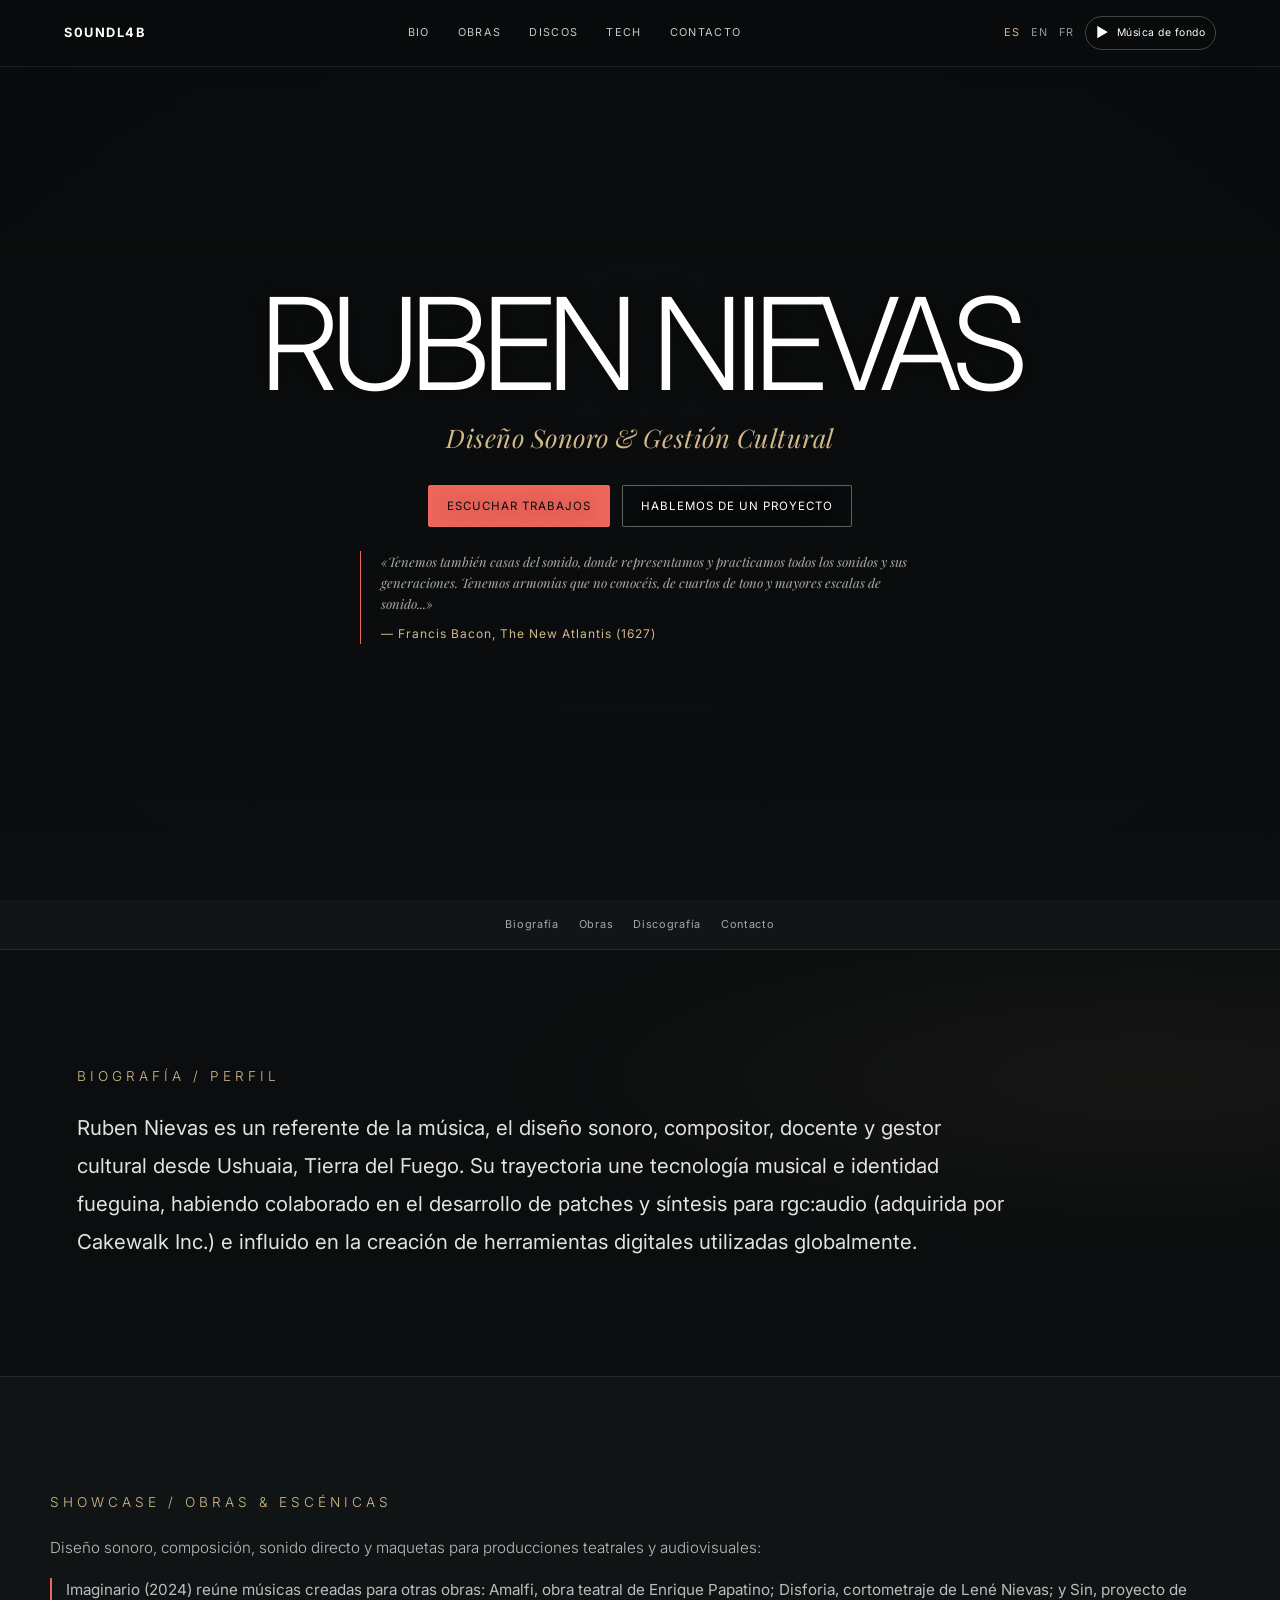
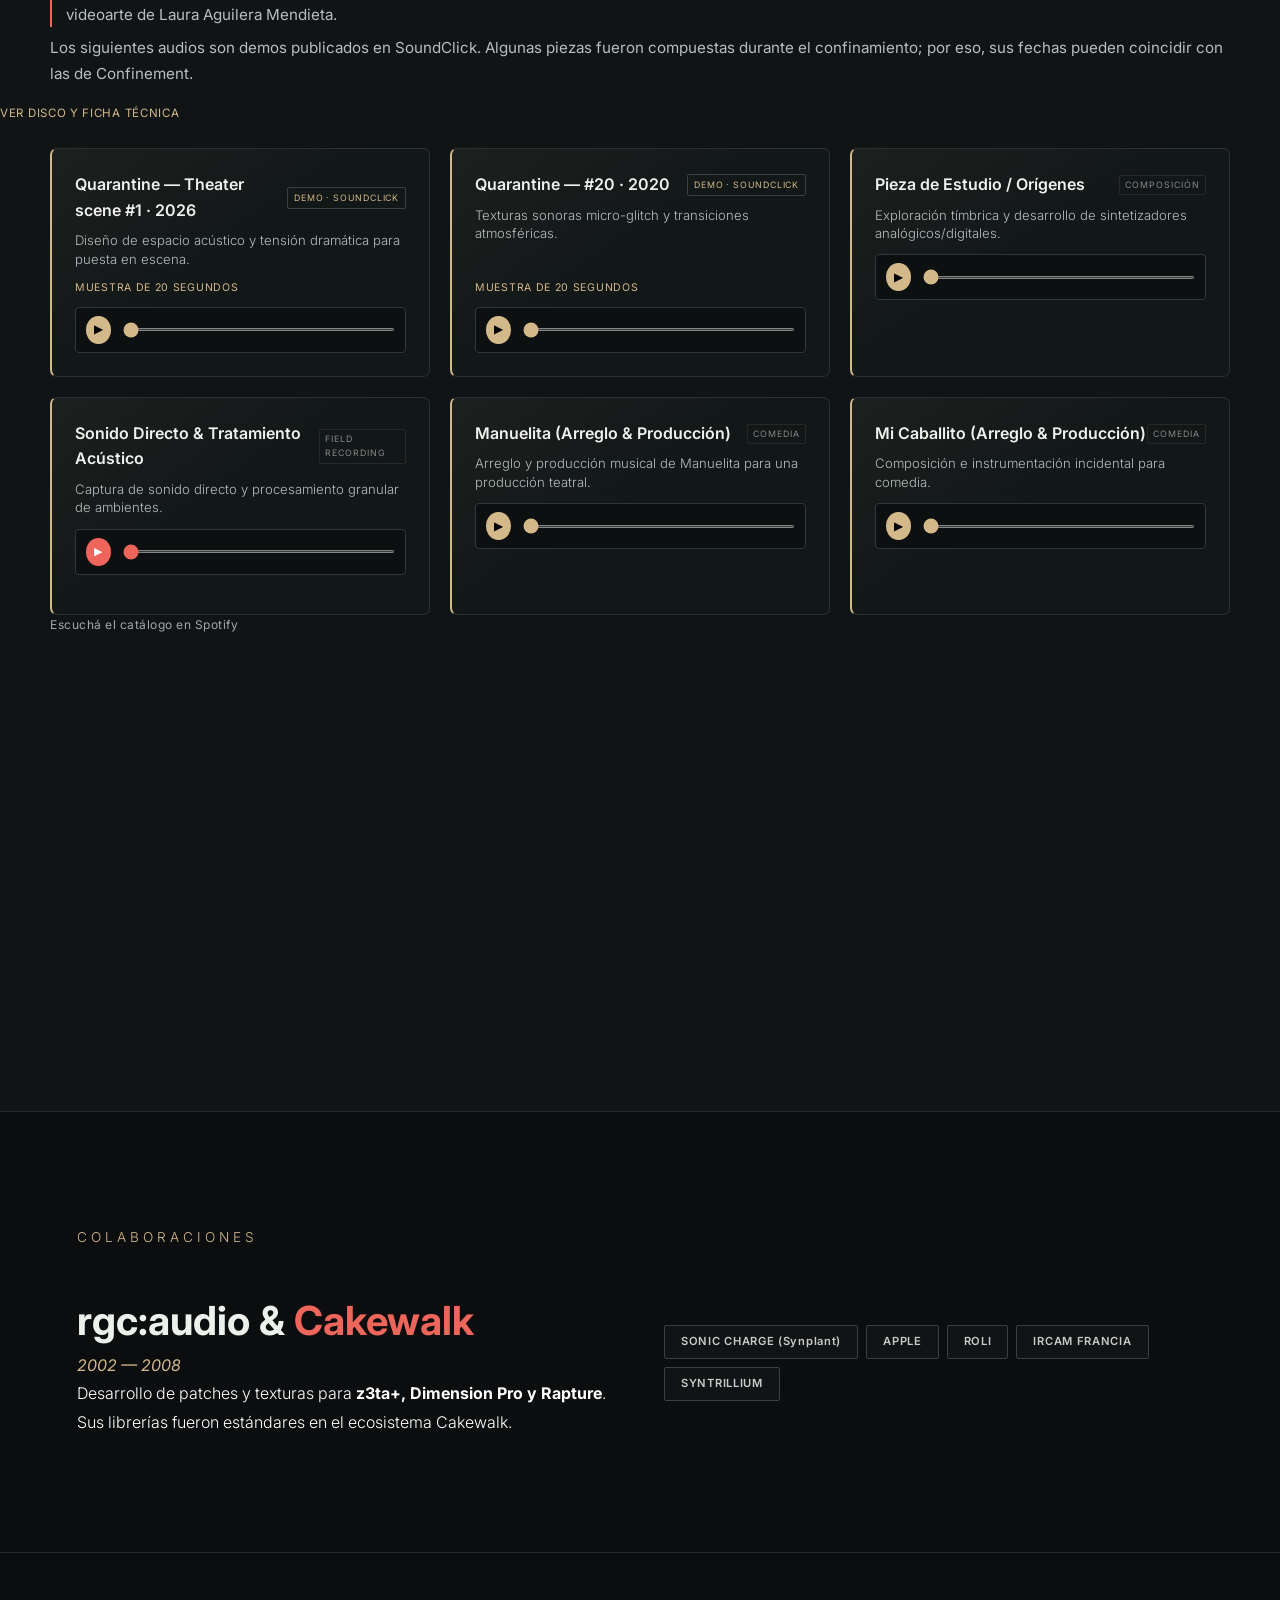
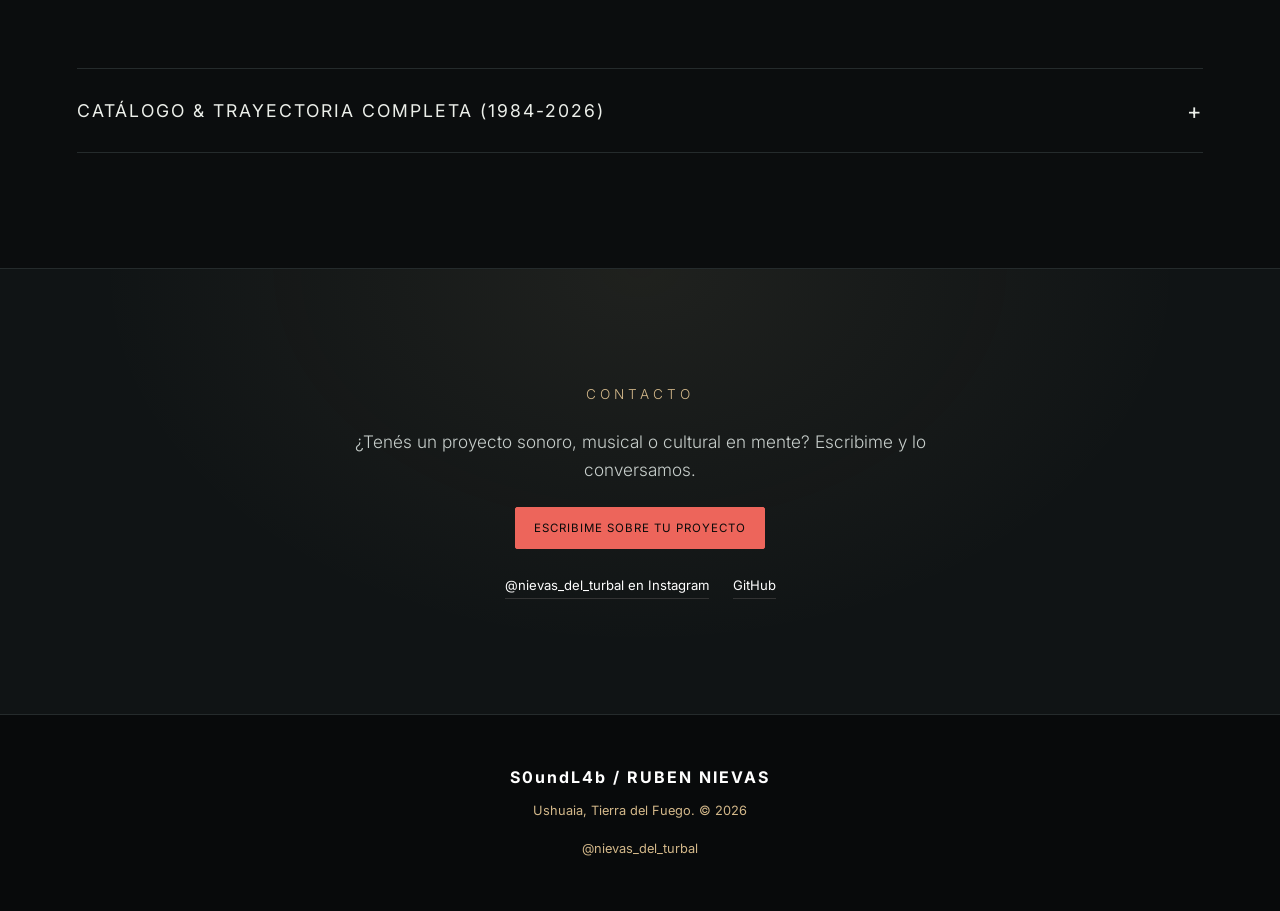
==== commit c3f62b2f: "Mejorar navegación y reproducción de audio Co-authored-by: Copilot <223556219+Copilot@users.noreply." ====
--- a/index.html
+++ b/index.html
@@ -9,14 +9,14 @@
     <meta name="description" content="Portfolio de Ruben Nievas: diseño sonoro, composición y gestión cultural desde Ushuaia, Tierra del Fuego. Escuchá obras, música y proyectos.">
     <meta name="author" content="Ruben Nievas">
     <meta name="robots" content="index, follow">
-    <link rel="canonical" href="https://ni3v4s.github.io/">
+    <link rel="canonical" href="https://ni3v4s.github.io/index/">
 
     <!-- KEYWORDS MULTILINGÜES -->
     <meta name="keywords" content="Ruben Nievas, diseño sonoro, composición musical, gestión cultural, Ushuaia, Tierra del Fuego, sonido para teatro">
 
     <!-- OPEN GRAPH / LINKEDIN & FACEBOOK -->
     <meta property="og:type" content="website">
-    <meta property="og:url" content="https://ni3v4s.github.io/">
+    <meta property="og:url" content="https://ni3v4s.github.io/index/">
     <meta property="og:title" content="Ruben Nievas — Diseño sonoro y gestión cultural">
     <meta property="og:description" content="Obras, música y proyectos de diseño sonoro y gestión cultural desde Ushuaia, Tierra del Fuego.">
     <meta property="og:locale" content="es_AR">
@@ -29,11 +29,11 @@
     <meta name="twitter:description" content="Obras, música y proyectos desde Ushuaia, Tierra del Fuego.">
 
     <!-- IDIOMA PRINCIPAL -->
-    <link rel="alternate" hreflang="es" href="https://ni3v4s.github.io/">
-    <link rel="alternate" hreflang="x-default" href="https://ni3v4s.github.io/">
+    <link rel="alternate" hreflang="es" href="https://ni3v4s.github.io/index/">
+    <link rel="alternate" hreflang="x-default" href="https://ni3v4s.github.io/index/">
 
     <!-- ESTILOS Y RECURSOS -->
-    <link rel="stylesheet" href="styles.css?v=20261030-a">
+    <link rel="stylesheet" href="styles.css?v=20261031-c">
     <link rel="icon" href="data:image/svg+xml,<svg xmlns=%22http://www.w3.org/2000/svg%22 viewBox=%220 0 100 100%22><text y=%22.9em%22 font-size=%2290%22>🎹</text></svg>">
     <link href="https://fonts.googleapis.com/css2?family=Inter:wght@300;400;700&family=Playfair+Display:ital@1&display=swap" rel="stylesheet">
     <link href="https://unpkg.com/aos@2.3.1/dist/aos.css" rel="stylesheet">
@@ -89,6 +89,13 @@
     </header>
 
     <main>
+        <nav class="page-index" aria-label="Índice de secciones">
+            <a href="#biografia" data-es="Biografía" data-en="Biography" data-fr="Biographie">Biografía</a>
+            <a href="#audio-showcase" data-es="Obras" data-en="Selected work" data-fr="Œuvres">Obras</a>
+            <a href="#discography" data-es="Discografía" data-en="Discography" data-fr="Discographie">Discografía</a>
+            <a href="#contact" data-es="Contacto" data-en="Contact" data-fr="Contact">Contacto</a>
+        </nav>
+
         <!-- BIOGRAFÍA / PERFIL -->
         <section id="biografia">
             <h2 data-aos="fade-right" data-es="BIOGRAFÍA / PERFIL" data-en="BIOGRAPHY / PROFILE" data-fr="BIOGRAPHIE / PROFIL">BIOGRAFÍA / PERFIL</h2>
@@ -128,7 +135,7 @@
             <div style="display: grid; grid-template-columns: repeat(auto-fit, minmax(280px, 1fr)); gap: 18px;" data-aos="fade-up">
                 <div class="custom-audio-card" style="background: #0a0a0a; border: 1px solid #1a1a1a; border-left: 2px solid var(--accent); padding: 14px; border-radius: 4px;">
                     <div style="display: flex; justify-content: space-between; align-items: center; margin-bottom: 8px;">
-                        <h3 style="font-size: 0.9rem; margin: 0; color: #eee; font-weight: 600;">Quarentine — Theater scene #1 · 2026</h3>
+                        <h3 style="font-size: 0.9rem; margin: 0; color: #eee; font-weight: 600;">Quarantine — Theater scene #1 · 2026</h3>
                         <span class="demo-tag">DEMO · SOUNDCLICK</span>
                     </div>
                     <p style="font-size: 0.75rem; color: #aaa; line-height: 1.4; margin-bottom: 12px; font-weight: 300;"
@@ -141,13 +148,13 @@
                     <div class="custom-audio-controls" style="display: flex; align-items: center; gap: 12px; background: #111; padding: 6px 10px; border-radius: 3px; border: 1px solid #222;">
                         <button type="button" aria-label="Reproducir audio" onclick="toggleCustomPlay(this)" style="background: var(--accent); border: none; width: 28px; height: 28px; border-radius: 50%; color: #000; cursor: pointer; display: flex; align-items: center; justify-content: center; font-size: 0.7rem; font-weight: bold;">▶</button>
                         <input type="range" class="audio-progress" aria-label="Progreso del audio" value="0" min="0" max="100" style="flex-grow: 1; width: 100%; height: 3px; accent-color: var(--accent); cursor: pointer; background: #222;" oninput="seekAudio(this)">
-                        <audio preload="none" data-preview-seconds="20" src="asset/audio/%231%20Theater%20scene.mp3" ontimeupdate="updateProgress(this)" onended="resetPlayer(this)"></audio>
+                        <audio preload="none" data-preview-seconds="20" src="asset/audio/theater-scene-1.mp3" ontimeupdate="updateProgress(this)" onended="resetPlayer(this)"></audio>
                     </div>
                 </div>
 
                 <div class="custom-audio-card" style="background: #0a0a0a; border: 1px solid #1a1a1a; border-left: 2px solid var(--accent); padding: 14px; border-radius: 4px;">
                     <div style="display: flex; justify-content: space-between; align-items: center; margin-bottom: 8px;">
-                        <h3 style="font-size: 0.9rem; margin: 0; color: #eee; font-weight: 600;">Quarentine — #20 · 2020</h3>
+                        <h3 style="font-size: 0.9rem; margin: 0; color: #eee; font-weight: 600;">Quarantine — #20 · 2020</h3>
                         <span class="demo-tag">DEMO · SOUNDCLICK</span>
                     </div>
                     <p style="font-size: 0.75rem; color: #aaa; line-height: 1.4; margin-bottom: 12px; font-weight: 300;"
@@ -160,7 +167,7 @@
                     <div class="custom-audio-controls" style="display: flex; align-items: center; gap: 12px; background: #111; padding: 6px 10px; border-radius: 3px; border: 1px solid #222;">
                         <button type="button" aria-label="Reproducir audio" onclick="toggleCustomPlay(this)" style="background: var(--accent); border: none; width: 28px; height: 28px; border-radius: 50%; color: #000; cursor: pointer; display: flex; align-items: center; justify-content: center; font-size: 0.7rem; font-weight: bold;">▶</button>
                         <input type="range" class="audio-progress" aria-label="Progreso del audio" value="0" min="0" max="100" style="flex-grow: 1; width: 100%; height: 3px; accent-color: var(--accent); cursor: pointer; background: #222;" oninput="seekAudio(this)">
-                        <audio preload="none" data-preview-seconds="20" src="asset/audio/%232%20Theater%20scene.mp3" ontimeupdate="updateProgress(this)" onended="resetPlayer(this)"></audio>
+                        <audio preload="none" data-preview-seconds="20" src="asset/audio/theater-scene-20.mp3" ontimeupdate="updateProgress(this)" onended="resetPlayer(this)"></audio>
                     </div>
                 </div>
 
@@ -179,7 +186,7 @@
                     <div class="custom-audio-controls" style="display: flex; align-items: center; gap: 12px; background: #111; padding: 6px 10px; border-radius: 3px; border: 1px solid #222;">
                         <button type="button" aria-label="Reproducir audio" onclick="toggleCustomPlay(this)" style="background: var(--accent); border: none; width: 28px; height: 28px; border-radius: 50%; color: #000; cursor: pointer; display: flex; align-items: center; justify-content: center; font-size: 0.7rem; font-weight: bold;">▶</button>
                         <input type="range" class="audio-progress" aria-label="Progreso del audio" value="0" min="0" max="100" style="flex-grow: 1; width: 100%; height: 3px; accent-color: var(--accent); cursor: pointer; background: #222;" oninput="seekAudio(this)">
-                        <audio preload="none" src="asset/audio/%233%20Ori%CC%81genes.mp3" ontimeupdate="updateProgress(this)" onended="resetPlayer(this)"></audio>
+                        <audio preload="none" src="asset/audio/origenes.mp3" ontimeupdate="updateProgress(this)" onended="resetPlayer(this)"></audio>
                     </div>
                 </div>
 
@@ -198,7 +205,7 @@
                     <div class="custom-audio-controls" style="display: flex; align-items: center; gap: 12px; background: #111; padding: 6px 10px; border-radius: 3px; border: 1px solid #222;">
                         <button type="button" aria-label="Reproducir audio" onclick="toggleCustomPlay(this)" style="background: var(--cakewalk-red); border: none; width: 28px; height: 28px; border-radius: 50%; color: #fff; cursor: pointer; display: flex; align-items: center; justify-content: center; font-size: 0.7rem;">▶</button>
                         <input type="range" class="audio-progress" aria-label="Progreso del audio" value="0" min="0" max="100" style="flex-grow: 1; width: 100%; height: 3px; accent-color: var(--cakewalk-red); cursor: pointer; background: #222;" oninput="seekAudio(this)">
-                        <audio preload="none" src="asset/audio/%234Field%20Recordings%20%C2%B7%20Sonido%20Directo%20%26%20Tratamiento%20Acu%CC%81stico.mp3" ontimeupdate="updateProgress(this)" onended="resetPlayer(this)"></audio>
+                        <audio preload="none" src="asset/audio/field-recordings.mp3" ontimeupdate="updateProgress(this)" onended="resetPlayer(this)"></audio>
                     </div>
                 </div>
 
@@ -217,7 +224,7 @@
                     <div class="custom-audio-controls" style="display: flex; align-items: center; gap: 12px; background: #111; padding: 6px 10px; border-radius: 3px; border: 1px solid #222;">
                         <button type="button" aria-label="Reproducir audio" onclick="toggleCustomPlay(this)" style="background: var(--accent); border: none; width: 28px; height: 28px; border-radius: 50%; color: #000; cursor: pointer; display: flex; align-items: center; justify-content: center; font-size: 0.7rem; font-weight: bold;">▶</button>
                         <input type="range" class="audio-progress" aria-label="Progreso del audio" value="0" min="0" max="100" style="flex-grow: 1; width: 100%; height: 3px; accent-color: var(--accent); cursor: pointer; background: #222;" oninput="seekAudio(this)">
-                        <audio preload="none" src="asset/audio/%235%20comedia_manuelita_daniel%20romano.mp3" ontimeupdate="updateProgress(this)" onended="resetPlayer(this)"></audio>
+                        <audio preload="none" src="asset/audio/manuelita.mp3" ontimeupdate="updateProgress(this)" onended="resetPlayer(this)"></audio>
                     </div>
                 </div>
 
@@ -236,9 +243,20 @@
                     <div class="custom-audio-controls" style="display: flex; align-items: center; gap: 12px; background: #111; padding: 6px 10px; border-radius: 3px; border: 1px solid #222;">
                         <button type="button" aria-label="Reproducir audio" onclick="toggleCustomPlay(this)" style="background: var(--accent); border: none; width: 28px; height: 28px; border-radius: 50%; color: #000; cursor: pointer; display: flex; align-items: center; justify-content: center; font-size: 0.7rem; font-weight: bold;">▶</button>
                         <input type="range" class="audio-progress" aria-label="Progreso del audio" value="0" min="0" max="100" style="flex-grow: 1; width: 100%; height: 3px; accent-color: var(--accent); cursor: pointer; background: #222;" oninput="seekAudio(this)">
-                        <audio preload="none" src="asset/audio/%236%20comedia_mi_caballito_arreglo-2027.mp3" ontimeupdate="updateProgress(this)" onended="resetPlayer(this)"></audio>
-                    </div>
-                </div>
+                        <audio preload="none" src="asset/audio/mi-caballito.mp3" ontimeupdate="updateProgress(this)" onended="resetPlayer(this)"></audio>
+                    </div>
+                </div>
+            </div>
+            <div class="spotify-embed showcase-spotify" data-aos="fade-up">
+                <p data-es="Escuchá el catálogo en Spotify" data-en="Listen to the catalog on Spotify" data-fr="Écoutez le catalogue sur Spotify">Escuchá el catálogo en Spotify</p>
+                <iframe
+                    title="Reproductor del perfil de Ruben Nievas en Spotify"
+                    src="https://open.spotify.com/embed/artist/4gftDU20natF8YOuUCCzZ5?utm_source=generator"
+                    width="100%"
+                    height="352"
+                    loading="lazy"
+                    allow="autoplay; clipboard-write; encrypted-media; fullscreen; picture-in-picture">
+                </iframe>
             </div>
         </section>
 
@@ -275,6 +293,40 @@
                         
                         <div>
                             <h4 id="discography" data-es="Discografía &amp; Premios" data-en="Discography &amp; Awards" data-fr="Discographie &amp; distinctions" style="color: var(--cakewalk-red); text-transform: uppercase; font-size: 0.8rem; border-bottom: 1px solid #333; padding-bottom: 10px; letter-spacing: 2px;">Discografía &amp; Premios</h4>
+                            <div class="discography-covers" role="group" aria-labelledby="discography">
+                                <figure class="discography-cover">
+                                    <img src="images/Imaginario_2026.png" alt="" loading="lazy">
+                                    <figcaption data-es="Imaginario · 2024" data-en="Imaginario · 2024" data-fr="Imaginario · 2024">Imaginario · 2024</figcaption>
+                                </figure>
+                                <figure class="discography-cover">
+                                    <img src="images/Ruben-Nievas-%E2%80%93-Tales-02.jpg" alt="" loading="lazy">
+                                    <figcaption data-es="Tales · 2022" data-en="Tales · 2022" data-fr="Tales · 2022">Tales · 2022</figcaption>
+                                </figure>
+                                <figure class="discography-cover">
+                                    <img src="images/Confinement.jpg" alt="" loading="lazy">
+                                    <figcaption data-es="Confinement · 2020" data-en="Confinement · 2020" data-fr="Confinement · 2020">Confinement · 2020</figcaption>
+                                </figure>
+                                <figure class="discography-cover">
+                                    <img src="images/dawdled-2020.png" alt="" loading="lazy">
+                                    <figcaption data-es="Dawdled · 2020" data-en="Dawdled · 2020" data-fr="Dawdled · 2020">Dawdled · 2020</figcaption>
+                                </figure>
+                                <figure class="discography-cover">
+                                    <img src="images/Circumpolar_2025.jpg" alt="" loading="lazy">
+                                    <figcaption data-es="CircumP0L4r · 2019" data-en="CircumP0L4r · 2019" data-fr="CircumP0L4r · 2019">CircumP0L4r · 2019</figcaption>
+                                </figure>
+                                <figure class="discography-cover">
+                                    <img src="images/sketches-2016.jpg" alt="" loading="lazy">
+                                    <figcaption data-es="Sketches · 2016" data-en="Sketches · 2016" data-fr="Sketches · 2016">Sketches · 2016</figcaption>
+                                </figure>
+                                <figure class="discography-cover">
+                                    <img src="images/RN_CD_Antartida.jpg" alt="" loading="lazy">
+                                    <figcaption data-es="Antártida · 2007" data-en="Antártida · 2007" data-fr="Antártida · 2007">Antártida · 2007</figcaption>
+                                </figure>
+                                <figure class="discography-cover">
+                                    <img src="images/Frozen%20dreams%20Ruben%20Nievas.jpg" alt="" loading="lazy">
+                                    <figcaption data-es="Frozen Dreams · 2004" data-en="Frozen Dreams · 2004" data-fr="Frozen Dreams · 2004">Frozen Dreams · 2004</figcaption>
+                                </figure>
+                            </div>
                             <ul class="discography-list">
                                 <li data-es="2024: Imaginario — Instantes Sur Producciones." data-en="2024: Imaginario — Instantes Sur Producciones." data-fr="2024 : Imaginario — Instantes Sur Producciones."><strong>2024: Imaginario</strong> — Instantes Sur Producciones.</li>
                                 <li data-es="2022: Tales — Instantes Sur Producciones." data-en="2022: Tales — Instantes Sur Producciones." data-fr="2022 : Tales — Instantes Sur Producciones."><strong>2022: Tales</strong> — Instantes Sur Producciones.</li>
@@ -290,17 +342,6 @@
                                 <a class="cv-link" href="https://tidal.com/artist/5552263/u" target="_blank" rel="noopener noreferrer">Tidal</a>
                                 <a class="cv-link" href="https://open.spotify.com/artist/4gftDU20natF8YOuUCCzZ5?si=j-5wgzTVQNGaPeygLbGdaw" target="_blank" rel="noopener noreferrer">Spotify</a>
                             </div>
-                            <div class="spotify-embed">
-                                <p data-es="Escuchá el catálogo en Spotify" data-en="Listen to the catalog on Spotify" data-fr="Écoutez le catalogue sur Spotify">Escuchá el catálogo en Spotify</p>
-                                <iframe
-                                    title="Reproductor del perfil de Ruben Nievas en Spotify"
-                                    src="https://open.spotify.com/embed/artist/4gftDU20natF8YOuUCCzZ5?utm_source=generator"
-                                    width="100%"
-                                    height="352"
-                                    loading="lazy"
-                                    allow="autoplay; clipboard-write; encrypted-media; fullscreen; picture-in-picture">
-                                </iframe>
-                            </div>
                             <details class="album-detail">
                                 <summary data-es="IMAGINARIO (2024) — FICHA TÉCNICA Y CONCEPTO" data-en="IMAGINARIO (2024) — TECHNICAL SHEET & CONCEPT" data-fr="IMAGINARIO (2024) — FICHE TECHNIQUE & CONCEPT">IMAGINARIO (2024) — FICHA TÉCNICA Y CONCEPTO</summary>
                                 <div class="album-detail-content">
@@ -490,11 +531,13 @@
                         </div>
 
                         <div>
-                            <h4 data-es="Gestión &amp; Dirección" data-en="Management &amp; Direction" data-fr="Gestion &amp; direction" style="color: var(--cakewalk-red); text-transform: uppercase; font-size: 0.8rem; border-bottom: 1px solid #333; padding-bottom: 10px; letter-spacing: 2px;">Gestión &amp; Dirección</h4>
+                            <h4 data-es="Formación &amp; Trayectoria" data-en="Training &amp; Career" data-fr="Formation &amp; parcours" style="color: var(--cakewalk-red); text-transform: uppercase; font-size: 0.8rem; border-bottom: 1px solid #333; padding-bottom: 10px; letter-spacing: 2px;">Formación &amp; Trayectoria</h4>
                             <ul style="list-style: none; padding: 20px 0 0 0; font-size: 0.85rem; line-height: 1.8;">
-                                <li data-es="Banda Municipal: Director (2000-03) / Arreglista (1994)." data-en="Municipal Band: Director (2000-03) / Arranger (1994)." data-fr="Orchestre municipal : directeur (2000-03) / arrangeur (1994)."><strong>Banda Municipal:</strong> Director (2000-03) / Arreglista (1994).</li>
-                                <li data-es="Cultura Municipal: Director Interino (2008)." data-en="Municipal Cultural Affairs: Acting Director (2008)." data-fr="Direction municipale de la culture : directeur par intérim (2008)."><strong>Cultura Municipal:</strong> Director Interino (2008).</li>
-                                <li data-es="Diseño Sonoro: «Volver a Malvinas», obra «Orígenes»." data-en="Sound Design: “Volver a Malvinas,” the play “Orígenes.”" data-fr="Design sonore : « Volver a Malvinas », pièce « Orígenes »."><strong>Diseño Sonoro:</strong> "Volver a Malvinas", Obra "Orígenes".</li>
+                                <li data-es="Formación en arreglos para orquesta y Big Band con Jorge Calandrelli y F. Gelbard." data-en="Further study in orchestral and Big Band arranging with Jorge Calandrelli and F. Gelbard." data-fr="Formation complémentaire en arrangements pour orchestre et Big Band auprès de Jorge Calandrelli et F. Gelbard.">Formación en arreglos para orquesta y Big Band con Jorge Calandrelli y F. Gelbard.</li>
+                                <li data-es="Banda Municipal: arreglista (1994) y director (2000-03); Cultura Municipal: director interino (2008)." data-en="Municipal Band: arranger (1994) and director (2000-03); Municipal Cultural Affairs: acting director (2008)." data-fr="Orchestre municipal : arrangeur (1994) et directeur (2000-03) ; direction municipale de la culture : directeur par intérim (2008).">Banda Municipal: arreglista (1994) y director (2000-03); Cultura Municipal: director interino (2008).</li>
+                                <li data-es="Composición para teatro y documental; operación de sonido en vivo (FOH/MON)." data-en="Composition for theatre and documentary; live sound operation (FOH/MON)." data-fr="Composition pour le théâtre et le documentaire ; sonorisation en direct (FOH/MON).">Composición para teatro y documental; operación de sonido en vivo (FOH/MON).</li>
+                                <li data-es="Gestión cultural: Festival Nacional de la Noche más Larga, ciclos de verano y recuperación de archivos sonoros fueguinos." data-en="Cultural management: Ushuaia's National Longest Night Festival, summer concert series, and restoration of Tierra del Fuego sound archives." data-fr="Gestion culturelle : Festival national de la Nuit la plus longue, cycles estivaux et restauration d’archives sonores fuégiennes.">Gestión cultural: Festival Nacional de la Noche más Larga, ciclos de verano y recuperación de archivos sonoros fueguinos.</li>
+                                <li data-es="Presentaciones: Jazz al Fin, GALA Antártica y Casa de la Cultura del Fondo Nacional de las Artes, con Nievas Project." data-en="Performances: Jazz al Fin, GALA Antártica, and the National Arts Foundation's Casa de la Cultura with Nievas Project." data-fr="Scènes : Jazz al Fin, GALA Antártica et Casa de la Cultura du Fonds national des arts avec Nievas Project.">Presentaciones: Jazz al Fin, GALA Antártica y Casa de la Cultura del Fondo Nacional de las Artes, con Nievas Project.</li>
                             </ul>
                         </div>
 
@@ -702,7 +745,7 @@
             }, { once: true });
         }
 
-        document.querySelectorAll('.nav-links a[href="#discography"], .nav-links a[href="#technology"]').forEach(function (link) {
+        document.querySelectorAll('a[href="#discography"], .nav-links a[href="#technology"]').forEach(function (link) {
             link.addEventListener('click', function () {
                 if (location.hash === link.hash) openCvSection(link.hash.slice(1));
             });
@@ -718,6 +761,6 @@
 
         updateHeaderOnScroll();
     </script>
-    <script src="script.js?v=20261030-a"></script>
+    <script src="script.js?v=20261031-b"></script>
 </body>
 </html>
--- a/styles.css
+++ b/styles.css
@@ -74,6 +74,32 @@
     font-size: 0.85rem;
 }
 
+.page-index {
+    position: static;
+    mix-blend-mode: normal;
+    text-transform: none;
+    letter-spacing: normal;
+    display: flex;
+    flex-wrap: wrap;
+    justify-content: center;
+    gap: 8px 20px;
+    padding: 16px 5%;
+    background: var(--surface-dark);
+    border-bottom: 1px solid var(--border-color);
+}
+
+.page-index a {
+    color: var(--text-muted);
+    font-size: 0.68rem;
+    letter-spacing: 0.7px;
+    text-decoration: none;
+}
+
+.page-index a:hover,
+.page-index a:focus-visible {
+    color: var(--accent);
+}
+
 /* Textura Fina de Ruido Digital */
 body::before {
     content: "";
@@ -285,6 +311,38 @@
     list-style: none;
     font-size: 0.85rem;
     line-height: 1.65;
+}
+
+.discography-covers {
+    display: grid;
+    grid-template-columns: repeat(auto-fill, minmax(min(100%, 88px), 112px));
+    gap: 12px;
+    max-width: 520px;
+    margin: 18px 0 4px;
+}
+
+.discography-cover {
+    min-width: 0;
+    margin: 0;
+    text-align: center;
+}
+
+.discography-cover img {
+    display: block;
+    width: 100%;
+    max-width: 112px;
+    aspect-ratio: 1;
+    object-fit: contain;
+    background: var(--surface-dark);
+    border: 1px solid var(--border-color);
+    border-radius: 3px;
+}
+
+.discography-cover figcaption {
+    margin-top: 6px;
+    color: var(--text-muted);
+    font-size: 0.62rem;
+    line-height: 1.35;
 }
 
 .streaming-links {
@@ -785,6 +843,11 @@
     margin: 26px 0 34px;
 }
 
+.showcase-spotify {
+    max-width: 1180px;
+    margin: 32px auto 0;
+}
+
 .spotify-embed p {
     margin-bottom: 10px;
     color: var(--text-muted);
